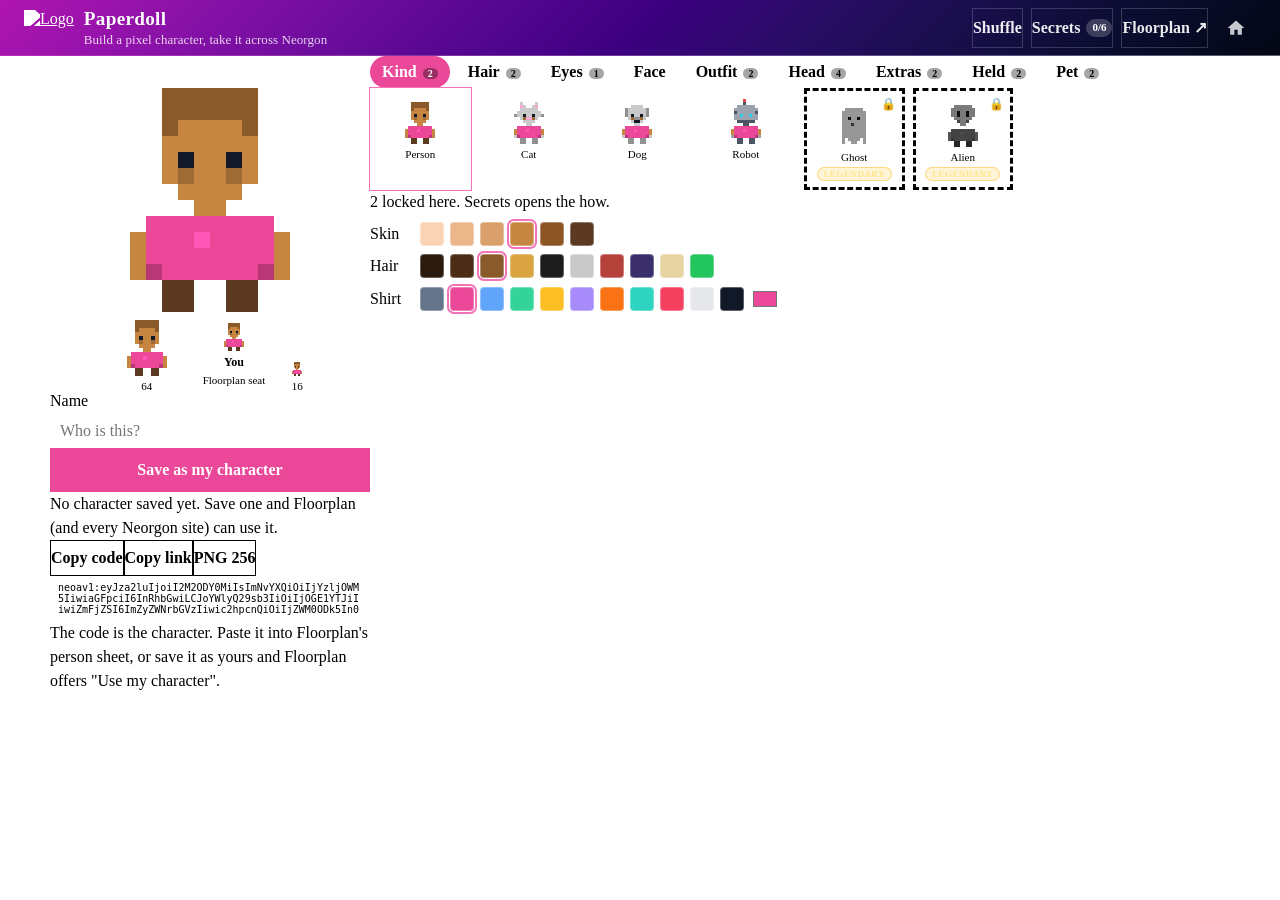
==== index.html @ 13ed07c7 "First commit" ====
<!DOCTYPE html>
<html lang="en">
<head>
  <meta charset="UTF-8">
  <meta name="viewport" content="width=device-width, initial-scale=1.0">
  <title>Paperdoll | Pixel Character Builder</title>
  <meta name="description" content="Build a 16x16 pixel character, unlock rare parts, and take it across every Neorgon site as a code or a cookie">
  <meta property="og:title" content="Paperdoll | Pixel Character Builder">
  <meta property="og:description" content="Build a pixel character and take it across Neorgon">
  <meta property="og:type" content="website">
  <meta property="og:url" content="https://paperdoll.neorgon.com/">
  <meta property="og:site_name" content="Neorgon">
  <meta name="twitter:card" content="summary_large_image">
  <meta name="twitter:title" content="Paperdoll | Pixel Character Builder">
  <meta name="twitter:description" content="Build a pixel character and take it across Neorgon">
  <meta name="robots" content="index, follow">
  <link rel="canonical" href="https://paperdoll.neorgon.com/">
  <meta property="og:locale" content="en_US">
  <meta name="theme-color" content="#040714">
  <meta property="og:image" content="https://paperdoll.neorgon.com/og-preview.jpg">
  <meta property="og:image:width" content="1200">
  <meta property="og:image:height" content="630">
  <meta property="og:image:alt" content="Paperdoll">
  <meta name="twitter:image" content="https://paperdoll.neorgon.com/og-preview.jpg">
  <link rel="icon" type="image/x-icon" href="https://cdn.neorgon.org/v1.0.0/favicon.ico" />
  <!-- Fleet design tokens: canonical, do not redeclare locally (PROJECTS.md section 5) -->
  <link rel="stylesheet" href="https://cdn.neorgon.org/v1.0.0/styles/base.css">
  <link rel="stylesheet" href="css/style.css">
  <meta name="neo-repo" content="https://github.com/energon-a-secas/paperdoll-site">
  <meta name="neo-version" content="1.0.0">
  <!-- Neorgon Header Kit (vendored; ?header=live swaps CSS to CDN). Keep after style.css: the kit owns the header. -->
  <script>(function(){var m=location.search.match(/[?&]theme=([\w-]+)/)||document.cookie.match(/(?:^|;\s*)neo_theme=([\w-]+)/);if(m&&m[1]!=='default')document.documentElement.dataset.theme=decodeURIComponent(m[1]);})();</script>
  <link rel="stylesheet" href="css/neorgon-header.css">
  <link rel="stylesheet" href="css/neorgon-themes.css">
  <link rel="stylesheet" href="https://cdn.neorgon.org/v1.0.0/header/season.css">
  <script defer src="js/neorgon-header.js"></script>
  <!-- Neorgon Footer Kit (vendored). Pins the footer to the viewport floor on short
       pages and builds the meta bar + back-to-top. See packages/neorgon-ui/footer/README.md.
       Optional stamps: <meta name="neo-repo"|"neo-version"|"neo-updated"> -->
  <link rel="stylesheet" href="css/neorgon-footer.css">
  <script defer src="js/neorgon-footer.js"></script>
  <script type="application/ld+json">
  {
    "@context": "https://schema.org",
    "@type": "WebApplication",
    "name": "Paperdoll",
    "description": "Build a 16x16 pixel character, unlock rare parts, and take it across every Neorgon site as a code or a cookie",
    "url": "https://paperdoll.neorgon.com/",
    "applicationCategory": "EntertainmentApplication",
    "operatingSystem": "Any",
    "offers": { "@type": "Offer", "price": "0", "priceCurrency": "USD" },
    "author": { "@type": "Organization", "name": "Neorgon", "url": "https://neorgon.com/" }
  }
  </script>
</head>
<body>

  <a class="skip-link" href="#main">Skip to content</a>

  <!-- Neorgon Header Kit contract (packages/neorgon-ui/header/README.md).
       data-header-mode: hub (glass) | content (sticky gradient) | app (slim, auto-hides on scroll).
       Pick content for learning/content sites, app for tool-dense sites. -->
  <header class="header-bar" data-header-mode="app">
    <div class="header-logo">
      <a href="https://neorgon.com/" target="_blank" rel="noopener noreferrer">
        <img src="https://cdn.neorgon.org/v1.0.0/energon-classic-logo.png" class="header-logo-img" alt="Logo">
      </a>
      <!-- PATTERN: title links to self (root or #home) so clicking the name resets the view -->
      <a href="./" class="header-title-link">
        <h1>Paperdoll</h1>
        <div class="header-subtitle">Build a pixel character, take it across Neorgon</div>
      </a>
    </div>

    <!-- .header-right owns margin-left:auto; home icon is always last. -->
    <div class="header-right">
      <div class="header-actions">
        <button type="button" class="nav-link" data-action="shuffle" data-keep-mobile title="A random look from what you have unlocked">Shuffle</button>
        <button type="button" class="nav-link nav-link--badge" id="secretsBtn" data-action="toggle-secrets" aria-pressed="false" data-keep-mobile>Secrets <span class="insight-badge" id="secretsBadge">0/6</span></button>
        <a class="nav-link" href="https://floorplan.neorgon.com/" target="_blank" rel="noopener" title="Team maps that use these characters">Floorplan ↗</a>
      </div>


      <a class="header-home" href="https://neorgon.com/" title="neorgon.com" aria-label="Neorgon home">
        <svg viewBox="0 0 24 24" fill="currentColor" xmlns="http://www.w3.org/2000/svg">
          <path d="M10 20v-6h4v6h5v-8h3L12 3 2 12h3v8z"/>
        </svg>
      </a>
    </div>
  </header>

  <!--
  <div class="auth-panel" id="authPanel">
    <div class="auth-panel-inner">
      <div id="authGate">
        <div class="auth-tabs">
          <button class="auth-tab active" data-tab="login">Log In</button>
          <button class="auth-tab" data-tab="register">Register</button>
        </div>
        <div class="auth-form" id="authLoginForm">
          <input type="text" id="authLoginUser" placeholder="Username" autocomplete="username" maxlength="20">
          <input type="password" id="authLoginPass" placeholder="Password" autocomplete="current-password">
          <button class="auth-submit" id="authLoginBtn">Log In</button>
        </div>
        <div class="auth-form" id="authRegisterForm" hidden>
          <input type="text" id="authRegUser" placeholder="Choose a username" autocomplete="username" maxlength="20">
          <input type="password" id="authRegPass" placeholder="Choose a password" autocomplete="new-password">
          <button class="auth-submit" id="authRegBtn">Register</button>
        </div>
      </div>
      <div id="authUser" hidden>
        <span class="auth-username" id="authUsername"></span>
        <button class="auth-logout" id="authLogout">Log out</button>
      </div>
    </div>
  </div>
  <div class="auth-divider"></div>
  -->

  <main id="main">
    <div class="shared-bar" id="sharedBar" hidden>
      <img id="sharedImg" class="px" width="32" height="32" alt=""> Someone shared <strong id="sharedName">a character</strong> with you.
      <button type="button" class="btn btn--primary btn--sm" data-action="use-shared">Edit it</button>
      <button type="button" class="btn btn--ghost btn--sm" data-action="dismiss-shared">Keep mine</button>
    </div>
    <div class="studio">

      <aside class="preview" aria-label="Preview">
        <canvas id="hero" class="hero px" width="128" height="128" aria-label="Your character, large"></canvas>
        <div class="sizes" aria-label="As other sites draw it">
          <div class="size"><img id="size64" class="px" width="64" height="64" alt=""><span>64</span></div>
          <div class="size seat-mock"><img id="size32" class="px" width="32" height="32" alt=""><span class="seat-name" id="seatName">You</span><span>Floorplan seat</span></div>
          <div class="size"><img id="size16" class="px" width="16" height="16" alt=""><span>16</span></div>
        </div>
        <label class="field"><span>Name</span><input type="text" id="charName" placeholder="Who is this?" maxlength="40" autocomplete="off"></label>
        <button type="button" class="btn btn--primary" id="saveMine" data-action="save-mine">Save as my character</button>
        <p class="status" id="mineStatus"></p>
        <div class="toolbar">
          <button type="button" class="btn btn--secondary btn--sm" data-action="copy-code">Copy code</button>
          <button type="button" class="btn btn--secondary btn--sm" data-action="copy-link">Copy link</button>
          <button type="button" class="btn btn--secondary btn--sm" data-action="png" data-scale="16">PNG 256</button>
          <button type="button" class="btn btn--ghost btn--sm" data-action="png" data-scale="4">PNG 64</button>
          <button type="button" class="btn btn--ghost btn--sm" data-action="reset">Reset</button>
        </div>
        <code class="code-out" id="codeOut" title="The character as a code"></code>
        <p class="hint">The code is the character. Paste it into Floorplan's person sheet, or save it as yours and Floorplan offers "Use my character".</p>
      </aside>

      <section class="wardrobe" aria-label="Wardrobe">
        <div class="tabs" id="tabs" role="tablist"></div>
        <div class="grid" id="grid" role="list"></div>
        <p class="hint" id="gridHint"></p>
        <div class="colors" id="colors"></div>
      </section>

      <aside class="secrets" id="secrets" aria-label="Secrets" hidden>
        <h2>Secrets</h2>
        <p class="hint">Rare and legendary parts unlock by doing things. Unlocks live in your Neorgon cookie, so they follow you.</p>
        <form id="secretForm" class="secret-form" autocomplete="off">
          <input type="text" id="secretCode" placeholder="A word, a name, a sound" aria-label="Secret code">
          <button type="submit" class="btn btn--primary btn--sm">Try</button>
        </form>
        <ul class="secret-list" id="secretsList"></ul>
      </aside>

    </div>
  </main>

  <!-- Neorgon Footer Kit contract. data-footer-mode: minimal (default) | content | app.
       Replace the copy with a real note (privacy, data provenance, disclaimer) or drop
       the text entirely; the kit appends "Part of Neorgon" and any version stamps. -->
  <footer class="neo-footer" data-footer-mode="app">
    Your character lives in your browser and in a neorgon.com cookie you control; nothing is sent anywhere.
  </footer>

  <script type="module" src="js/app.js"></script>
</body>
</html>
---- css/style.css ----
/* ── Reset & base ──────────────────────────────────────────── */
*, *::before, *::after { margin: 0; padding: 0; box-sizing: border-box; }

/*
 * ── Design tokens ─────────────────────────────────────────────
 *
 * Canonical tokens (colors, font, type scale, spacing, radii) come from the CDN:
 *   https://cdn.neorgon.org/v1.0.0/styles/base.css   (linked in index.html)
 * Do NOT redeclare them here; a local copy is how the fleet drifted. The block
 * below holds only what base.css does not define, plus the per-site accent.
 *
 * Motion: base.css still ships --ease-snap (bounce) for legacy sites, but it is
 * deprecated for new work (impeccable law: ease-out exponential, no bounce).
 * Use --ease-out below.
 */

:root {
  /* Per-site identity: set to this site's hub card accent (PROJECTS.md section 4) */
  --accent: #ec4899;
  --accent-bright: #f472b6;

  /* Site extras base.css does not define */
  --surface-toast: #1a1730;
  --danger: #e11d48;
  --danger-hover: #f43f5e;
  --ease-out: cubic-bezier(0.22, 1, 0.36, 1);
  --control-height: 44px;
  --control-height-sm: 36px;
  --shadow-card: 0 12px 28px rgba(15, 23, 42, 0.5);
  --shadow-modal: 0 24px 48px rgba(2, 6, 23, 0.58);
  --z-sticky-header: 200;
  --z-modal: 400;
  --z-toast: 500;
}

/* Author display values (e.g. .section/.stack flex) would otherwise defeat the
   hidden attribute; restore its authority once, globally. */
[hidden] { display: none !important; }

html { height: 100%; }
body {
  font-family: var(--font);
  background: var(--bg);
  min-height: 100%;
  color: var(--text-primary);
  display: flex; flex-direction: column;
}

body.modal-open {
  overflow: hidden;
}

main#main {
  flex: 1;
  display: flex;
  flex-direction: column;
  min-height: 0;
  width: 100%;
}

/* ── Layout ────────────────────────────────────────────────── */
/*
 * GOTCHA: body { display:flex; flex-direction:column } + margin: 0 auto
 * on a child collapses its width; always pair with width: 100%.
 *
 * GOTCHA: External images (YouTube ggpht, Gravatar, etc.) may block loading
 * when the Referer header points to localhost or an unknown origin. Fix:
 * 1. Add <meta name="referrer" content="no-referrer"> in <head> (global)
 * 2. Or add referrerpolicy="no-referrer" on each <img> tag
 */
.container {
  max-width: 900px;
  width: 100%;
  margin: 0 auto;
  padding: var(--space-6);
  flex: 1;
}

/* Vertical rhythm: use inside .container or nested regions */
.stack {
  display: flex;
  flex-direction: column;
  gap: var(--space-6);
}
.stack--tight { gap: var(--space-4); }
.stack--loose { gap: var(--space-8); }

/* Page section: title row + body (replaces “card everything” for grouping) */
.section {
  display: flex;
  flex-direction: column;
  gap: var(--space-4);
}
.section__header {
  display: flex;
  flex-wrap: wrap;
  align-items: flex-end;
  justify-content: space-between;
  gap: var(--space-4);
}
.section__titles {
  display: flex;
  flex-direction: column;
  gap: var(--space-1);
  min-width: 0;
}
.section__title {
  font-size: var(--text-xl);
  font-weight: 600;
  letter-spacing: 0.02em;
  color: var(--text-primary);
}
.section__lead {
  font-size: var(--text-sm);
  color: var(--text-muted);
  line-height: 1.45;
  max-width: 52ch;
}
.section__lead code {
  font-family: ui-monospace, SFMono-Regular, Menlo, Monaco, Consolas, "Liberation Mono", monospace;
  font-size: 0.92em;
  color: var(--text-secondary);
}
.stack > .card { margin-bottom: 0; }
.toolbar {
  display: flex;
  flex-wrap: wrap;
  align-items: center;
  gap: var(--space-2);
}

/* ── Header ────────────────────────────────────────────────────
 * Owned by the Neorgon Header Kit (css/neorgon-header.css; canonical
 * source: packages/neorgon-ui/header/). Do NOT style .header-bar,
 * .header-logo*, .header-title-link, .header-subtitle, .header-right,
 * .header-actions, or .header-home here. Auth styles (.auth-*) stay
 * site-owned below.
 */
nav {
  display: flex;
  align-items: center;
  gap: var(--space-2);
}

/* ── Buttons (canonical) ─────────────────────────────────────
 * Use .btn + a variant. Aliases: .nav-link = toolbar ghost; .auth-* map below.
 */
.btn {
  display: inline-flex;
  align-items: center;
  justify-content: center;
  gap: var(--space-2);
  min-height: var(--control-height);
  padding: 0 var(--space-4);
  border-radius: var(--radius-sm);
  font-family: inherit;
  font-size: var(--text-sm);
  font-weight: 600;
  line-height: 1.2;
  text-decoration: none;
  cursor: pointer;
  border: 1px solid transparent;
  background: transparent;
  color: var(--text-primary);
  transition:
    background-color var(--dur),
    color var(--dur),
    border-color var(--dur),
    box-shadow var(--dur),
    transform var(--dur-fast);
  -webkit-tap-highlight-color: transparent;
}
.btn:disabled,
.btn[aria-disabled="true"] {
  opacity: 0.45;
  cursor: not-allowed;
  pointer-events: none;
}
.btn--sm {
  min-height: var(--control-height-sm);
  padding: 0 var(--space-3);
  font-size: var(--text-xs);
}
.btn--block { width: 100%; }
.btn--icon {
  min-width: var(--control-height);
  padding: 0;
}
.btn--primary {
  background: var(--accent);
  color: #fff;
  border-color: transparent;
}
.btn--primary:hover { background: var(--accent-bright); }
.btn--secondary {
  background: var(--surface-2);
  color: var(--text-primary);
  border-color: var(--border-strong);
}
.btn--secondary:hover {
  background: rgba(255, 255, 255, 0.1);
}
.btn--ghost {
  background: transparent;
  color: rgba(255,255,255,0.92);
  border-color: rgba(255,255,255,0.18);
}
.btn--ghost:hover {
  background: rgba(255,255,255,0.1);
  color: #fff;
}
.btn--danger {
  background: var(--danger);
  color: #fff;
  border-color: transparent;
}
.btn--danger:hover { background: var(--danger-hover); }

/* Toolbar ghost (header nav), same as .btn.btn--ghost.btn--sm */
.nav-link {
  display: inline-flex;
  align-items: center;
  justify-content: center;
  min-height: var(--control-height);
  padding: 0 var(--space-3);
  border: 1px solid rgba(255,255,255,0.18);
  border-radius: var(--radius-sm);
  background: transparent;
  color: rgba(255,255,255,0.92);
  cursor: pointer;
  font-family: inherit;
  font-size: var(--text-sm);
  font-weight: 600;
  transition: background-color var(--dur), color var(--dur), border-color var(--dur);
}
.nav-link:hover {
  background: rgba(255,255,255,0.1);
  color: #fff;
}

.auth-toggle {
  display: flex;
  align-items: center;
  justify-content: center;
  min-width: var(--control-height);
  min-height: var(--control-height);
  padding: 0;
  border: 1px solid rgba(255,255,255,0.18);
  border-radius: var(--radius-sm);
  background: transparent;
  color: rgba(255,255,255,0.92);
  cursor: pointer;
  font-family: inherit;
  transition: background-color var(--dur), color var(--dur), border-color var(--dur);
}
.auth-toggle:hover {
  background: rgba(255,255,255,0.1);
  color: #fff;
}
.auth-toggle svg {
  width: 22px;
  height: 22px;
  flex-shrink: 0;
  display: block;
}
.auth-toggle.logged-in { color: var(--accent); }
.auth-toggle.logged-in svg circle:nth-of-type(2) {
  fill: currentColor;
  stroke: none;
}

/* ── Sheet (inline panel under header), not a modal ─────────
 * Use for auth, filters, compact forms. No backdrop; page scrolls.
 * For blocking overlays use .modal below.
 */
.auth-panel {
  background: rgba(255,255,255,0.02);
  border-bottom: 1px solid var(--border-subtle);
  max-height: 0;
  overflow: hidden;
  transition: max-height 0.3s ease-out;
}
.auth-panel.open { max-height: 300px; }
.auth-panel-inner {
  padding: var(--space-6);
  max-width: 400px;
  margin: 0 auto;
}
.auth-tabs {
  display: flex;
  gap: var(--space-2);
  margin-bottom: var(--space-4);
}
.auth-tab {
  flex: 1;
  min-height: var(--control-height-sm);
  padding: 0 var(--space-4);
  border: 1px solid var(--border);
  border-radius: var(--radius-sm);
  background: transparent;
  color: var(--text-muted);
  cursor: pointer;
  font-family: inherit;
  font-size: var(--text-sm);
  font-weight: 600;
  transition: background-color var(--dur), color var(--dur), border-color var(--dur);
}
.auth-tab.active {
  background: var(--surface-2);
  color: var(--text-primary);
  border-color: var(--border-strong);
}
.auth-form input {
  width: 100%;
  padding: var(--space-3) var(--space-4);
  margin-bottom: var(--space-3);
  border: 1px solid var(--border);
  border-radius: var(--radius-sm);
  background: var(--surface-1);
  color: var(--text-primary);
  font-size: var(--text-sm);
  font-family: inherit;
}
.auth-submit {
  width: 100%;
  min-height: var(--control-height);
  padding: 0 var(--space-4);
  border: none;
  border-radius: var(--radius-sm);
  background: var(--accent);
  color: #fff;
  font-family: inherit;
  font-weight: 600;
  font-size: var(--text-sm);
  cursor: pointer;
  transition: background-color var(--dur);
}
.auth-submit:hover { background: var(--accent-bright); }
#authUser {
  display: flex;
  align-items: center;
  justify-content: space-between;
  gap: var(--space-4);
}
.auth-username {
  color: var(--text-primary);
  font-weight: 600;
}
.auth-logout {
  min-height: var(--control-height-sm);
  padding: 0 var(--space-3);
  border: 1px solid var(--border);
  border-radius: var(--radius-sm);
  background: transparent;
  color: var(--text-muted);
  cursor: pointer;
  font-family: inherit;
  font-size: var(--text-sm);
  font-weight: 600;
  transition: background-color var(--dur), color var(--dur), border-color var(--dur);
}
.auth-logout:hover {
  background: var(--surface-2);
  color: var(--text-primary);
}
.auth-divider {
  height: 1px;
  background: var(--border-subtle);
}

/* ── Modal (blocking overlay) ──────────────────────────────── */
.modal[hidden] {
  display: none !important;
}
.modal {
  position: fixed;
  inset: 0;
  z-index: var(--z-modal);
  display: flex;
  align-items: center;
  justify-content: center;
  padding: var(--space-4);
}
.modal__backdrop {
  position: absolute;
  inset: 0;
  background: rgba(2, 4, 12, 0.85);
  -webkit-backdrop-filter: blur(10px); /* Safari still needs the prefix */
  backdrop-filter: blur(10px);
}
.modal__dialog {
  position: relative;
  z-index: 1;
  display: flex;
  flex-direction: column;
  width: min(100%, 520px);
  max-height: min(90vh, 680px);
  overflow: hidden;
  background: var(--surface-1);
  border: 1px solid var(--border-strong);
  border-radius: var(--radius-lg);
  box-shadow: var(--shadow-modal);
}
/* For modals holding option grids or editors; narrow dialogs cramp them */
.modal__dialog--wide {
  width: min(100%, 760px);
}
.modal__header {
  display: flex;
  align-items: center;
  justify-content: space-between;
  gap: var(--space-4);
  padding: var(--space-4) var(--space-6);
  border-bottom: 1px solid var(--border-subtle);
}
.modal__header h2 {
  font-size: var(--text-lg);
  font-weight: 600;
  color: var(--text-primary);
}
.modal__body {
  padding: var(--space-6);
  overflow: auto;
  font-size: var(--text-sm);
  color: var(--text-secondary);
  line-height: 1.55;
}
.modal__body code {
  font-family: ui-monospace, SFMono-Regular, Menlo, Monaco, Consolas, "Liberation Mono", monospace;
  font-size: 0.9em;
  color: var(--text-primary);
}
.modal__footer {
  display: flex;
  flex-wrap: wrap;
  justify-content: flex-end;
  gap: var(--space-2);
  padding: var(--space-4) var(--space-6);
  border-top: 1px solid var(--border-subtle);
}

/* ── Card ──────────────────────────────────────────────────── */
/*
 * GOTCHA: backdrop-filter creates a stacking context; dropdowns inside
 * a card can be clipped by a later card's stacking context. Fix by adding
 * position: relative; z-index: 10 to the card that owns the open dropdown.
 *
 * Default: static surface (no hover lift, avoids generic “dashboard demo”).
 * Use .card--interactive for raised hover + entrance motion.
 *
 * GOTCHA: a <button> or <a> used AS a card does not inherit body text color;
 * buttons default to canvas text (near-black), rendering invisible on the dark
 * bg. When a card is an interactive element, set color: var(--text-primary)
 * and font-family: var(--font) explicitly on it.
 */
.card {
  background: var(--surface-1);
  border: 1px solid var(--border);
  border-radius: var(--radius-lg);
  padding: var(--space-6);
  margin-bottom: var(--space-6);
  backdrop-filter: blur(10px);
  transition: border-color var(--dur), box-shadow var(--dur);
}
.card:hover {
  border-color: var(--border-strong);
  box-shadow: 0 8px 20px rgba(15, 23, 42, 0.45);
}
.card--interactive {
  transition:
    transform var(--dur) ease-out,
    box-shadow var(--dur) ease-out,
    border-color var(--dur);
  animation: fadeIn 0.35s ease-out both;
}
.card--interactive:hover {
  transform: translateY(-3px);
  box-shadow: var(--shadow-card);
  border-color: var(--border-strong);
}
.card--enter {
  animation: fadeIn 0.35s ease-out both;
}
.card--flat:hover {
  box-shadow: none;
}
/* Card with an action row, in an equal-height grid: pin the toolbar to the
   bottom so buttons align across cards whose text wraps differently. */
.card--actions {
  display: flex;
  flex-direction: column;
}
.card--actions > .toolbar:last-child {
  margin-top: auto;
}

/* ── Button press feedback ─────────────────────────────────── */
button:active,
.btn:active,
.nav-link:active,
.auth-toggle:active,
.auth-tab:active,
.auth-submit:active,
.auth-logout:active {
  transform: scale(0.98);
  transition-duration: var(--dur-fast);
}

@keyframes fadeIn {
  from { opacity: 0; transform: translateY(6px); }
  to   { opacity: 1; transform: translateY(0); }
}

/* ── Skeleton loading ──────────────────────────────────────── */
@keyframes shimmer { to { background-position: -200% 0; } }
.skeleton {
  background: linear-gradient(90deg, var(--surface-1) 25%, var(--surface-2) 50%, var(--surface-1) 75%);
  background-size: 200% 100%;
  animation: shimmer 1.5s ease-in-out infinite;
  border-radius: var(--radius);
}

/* ── Toast ─────────────────────────────────────────────────── */
.toast {
  position: fixed;
  bottom: var(--space-6);
  right: var(--space-6);
  z-index: var(--z-toast);
  max-width: min(360px, calc(100vw - var(--space-8)));
  background: var(--surface-toast);
  border: 1px solid var(--border);
  border-radius: var(--radius);
  padding: var(--space-3) var(--space-4);
  font-size: var(--text-sm);
  color: var(--text-primary);
  box-shadow: var(--shadow-card);
  pointer-events: none;
  transform: translateY(8px);
  opacity: 0;
  transition: opacity 0.2s ease-out, transform 0.2s ease-out;
}
.toast.visible {
  opacity: 1;
  transform: translateY(0);
}

/* ── Footer ────────────────────────────────────────────────────
   Owned by the Neorgon Footer Kit (css/neorgon-footer.css).
   Don't add .neo-footer rules here; edit packages/neorgon-ui/footer/
   and re-run sync-footer.sh. */

/* ── Focus styles ──────────────────────────────────────────── */
:focus-visible {
  outline: 2px solid var(--accent-bright);
  outline-offset: 2px;
}

/* ── Skip link ─────────────────────────────────────────────── */
.skip-link {
  position: absolute;
  top: -100%;
  left: var(--space-4);
  z-index: 1000;
  padding: var(--space-2) var(--space-4);
  background: var(--accent-bright);
  color: #000;
  font-weight: 600;
  font-size: var(--text-sm);
  border-radius: 0 0 var(--radius-sm) var(--radius-sm);
  text-decoration: none;
  transition: top var(--dur);
}
.skip-link:focus { top: 0; }

/* ── Reduced motion ────────────────────────────────────────── */
@media (prefers-reduced-motion: reduce) {
  *, *::before, *::after {
    animation-duration: 0.01ms !important;
    animation-iteration-count: 1 !important;
    transition-duration: 0.01ms !important;
  }
  .card--interactive:hover { transform: none; }
}

/* ── Responsive ────────────────────────────────────────────── */
@media (max-width: 600px) {
  .container { padding: var(--space-4); }
  .toast {
    left: var(--space-4);
    right: var(--space-4);
    max-width: none;
  }
}


/* ════════════════════════════════════════════════════════════
   Paperdoll studio
   ════════════════════════════════════════════════════════════ */
.px { image-rendering: pixelated; image-rendering: crisp-edges; }
main#main { flex: 1; }
.studio { display: grid; grid-template-columns: 320px minmax(0, 1fr); gap: var(--space-6); width: 100%; max-width: 1180px; margin: 0 auto; padding: var(--space-6) var(--space-4) var(--space-8); align-items: start; }
body:has(#secrets:not([hidden])) .studio { grid-template-columns: 320px minmax(0, 1fr) 300px; }
.preview { display: flex; flex-direction: column; gap: var(--space-3); align-items: stretch; }
.hero { width: 256px; height: 256px; align-self: center; background: repeating-conic-gradient(rgba(255,255,255,.05) 0 25%, transparent 0 50%) 0 0 / 32px 32px; border: 2px solid var(--border); border-radius: var(--radius); }
.sizes { display: flex; gap: 14px; justify-content: center; align-items: flex-end; font-size: 11px; color: var(--text-muted); }
.size { display: flex; flex-direction: column; align-items: center; gap: 4px; }
.seat-mock { padding: 6px 10px; border: 1px solid var(--border); border-radius: var(--radius-sm); background: var(--surface-1); }
.seat-mock .seat-name { color: var(--text-primary); font-weight: 600; font-size: 12px; }
.field { display: flex; flex-direction: column; gap: 4px; font-size: var(--text-xs); color: var(--text-muted); }
.field input { font: inherit; font-size: var(--text-base); color: var(--text-primary); background: var(--bg); border: 1px solid var(--border); border-radius: var(--radius-sm); padding: 8px 10px; }
.status { font-size: var(--text-xs); color: var(--text-secondary); line-height: 1.5; display: flex; gap: 6px; align-items: center; flex-wrap: wrap; }
.status img { image-rendering: pixelated; }
.linkish { font: inherit; color: var(--accent-bright); background: none; border: 0; padding: 0; cursor: pointer; text-decoration: underline; }
.code-out { display: block; font-family: ui-monospace, Menlo, monospace; font-size: 10px; color: var(--text-muted); word-break: break-all; background: var(--surface-1); border: 1px solid var(--border); border-radius: var(--radius-sm); padding: 6px 8px; max-height: 52px; overflow: hidden; }
.hint { font-size: var(--text-xs); color: var(--text-muted); line-height: 1.5; }

.wardrobe { display: flex; flex-direction: column; gap: var(--space-3); min-width: 0; }
.tabs { display: flex; flex-wrap: wrap; gap: 6px; }
.tab { position: relative; font: inherit; font-size: var(--text-sm); font-weight: 600; padding: 7px 12px; border-radius: 999px; border: 1px solid var(--border); background: var(--surface-1); color: var(--text-secondary); cursor: pointer; }
.tab:hover { border-color: var(--border-strong); }
.tab.is-active { background: var(--accent); border-color: var(--accent); color: #fff; }
.tab-lock { font-style: normal; font-size: 10px; margin-left: 6px; padding: 0 5px; border-radius: 999px; background: rgba(0,0,0,.35); }
.grid { display: grid; grid-template-columns: repeat(auto-fill, minmax(92px, 1fr)); gap: 8px; }
.tile { position: relative; display: flex; flex-direction: column; align-items: center; gap: 4px; padding: 8px 4px 6px; border-radius: var(--radius); border: 1px solid var(--border); background: var(--surface-1); color: var(--text-secondary); cursor: pointer; font: inherit; font-size: 11px; transition: border-color var(--dur), transform var(--dur-fast); }
.tile:hover { border-color: var(--border-strong); transform: translateY(-1px); }
.tile.is-active { border-color: var(--accent-bright); box-shadow: 0 0 0 1px var(--accent-bright); color: var(--text-primary); }
.tile.is-locked img { filter: grayscale(1) brightness(.6); }
.tile.is-locked { border-style: dashed; }
.tile .lock { position: absolute; top: 6px; right: 6px; font-size: 12px; }
.tile-name { white-space: nowrap; overflow: hidden; text-overflow: ellipsis; max-width: 100%; }
.tier-badge { font-size: 9px; font-weight: 800; letter-spacing: .05em; text-transform: uppercase; padding: 1px 6px; border-radius: 999px; }
.tier-badge--rare { background: rgba(96,165,250,.2); color: #93c5fd; border: 1px solid rgba(96,165,250,.45); }
.tier-badge--legendary { background: rgba(251,191,36,.18); color: #fde68a; border: 1px solid rgba(251,191,36,.5); }
.colors { display: flex; flex-direction: column; gap: 8px; padding-top: 8px; border-top: 1px solid var(--border-subtle); }
.crow { display: flex; align-items: center; gap: 6px; flex-wrap: wrap; font-size: var(--text-xs); color: var(--text-muted); }
.crow > span { width: 44px; }
.swatch { width: 24px; height: 24px; border-radius: 4px; border: 1px solid rgba(255,255,255,.3); background: var(--sw); cursor: pointer; }
.swatch.is-active { outline: 2px solid var(--accent-bright); outline-offset: 1px; }
.crow input[type="color"] { width: 30px; height: 26px; padding: 1px; border: 1px solid var(--border); border-radius: 4px; background: var(--bg); }

.secrets { display: flex; flex-direction: column; gap: var(--space-3); padding: var(--space-4); border: 1px solid var(--border); border-radius: var(--radius); background: var(--surface-1); }
.secrets h2 { font-size: var(--text-base); font-weight: 700; }
.secret-form { display: flex; gap: 6px; }
.secret-form input { flex: 1; min-width: 0; font: inherit; font-size: var(--text-sm); color: var(--text-primary); background: var(--bg); border: 1px solid var(--border); border-radius: var(--radius-sm); padding: 7px 10px; }
.secret-list { list-style: none; display: flex; flex-direction: column; gap: 8px; }
.secret { padding: 8px 10px; border: 1px solid var(--border); border-radius: var(--radius-sm); background: rgba(255,255,255,.02); }
.secret.is-got { border-color: rgba(52,211,153,.45); }
.secret.is-fresh { animation: flash 1.2s ease-out 2; }
@keyframes flash { 0% { box-shadow: 0 0 0 0 rgba(244,114,182,.9); } 100% { box-shadow: 0 0 0 12px rgba(244,114,182,0); } }
.secret-head { display: flex; justify-content: space-between; font-size: var(--text-sm); }
.secret-state { font-size: 10px; text-transform: uppercase; letter-spacing: .05em; color: var(--text-muted); }
.secret.is-got .secret-state { color: var(--ok, #34d399); }
.secret-parts { display: flex; gap: 4px; margin: 6px 0; }
.secret-parts img.is-dim { filter: grayscale(1) brightness(.55); }
.secret-hint { font-size: var(--text-xs); color: var(--text-muted); line-height: 1.45; }
.nav-link--badge .insight-badge { margin-left: 6px; min-width: 18px; height: 18px; padding: 0 6px; display: inline-grid; place-items: center; border-radius: 999px; font-size: 11px; font-weight: 800; background: rgba(255,255,255,.2); color: #fff; }
.shared-bar { display: flex; align-items: center; gap: 10px; flex-wrap: wrap; max-width: 1180px; margin: var(--space-4) auto 0; padding: 8px 14px; border: 1px solid rgba(244,114,182,.45); background: rgba(244,114,182,.08); border-radius: var(--radius); font-size: var(--text-sm); }
@media (max-width: 860px) {
  .studio, body:has(#secrets:not([hidden])) .studio { grid-template-columns: 1fr; }
  .hero { width: 192px; height: 192px; }
}

@media (pointer: coarse) { .swatch { width: 32px; height: 32px; } .tile { padding: 10px 4px 8px; } }
---- css/neorgon-header.css ----
/* ══════════════════════════════════════════════════════════════
   Neorgon Header Kit — header.css
   Canonical source: packages/neorgon-ui/header/
   Vendored per site as css/neorgon-header.css — do not edit copies.
   Live CDN: https://cdn.neorgon.org/v1.0.0/header/header.css
   ══════════════════════════════════════════════════════════════ */

:root {
  /* Geometry */
  --header-h: 68px;
  --header-h-app: 56px;
  --header-control-h: 40px; /* every header control (buttons, ⋯, palette, home) shares this height */
  /* Logo height. A token, not a literal, so a site can make the mark carry more
     weight without forking the kit. Default 36px = the historical value, so
     nothing changes for a site that never sets it. The bar is 68px with no
     vertical padding, so ~52px is the practical ceiling before the mark starts
     to look wedged against the edges. */
  --header-logo-h: 36px;
  --header-logo-h-mobile: 28px;

  /* Palette — themes override these (see themes.css) */
  --header-bg-start: #B015B0;
  --header-bg-mid: #3D0080;
  --header-bg-end: #040714;
  /* Kept here for anything that references the composed gradient, but the
     authoritative copy is re-declared on .header-bar below — see the note
     there before changing either. */
  --header-bg: linear-gradient(in oklch 135deg, var(--header-bg-start) 0%, var(--header-bg-mid) 50%, var(--header-bg-end) 100%);
  --header-glass: rgba(0, 9, 18, .35);
  --header-text: #f9f9f9;
  --header-text-dim: rgba(255, 255, 255, .72);
  --header-border: rgba(255, 255, 255, .07);
  --header-border-strong: rgba(255, 255, 255, .22);
  --header-accent: #e879f9;
  --header-menu-bg: #10142a;
  --header-menu-hover: rgba(255, 255, 255, .08);

  /* Focus ring — near-white with a whisper of the brand hue so it never
     reads as a stray browser default. 5.77:1 (bright end) to 17.98:1
     (dark end) against the bar, 16.54:1 on the menu. Themes may override. */
  --header-focus: oklch(0.97 0.02 320);
  --header-focus-w: 2px;

  /* Icon sizing. Two tokens: a filled glyph reads heavier than a stroked
     one in the same box, so the solid home icon is set smaller to match
     optically. */
  --header-icon: 22px;        /* stroked glyphs (palette) */
  --header-icon-solid: 20px;  /* filled glyphs (home) */

  /* ease-out-quart: fast start, long settle, no overshoot. */
  --header-ease: cubic-bezier(.22, 1, .36, 1);
  --header-ease-in: cubic-bezier(.55, 0, 1, .45);
}

/* Colour judgements about the DEFAULT gradient specifically. Scoped to
   html:not([data-theme]) because themes.css sets these per theme at the
   same specificity as :root — a :root override here would silently
   overwrite all five palettes. Every consumer below pairs them with a
   var() fallback to the theme's own token. */
html:not([data-theme]) {
  /* --header-border-strong (.22) measures 1.91-1.95:1 on the bar, below
     the 3:1 WCAG 1.4.11 needs for a control boundary. .42 gives 3.73-4.02:1. */
  --header-control-border: rgba(255, 255, 255, .42);

  /* --header-bg-end (#040714) is identical to the standard page
     background, so a flat hairline measures 1.14:1 on the right half.
     The bar's luminance swings 43x left-to-right, so the edge ramps too. */
  --header-edge-from: rgba(255, 255, 255, .10);
  --header-edge-to: rgba(255, 255, 255, .34);

  /* .72 measures 4.14:1 at the start of the subtitle span — below AA.
     Split from the icon colour, which only needs 3:1 as non-text. */
  --header-text-dim: rgba(255, 255, 255, .82);
  --header-icon-color: rgba(255, 255, 255, .78);
}

/* ══════════════════════════════════════════════════════════════
   SKINS — site-level identity, opt-in per site
   ────────────────────────────────────────────────────────────
   A skin replaces the default magenta gradient for ONE site whose
   own palette clashes with it. Set it in the site's markup:

     <header class="header-bar" data-header-mode="content"
             data-header-skin="brass">

   This is NOT the theme system. Precedence, by design:

     visitor choice (?theme= / cookie)  >  season (CDN)  >  skin  >  kit default

   A site that should sit out every season keeps its skin with
   `<html lang="en" data-season="off">` — see season.css. That declines
   the fleet's decoration only; a visitor's ?theme= still wins.

   Named skins below are the reusable ones. For a one-off palette no
   other site would share, use `data-header-skin="custom"` and declare
   the tokens in the site's own CSS — contract at the end of this block.

   Two cascade facts make that ordering work, and both are easy to
   get wrong:

   1. A declaration ON .header-bar beats a value INHERITED from
      <html>, whatever the specificity. Visitor themes declare on
      <html>, so every skin is scoped `html:not([data-theme])` —
      the moment a visitor picks a theme, all skins stop matching.
   2. Season rules in season.css carry a matching
      `[data-header-skin]` selector one step more specific than the
      skin rules below, so an armed season still flips skinned
      sites. Do not raise the specificity here without raising it
      there too, or skinned sites will silently sit out the season.

   Each skin re-tunes the edge ramp and control border for its own
   surface — those defaults are calibrated to the magenta gradient
   and are wrong on a black bar.
   ══════════════════════════════════════════════════════════════ */

/* ink — near-black neutral. The default choice for a site whose
   palette the magenta gradient fights. */
html:not([data-theme]) .header-bar[data-header-skin="ink"] {
  --header-bg-start: #14161c;
  --header-bg-mid: #0b0d12;
  --header-bg-end: #050609;
  --header-glass: rgba(10, 12, 16, .55);
  --header-accent: #cbd5e1;
  --header-text: #f4f4f5;
  --header-text-dim: rgba(255, 255, 255, .78);
  --header-icon-color: rgba(255, 255, 255, .74);
  --header-border: rgba(255, 255, 255, .09);
  --header-border-strong: rgba(255, 255, 255, .24);
  --header-control-border: rgba(255, 255, 255, .44);
  --header-menu-bg: #14161c;
  --header-menu-hover: rgba(255, 255, 255, .09);
  /* A near-black bar sits close to the page in luminance at BOTH ends,
     so the edge has to be brighter than the gradient's ramp. */
  --header-edge-from: rgba(255, 255, 255, .26);
  --header-edge-to: rgba(255, 255, 255, .26);
}

/* carbon — flat true black, no gradient. The most restrained option;
   the hairline does all the separating. */
html:not([data-theme]) .header-bar[data-header-skin="carbon"] {
  --header-bg-start: #08080a;
  --header-bg-mid: #08080a;
  --header-bg-end: #08080a;
  --header-glass: rgba(0, 0, 0, .6);
  --header-accent: #e5e5e5;
  --header-text: #fafafa;
  --header-text-dim: rgba(255, 255, 255, .76);
  --header-icon-color: rgba(255, 255, 255, .72);
  --header-border: rgba(255, 255, 255, .12);
  --header-border-strong: rgba(255, 255, 255, .26);
  --header-control-border: rgba(255, 255, 255, .46);
  --header-menu-bg: #101012;
  --header-menu-hover: rgba(255, 255, 255, .1);
  --header-edge-from: rgba(255, 255, 255, .3);
  --header-edge-to: rgba(255, 255, 255, .3);
}

/* brass — warm dark, tuned to incident-runbook's #b8935f / #d8b280
   accents and its #040714 page background. */
html:not([data-theme]) .header-bar[data-header-skin="brass"] {
  --header-bg-start: #2a2114;
  --header-bg-mid: #16120c;
  --header-bg-end: #040714;
  --header-glass: rgba(22, 18, 12, .5);
  --header-accent: #d8b280;
  --header-text: #f7f3ea;
  --header-text-dim: rgba(247, 243, 234, .8);
  --header-icon-color: rgba(216, 178, 128, .86);
  --header-border: rgba(216, 178, 128, .2);
  --header-border-strong: rgba(216, 178, 128, .38);
  --header-control-border: rgba(216, 178, 128, .55);
  --header-menu-bg: #17130d;
  --header-menu-hover: rgba(216, 178, 128, .14);
  --header-edge-from: rgba(216, 178, 128, .22);
  --header-edge-to: rgba(216, 178, 128, .34);
}

/* slate — cool blue-grey. Neutral without going fully black. */
html:not([data-theme]) .header-bar[data-header-skin="slate"] {
  --header-bg-start: #33415a;
  --header-bg-mid: #1e293b;
  --header-bg-end: #0b1120;
  --header-glass: rgba(15, 23, 42, .5);
  --header-accent: #7dd3fc;
  --header-text: #f1f5f9;
  --header-text-dim: rgba(241, 245, 249, .8);
  --header-icon-color: rgba(226, 232, 240, .78);
  --header-border: rgba(148, 163, 184, .2);
  --header-border-strong: rgba(148, 163, 184, .36);
  --header-control-border: rgba(203, 213, 225, .5);
  --header-menu-bg: #16202f;
  --header-menu-hover: rgba(148, 163, 184, .16);
  --header-edge-from: rgba(148, 163, 184, .18);
  --header-edge-to: rgba(148, 163, 184, .34);
}

/* aurora — deep teal into cyan. For data/monitoring surfaces. */
html:not([data-theme]) .header-bar[data-header-skin="aurora"] {
  --header-bg-start: #0e7490;
  --header-bg-mid: #0a3d4d;
  --header-bg-end: #040714;
  --header-glass: rgba(8, 51, 68, .5);
  --header-accent: #67e8f9;
  --header-text: #ecfeff;
  --header-text-dim: rgba(236, 254, 255, .82);
  --header-icon-color: rgba(165, 243, 252, .82);
  --header-border: rgba(103, 232, 249, .2);
  --header-border-strong: rgba(103, 232, 249, .36);
  --header-control-border: rgba(165, 243, 252, .5);
  --header-menu-bg: #07222c;
  --header-menu-hover: rgba(103, 232, 249, .14);
  --header-edge-from: rgba(103, 232, 249, .2);
  --header-edge-to: rgba(103, 232, 249, .32);
}

/* ember — warm amber into rust. For alert/ops surfaces that want
   warmth without reading as the danger theme. */
html:not([data-theme]) .header-bar[data-header-skin="ember"] {
  --header-bg-start: #9a3412;
  --header-bg-mid: #4a1608;
  --header-bg-end: #040714;
  --header-glass: rgba(74, 22, 8, .5);
  --header-accent: #fbbf24;
  --header-text: #fff7ed;
  --header-text-dim: rgba(255, 247, 237, .82);
  --header-icon-color: rgba(253, 230, 138, .84);
  --header-border: rgba(251, 191, 36, .2);
  --header-border-strong: rgba(251, 191, 36, .36);
  --header-control-border: rgba(253, 230, 138, .5);
  --header-menu-bg: #23120a;
  --header-menu-hover: rgba(251, 191, 36, .14);
  --header-edge-from: rgba(251, 191, 36, .2);
  --header-edge-to: rgba(251, 191, 36, .32);
}

/* jade — clinical emerald. Tuned to headpain-site's #059669 / #10b981
   accents on its #040714 page. For calm medical/health surfaces where
   both the magenta default and ember's warning-warmth read wrong. */
html:not([data-theme]) .header-bar[data-header-skin="jade"] {
  --header-bg-start: #065f46;
  --header-bg-mid: #043b2c;
  --header-bg-end: #040714;
  --header-glass: rgba(4, 59, 44, .5);
  --header-accent: #6ee7b7;
  --header-text: #ecfdf5;
  --header-text-dim: rgba(236, 253, 245, .82);
  --header-icon-color: rgba(167, 243, 208, .84);
  --header-border: rgba(110, 231, 183, .2);
  --header-border-strong: rgba(110, 231, 183, .36);
  --header-control-border: rgba(167, 243, 208, .5);
  --header-menu-bg: #08251c;
  --header-menu-hover: rgba(110, 231, 183, .14);
  --header-edge-from: rgba(110, 231, 183, .2);
  --header-edge-to: rgba(110, 231, 183, .32);
}

/* ── custom — a site-authored skin ────────────────────────────────
   For a one-off palette that no named skin fits and that no other
   site would reuse. The kit deliberately ships NO tokens for this
   value: the site supplies them, and the kit stays out of the way.

     <header class="header-bar" data-header-skin="custom">

   In the site's own css/style.css, copy this selector EXACTLY — the
   scoping and the specificity are the whole contract:

     html:not([data-theme]) .header-bar[data-header-skin="custom"] {
       --header-bg-start: …;  --header-bg-mid: …;  --header-bg-end: …;
       --header-accent: …;    --header-text: …;    --header-text-dim: …;
       --header-icon-color: …; --header-border: …; --header-border-strong: …;
       --header-control-border: …; --header-menu-bg: …; --header-menu-hover: …;
       --header-edge-from: …; --header-edge-to: …;
     }

   Why that exact selector, and nothing shorter:
     · `html:not([data-theme])` makes the skin collapse the instant a
       visitor picks a theme. Drop it and the site ignores ?theme=.
     · `[data-header-skin="custom"]` puts it at (0,3,1) — above the
       kit default, below an armed season's (0,4,2) skin variant. A
       bare `.header-bar { --header-bg-start: … }` is only (0,1,0)
       and the kit's own defaults would beat it.
   Set only the three gradient stops if that is all that clashes; the
   bar re-composes --header-bg from them (see .header-bar below).
   Only the three stops + accent are usually enough — but re-tune the
   edge ramp too if the bar is much darker or lighter than the default
   magenta, which those values are calibrated against. */

/* ── Bar ─────────────────────────────────────────────────────── */
.header-bar {
  position: sticky;
  top: 0;
  z-index: var(--z-sticky-header, 200);
  display: flex;
  align-items: center;
  gap: var(--space-3, 12px);
  height: var(--header-h);
  padding: 0 var(--space-6, 24px);
  /* Re-composed HERE, not only at :root. A custom property's var()
     references resolve on the element where that property is declared, so a
     --header-bg built at :root bakes in :root's start/mid/end and ignores any
     override made further down the tree. Declaring it on .header-bar means
     skins (and any site override on the bar) only need to set the three
     stops. Themes still work: they set the stops on <html>, which inherits
     down to here before this resolves. */
  --header-bg: linear-gradient(in oklch 135deg, var(--header-bg-start) 0%, var(--header-bg-mid) 50%, var(--header-bg-end) 100%);
  background: var(--header-bg);
  border-bottom: 1px solid var(--header-border);
  color: var(--header-text);
  --header-h-cur: var(--header-h);
}

/* Bottom edge as a ramp, not a flat hairline (see --header-edge-*).
   Degrades to the theme's flat --header-border where unsupported or
   where a theme defines no ramp of its own. */
html:not([data-theme]) .header-bar {
  border-image: linear-gradient(
    to right,
    var(--header-edge-from, rgba(255, 255, 255, .10)),
    var(--header-edge-to, rgba(255, 255, 255, .34))
  ) 1;
}
/* Hub is a floating glass plate, not a band welded to the page — the
   ramp would read as a seam. */
html:not([data-theme]) .header-bar[data-header-mode="hub"] {
  border-image: none;
  border-bottom-color: var(--header-border);
}

/* Mode: hub — transparent cozy glass, no gradient */
.header-bar[data-header-mode="hub"] {
  background: var(--header-glass);
  backdrop-filter: blur(12px);
  -webkit-backdrop-filter: blur(12px);
}

/* Mode: app — slim, auto-hides on scroll down (JS toggles .header-hidden) */
.header-bar[data-header-mode="app"] {
  height: var(--header-h-app);
  --header-h-cur: var(--header-h-app);
}

/* Auto-hide. `app` mode has it by definition; every other mode opts in with
   data-header-autohide="on" and keeps its own height and background. */
.header-bar[data-header-mode="app"],
.header-bar[data-header-autohide="on"] {
  transition: transform .26s var(--header-ease, ease);
}
/* Leaving accelerates away; returning decelerates in. Same budget. */
.header-bar[data-header-mode="app"].header-hidden,
.header-bar[data-header-autohide="on"].header-hidden {
  transform: translateY(-100%);
  transition-duration: .2s;
  transition-timing-function: var(--header-ease-in, ease);
}

/* ── Logo block ──────────────────────────────────────────────── */
.header-logo {
  display: flex;
  align-items: center;
  gap: 10px;
  flex-shrink: 0;
  min-width: 0;
}
.header-logo-img {
  height: var(--header-logo-h, 36px);
  width: auto;
  flex-shrink: 0;
  display: block;
  filter: brightness(0) invert(1);
  transition: transform .28s var(--header-ease, ease);
}
.header-logo-img:hover { transform: scale(1.06) rotate(-4deg); }

/* min-height also fixes a target-size failure: at <=700px the subtitle is
   hidden and this link collapses to 22px, under the 24px WCAG 2.5.8
   minimum. The parent centres it, so it grows symmetrically — no shift. */
.header-title-link {
  text-decoration: none;
  color: inherit;
  min-width: 0;
  display: flex;
  flex-direction: column;
  justify-content: center;
  min-height: var(--header-control-h);
}
/* rem, not em: a shared component must not rescale because a site set its
   own body font-size. 1.2rem == 19.2px == today's rendered size.

   `margin: 0` for the same reason, and it is load-bearing: the UA gives h1
   `.67em 0`, which at this size is 12.86px above and below. The kit never
   reset it, so the title block came out 67px inside app mode's fixed 56px
   bar — the title rode high and the subtitle hung out of the header into the
   page. It looked fine on most sites only because they link the CDN
   `styles/base.css`, whose `*` reset zeroed it for us; the sites that don't
   (headpain, autopilot, references-api in app mode) showed the real geometry. */
.header-logo h1 {
  margin: 0;
  font-size: 1.2rem;
  font-weight: 600;
  line-height: 1.2;
  letter-spacing: .015em;
  color: var(--header-text);
  white-space: nowrap;
}
/* All four sides declared, so a site that authors the subtitle as a <p>
   rather than a <div> does not reintroduce the same UA margin. */
.header-subtitle {
  font-size: .8125rem;
  line-height: 1.25;
  color: var(--header-text-dim);
  font-weight: 500;
  margin: 2px 0 0;
  letter-spacing: .005em;
  white-space: nowrap;
}

/* ── Right cluster: actions + theme toggle + home ────────────── */
.header-right {
  margin-left: auto;
  display: flex;
  align-items: center;
  gap: var(--space-2, 8px);
  min-width: 0;
}

.header-actions {
  display: flex;
  align-items: center;
  gap: var(--space-2, 8px);
  position: relative; /* overflow .header-menu anchors here */
  min-width: 0;
}
.header-actions .btn,
.header-actions .nav-link {
  white-space: nowrap;
  flex-shrink: 0;
}
/* Uniform control row: direct action children match the icon buttons'
   height so Share / ⋯ / palette / home read as one correlative strip.
   (Direct-child only — items moved into the ⋯ menu keep menu styling.) */
.header-actions > .btn,
.header-actions > .nav-link,
.header-actions > button,
.header-actions > a {
  height: var(--header-control-h);
  min-height: 0; /* neutralize site-level control minimums (e.g. --control-height) */
  box-sizing: border-box;
  display: inline-flex;
  align-items: center;
}

/* Same guarantee one level down, for the kit's own grouping idiom.
   header.js already knows .header-btn-group as a unit that travels into the ⋯
   menu whole; the geometry rule above did not, so a grouped button kept its
   own height and the row went ragged — pathfinder shipped 37px Fit/Clear
   buttons flanked by 40px icon controls. Scoped to a group still sitting in
   the bar: once the ⋯ menu adopts it the selector stops matching and menu
   styling takes over, which is the same boundary the direct-child rule draws.
   Deliberately NOT `> div > *` — battlecard's .bc-menu-wrap holds dropdown
   items that are not bar controls and must not be stretched to 40px. */
.header-actions > .header-btn-group > .btn,
.header-actions > .header-btn-group > .nav-link,
.header-actions > .header-btn-group > button,
.header-actions > .header-btn-group > a {
  height: var(--header-control-h);
  min-height: 0;
  box-sizing: border-box;
  display: inline-flex;
  align-items: center;
}

/* Appearance fallback for action buttons.
   The kit enforces geometry on .header-actions children but never styled
   them, so a site that uses the canonical .btn / .nav-link classes without
   defining them renders a raw browser button inside the header
   (incident-runbook hit exactly this). Wrapped in :where() so the whole
   rule has ZERO specificity — every site's own .btn/.nav-link styling
   still wins, and this only shows through where nothing else applies. */
:where(.header-actions) > :where(.btn, .nav-link, button, a) {
  padding: 0 12px;
  border: 1px solid var(--header-border-strong);
  border-radius: 6px;
  background: transparent;
  color: var(--header-text);
  font: inherit;
  font-size: .875rem;
  font-weight: 500;
  line-height: 1;
  text-decoration: none;
  cursor: pointer;
  transition: background .2s var(--header-ease, ease),
              border-color .2s var(--header-ease, ease);
}
:where(.header-actions) > :where(.btn, .nav-link, button, a):hover {
  background: var(--header-menu-hover);
  border-color: var(--header-control-border, var(--header-border-strong));
}

/* An icon-only control has no label to pad around, and the fallback above
   assumes there is one. Its 12px side padding lands inside a border-box
   control the site already sized square, leaving 40 - 24 - 2 = 14px of
   content — and an SVG is a flex item that will shrink into it. neorgon-site's
   GitHub mark rendered 14x26 and hiring-pack's 10x24 before this rule.

   Specificity note, because it is not what the :where() wrapper suggests:
   :has() is NOT zero-specificity — it takes the specificity of its most
   specific argument, so `svg:only-child` puts this selector at (0,1,1), the
   same weight as the `.header-actions > a` geometry rule above and ABOVE a
   site's single-class `.header-link { width: 36px }`. That is deliberate and
   matches the contract: the uniform control row is kit-owned, and a site that
   truly needs different geometry sets --header-control-h rather than
   restyling the control. hiring-pack declared 36px and now renders 40px. */
:where(.header-actions) > :where(.btn, .nav-link, button, a):has(> svg:only-child) {
  padding: 0;
  width: var(--header-control-h);
  justify-content: center;
}

/* …and the fallback's border does not belong on one either. .header-home is
   an unboxed glyph, so a site that styles neither ends up with a boxed icon
   sitting next to an unboxed one in the same row (hiring-pack shipped exactly
   that pair). Geometry above is kit-owned at (0,1,1); appearance is not — the
   extra :where() flattens this to zero specificity, so pathfinder and
   cartograph, whose icon buttons are deliberately boxed to match the text
   buttons beside them, keep their border on a single class. */
:where(.header-actions > :where(.btn, .nav-link, button, a):has(> svg:only-child)),
:where(.header-actions > :where(.btn, .nav-link, button, a):has(> svg:only-child)):hover {
  border-color: transparent;
}

/* Belt and braces for the same failure: whatever padding a site declares, an
   icon inside a header control is never the thing that gives way. Carries real
   specificity on purpose — a squeezed icon is always a bug, never a choice. */
.header-actions > .btn > svg,
.header-actions > .nav-link > svg,
.header-actions > button > svg,
.header-actions > a > svg {
  flex: none;
}

/* ── Theme toggle ────────────────────────────────────────────── */
.header-theme { position: relative; display: flex; }
.header-theme-toggle {
  display: inline-flex;
  align-items: center;
  justify-content: center;
  width: var(--header-control-h);
  height: var(--header-control-h);
  padding: 0;
  border: 1px solid var(--header-control-border, var(--header-border-strong));
  border-radius: 6px;
  background: transparent;
  color: var(--header-icon-color, var(--header-text-dim));
  cursor: pointer;
  transition: color .2s, border-color .2s, background .2s;
}
.header-theme-toggle:hover,
.header-theme-toggle[aria-expanded="true"] {
  color: var(--header-text);
  border-color: var(--header-border-strong);
  background: var(--header-menu-hover);
}
.header-theme-toggle svg {
  width: var(--header-icon, 22px);
  height: var(--header-icon, 22px);
  display: block;
}
[data-theme]:not([data-theme=""]) .header-theme-toggle { color: var(--header-accent); }

/* ── Home icon ───────────────────────────────────────────────── */
.header-home {
  display: flex;
  align-items: center;
  justify-content: center;
  width: var(--header-control-h);
  height: var(--header-control-h);
  box-sizing: border-box;
  padding: 0;
  border-radius: 6px;
  color: var(--header-icon-color, var(--header-text-dim));
  text-decoration: none;
  flex-shrink: 0;
  transition: color .18s var(--header-ease, ease),
              background .18s var(--header-ease, ease);
}
.header-home:hover { color: var(--header-text); background: var(--header-menu-hover); }
.header-home svg {
  width: var(--header-icon-solid, 20px);
  height: var(--header-icon-solid, 20px);
  display: block;
}

/* ── Overflow toggle (⋯) — injected by header.js ─────────────── */
.header-overflow { position: relative; display: flex; }
.header-overflow[hidden] { display: none; }
.header-overflow-toggle {
  display: inline-flex;
  align-items: center;
  justify-content: center;
  min-width: var(--header-control-h);
  height: var(--header-control-h);
  box-sizing: border-box;
  padding: 0 10px;
  border: 1px solid var(--header-control-border, var(--header-border-strong));
  border-radius: 6px;
  background: transparent;
  color: var(--header-text);
  font-size: 1rem;
  font-weight: 700;
  letter-spacing: 1px;
  cursor: pointer;
  transition: background .2s;
}
.header-overflow-toggle:hover,
.header-overflow-toggle[aria-expanded="true"] { background: var(--header-menu-hover); }

/* Shared press feedback — these three controls are kit-owned, so the kit
   owns their states (sites style their own .btn). */
.header-overflow-toggle:active,
.header-theme-toggle:active,
.header-home:active {
  background: var(--header-menu-hover);
  transform: translateY(.5px);
}

/* ── Dropdown menu (overflow + theme + Export▾ groups) ─────────
   Rules: parent gets position:relative; one open at a time; Esc /
   outside click closes; arrow keys navigate (all handled by header.js) */
.header-menu {
  position: absolute;
  /* Anchored to the BAR's bottom edge, not the button's. A 40px control
     centred in a 68px bar put the old panel 10.5px inside the bar. */
  top: calc(100% + (var(--header-h-cur, 68px) - var(--header-control-h)) / 2 + 8px);
  right: 0;
  min-width: 180px;
  max-height: min(60vh, 320px);
  overflow-y: auto;
  margin: 0;
  padding: 6px;
  list-style: none;
  background: var(--header-menu-bg);
  border: 1px solid var(--header-border-strong);
  border-radius: 12px;
  /* Contact / mid / ambient + inner top highlight, so the panel lands
     instead of floating. */
  box-shadow:
    0 1px 2px rgba(0, 0, 0, .45),
    0 8px 16px -6px rgba(0, 0, 0, .5),
    0 24px 48px -16px rgba(0, 0, 0, .65),
    inset 0 1px 0 rgba(255, 255, 255, .06);
  transform-origin: top right;
  display: none;
  z-index: 1;
}
.header-menu.open {
  display: block;
  animation: neo-menu-in .14s var(--header-ease, ease) both;
}
@keyframes neo-menu-in {
  from { opacity: 0; transform: translateY(-6px) scale(.98); }
  to   { opacity: 1; transform: none; }
}

.header-menu .btn,
.header-menu .nav-link,
.header-menu button,
.header-menu a {
  display: flex;
  align-items: center;
  /* text-align does nothing to a flex item; without this the site's own
     .btn { justify-content: center } wins and every row centres itself. */
  justify-content: flex-start;
  gap: 10px;
  width: 100%;
  min-height: 44px;
  padding: 0 12px;
  border: none;
  border-radius: 8px;
  background: none;
  color: var(--header-text);
  font: inherit;
  font-size: .875rem;
  font-weight: 500;
  text-align: left;
  text-decoration: none;
  white-space: nowrap;
  cursor: pointer;
}
.header-menu .btn:hover,
.header-menu .nav-link:hover,
.header-menu button:hover,
.header-menu a:hover {
  background: var(--header-menu-hover);
}

/* ── Focus visibility ─────────────────────────────────────────
   Every focusable header control gets a real ring. outline costs no
   layout and creates no stacking context, so app-mode transform is
   unaffected. Longhand lists (no :is()) for universal support. */
.header-logo a:focus-visible,
.header-title-link:focus-visible,
.header-actions > a:focus-visible,
.header-actions > button:focus-visible,
.header-actions > .btn:focus-visible,
.header-actions > .nav-link:focus-visible,
.header-overflow-toggle:focus-visible,
.header-theme-toggle:focus-visible,
.header-home:focus-visible {
  outline: var(--header-focus-w) solid var(--header-focus);
  outline-offset: 2px;
}
/* Drawn inside the item so it never collides with the menu's padding or
   scroll edge. Covers menuitemradio/checkbox, which the old rule missed. */
.header-menu .btn:focus-visible,
.header-menu .nav-link:focus-visible,
.header-menu button:focus-visible,
.header-menu a:focus-visible,
.header-menu [role="menuitem"]:focus-visible,
.header-menu [role="menuitemradio"]:focus-visible,
.header-menu [role="menuitemcheckbox"]:focus-visible {
  outline: var(--header-focus-w) solid var(--header-focus);
  outline-offset: -2px;
  background: var(--header-menu-hover);
}
.header-menu .badge,
.header-menu [data-badge] { margin-left: auto; }

/* Grouped controls (.header-btn-group divs / navs) moved into the ⋯ menu
   render as stacked rows; group chrome (borders, padding, flex) is stripped. */
.header-menu > div,
.header-menu > nav {
  display: block;
  border: none;
  margin: 0;
  padding: 0;
}
.header-menu > div + div,
.header-menu > nav + nav {
  border-top: 1px solid var(--header-border);
  margin-top: 4px;
  padding-top: 4px;
}
.header-menu > div button,
.header-menu > div a,
.header-menu > nav button,
.header-menu > nav a {
  width: 100%;
  margin: 0;
}

/* Theme menu specifics */
.header-theme-menu .theme-swatch {
  width: 14px;
  height: 14px;
  border-radius: 50%;
  flex-shrink: 0;
  border: 1px solid rgba(255, 255, 255, .25);
}
.header-theme-menu [aria-checked="true"]::after {
  content: "✓";
  margin-left: auto;
  color: var(--header-accent);
}

/* ── Mobile (≤700px): shrink, hide subtitle, JS moves non-kept
   action buttons into the ⋯ overflow menu ────────────────────── */
@media (max-width: 700px) {
  :root {
    --header-control-h: 36px;
    --header-icon: 20px;
    --header-icon-solid: 18px;
  }
  .header-bar { padding: 0 var(--space-4, 16px); gap: var(--space-2, 8px); }
  .header-subtitle { display: none; }
  .header-logo h1 { font-size: 1rem; }
  .header-logo-img { height: var(--header-logo-h-mobile, 28px); }
  .header-right { gap: 6px; }
  /* A 180px panel pinned to the right of a 375px viewport wastes width. */
  .header-menu {
    min-width: min(260px, calc(100vw - 32px));
    max-width: calc(100vw - 32px);
  }
}

/* ── Reduced motion ──────────────────────────────────────────── */
@media (prefers-reduced-motion: reduce) {
  .header-bar[data-header-mode="app"],
  .header-bar[data-header-mode="app"].header-hidden,
  .header-bar[data-header-autohide="on"],
  .header-bar[data-header-autohide="on"].header-hidden { transition: none; }
  .header-logo-img { transition: none; }
  .header-logo-img:hover { transform: none; }
  .header-menu.open { animation: none; }
  .header-overflow-toggle:active,
  .header-theme-toggle:active,
  .header-home:active { transform: none; }
}

/* ── Forced colors (Windows High Contrast) ────────────────────
   The bar's hierarchy is carried entirely by translucent whites, which
   all collapse to one system colour. Give the structural edges system
   tokens so the header doesn't become one undifferentiated block. */
@media (forced-colors: active) {
  .header-bar {
    border-image: none;
    border-bottom: 1px solid CanvasText;
  }
  .header-overflow-toggle,
  .header-theme-toggle { border-color: ButtonBorder; }
  .header-menu { border: 1px solid CanvasText; }
  .header-logo a:focus-visible,
  .header-title-link:focus-visible,
  .header-actions > a:focus-visible,
  .header-actions > button:focus-visible,
  .header-actions > .btn:focus-visible,
  .header-actions > .nav-link:focus-visible,
  .header-overflow-toggle:focus-visible,
  .header-theme-toggle:focus-visible,
  .header-home:focus-visible,
  .header-menu button:focus-visible,
  .header-menu a:focus-visible { outline-color: Highlight; }
}
---- css/neorgon-themes.css ----
/* ══════════════════════════════════════════════════════════════
   Neorgon Header Kit — themes.css
   Theme = token overrides + a contained decorative layer, applied
   via <html data-theme="…">. Themes are HEADER-SCOPED on purpose:
   page backgrounds and effects stay site-owned. To add a theme:
   one block here + one entry in the THEMES array in header.js.
   ══════════════════════════════════════════════════════════════ */

/* default — magenta nebula. No block needed; :root defaults in
   header.css ARE the default theme. Attribute is removed when
   default is active. */


/* ══ FX ENGINE ═════════════════════════════════════════════════
   Every decorated theme paints into .header-bar::before / ::after.
   Four rules make that safe, and they are load-bearing:

   1. NEVER overflow:hidden on .header-bar. The ⋯ overflow menu and
      the auth panel are absolutely-positioned descendants that hang
      BELOW the bar; clipping would eat them. Instead the layer is
      an inset:0 box and the effect is its *background* — a
      background paints only inside its own box, so it is
      self-bounding with no clipping required.
   2. z-index:-1 puts the layer above the bar's own background but
      below every in-flow child (logo, actions, home). Per CSS
      painting order, negative-z children draw at step 2, in-flow
      content at steps 3-6. Text stays crisp, hit targets untouched.
   3. isolation:isolate guarantees .header-bar is the stacking
      context that -1 resolves against (it already is one via
      position:sticky + z-index, so this is a belt-and-braces no-op).
   4. Animate background-position / opacity ONLY. A transform on the
      layer would move the box itself and escape the unclipped bar.
      Loops are seamless because every travel distance is an integer
      multiple of its tile size.

   Layers are inert to a11y: empty content, pointer-events:none, no
   text, no emoji — nothing for a screen reader to announce.
   ═════════════════════════════════════════════════════════════ */

[data-theme] .header-bar { isolation: isolate; }

[data-theme] .header-bar::before,
[data-theme] .header-bar::after {
  content: "";
  position: absolute;
  inset: 0;
  z-index: -1;
  pointer-events: none;
}


/* ── CHRISTMAS — layered snowfall, a tree in the gutter, hearth glow ── */
[data-theme="christmas"] {
  --header-bg-start: #7f1d1d;
  --header-bg-mid: #14532d;
  --header-bg-end: #052e16;
  --header-glass: rgba(5, 46, 22, .45);
  --header-accent: #fbbf24;
  --header-border: rgba(251, 191, 36, .25);
  --header-border-strong: rgba(251, 191, 36, .45);
  --header-text: #fefce8;
  --header-text-dim: rgba(254, 252, 232, .65);
  --header-menu-bg: #14210f;
  --header-menu-hover: rgba(251, 191, 36, .12);

  /* One irregular 6-flake tile, reused at three scales. Scaling the
     tile scales the flakes, so size + speed carry the parallax. */
  --neo-flakes: url("data:image/svg+xml,%3Csvg xmlns='http://www.w3.org/2000/svg' viewBox='0 0 120 120'%3E%3Cg fill='%23fff'%3E%3Ccircle cx='17' cy='11' r='1.7'/%3E%3Ccircle cx='64' cy='29' r='1.1' opacity='.6'/%3E%3Ccircle cx='98' cy='58' r='1.5' opacity='.85'/%3E%3Ccircle cx='33' cy='76' r='1' opacity='.5'/%3E%3Ccircle cx='79' cy='101' r='1.9'/%3E%3Ccircle cx='8' cy='47' r='.9' opacity='.45'/%3E%3C/g%3E%3C/svg%3E");
  --neo-tree: url("data:image/svg+xml,%3Csvg xmlns='http://www.w3.org/2000/svg' viewBox='0 0 26 30'%3E%3Crect x='11' y='24' width='4' height='6' fill='%23713f12'/%3E%3Cpath d='M13 3 6 14h14zM13 10 3 22h20zM13 17 1 29h24z' fill='%2316a34a'/%3E%3Ccircle cx='13' cy='2.6' r='2.2' fill='%23fbbf24'/%3E%3Ccircle cx='9' cy='19' r='1' fill='%23fca5a5'/%3E%3Ccircle cx='17' cy='25' r='1' fill='%23fde68a'/%3E%3C/svg%3E");
}
[data-theme="christmas"] .header-bar::before {
  background-image: var(--neo-flakes), var(--neo-flakes), var(--neo-flakes);
  background-size: 210px 210px, 132px 132px, 84px 84px;
  background-position: 0 0, 0 0, 0 0;
  animation: neo-snow 14s linear infinite;
}
[data-theme="christmas"] .header-bar::after {
  background-image: var(--neo-tree),
    radial-gradient(170px 80px at 5% 112%, rgba(251, 191, 36, .26), transparent 72%);
  background-size: 20px 23px, 100% 100%;
  background-position: 2px 100%, 0 0;
  background-repeat: no-repeat;
  animation: neo-glow 4.5s ease-in-out infinite alternate;
}


/* ── NEW YEAR — rising sparks under a volley of bursts ── */
[data-theme="new-year"] {
  --header-bg-start: #1e1b4b;
  --header-bg-mid: #4c1d95;
  --header-bg-end: #020617;
  --header-glass: rgba(30, 27, 75, .45);
  --header-accent: #fcd34d;
  --header-border: rgba(252, 211, 77, .24);
  --header-border-strong: rgba(252, 211, 77, .45);
  --header-text: #f5f3ff;
  --header-text-dim: rgba(237, 233, 254, .68);
  --header-menu-bg: #150f2e;
  --header-menu-hover: rgba(252, 211, 77, .12);

  --neo-spark: url("data:image/svg+xml,%3Csvg xmlns='http://www.w3.org/2000/svg' viewBox='0 0 100 100'%3E%3Cg fill='%23fcd34d'%3E%3Cpath d='M22 8l1.2 5.8L29 15l-5.8 1.2L22 22l-1.2-5.8L15 15l5.8-1.2z'/%3E%3Cpath d='M72 55l.9 4.3L77 60l-4.1.9L72 65l-.9-4.1L67 60l4.1-.7z' opacity='.8'/%3E%3Ccircle cx='48' cy='30' r='1.3' opacity='.8'/%3E%3Ccircle cx='86' cy='18' r='1' opacity='.55'/%3E%3Ccircle cx='12' cy='62' r='1.1' opacity='.7'/%3E%3Ccircle cx='58' cy='86' r='1.4'/%3E%3Ccircle cx='33' cy='72' r='.9' opacity='.5'/%3E%3Ccircle cx='92' cy='78' r='1.2' opacity='.65'/%3E%3C/g%3E%3C/svg%3E");
  /* Burst = a radial falloff cut into rays by a conic mask. No SVG,
     no per-ray markup. If mask-image is unsupported the rays simply
     don't get cut and it degrades to two soft light blooms.
     Core alpha is capped at .33 and kept gold rather than white: a
     ray can cross the title, and a brighter bloom drops that text
     below 4.5:1. At .33 the worst case measures 4.9:1. */
  --neo-burst-a: radial-gradient(90px 90px at 27% 42%, rgba(253, 224, 71, .33), rgba(252, 211, 77, .24) 38%, transparent 70%);
  --neo-burst-b: radial-gradient(64px 64px at 73% 56%, rgba(254, 240, 138, .3), rgba(251, 146, 60, .22) 38%, transparent 70%);
}
[data-theme="new-year"] .header-bar::before {
  background-image: var(--neo-spark), var(--neo-spark);
  background-size: 190px 190px, 128px 128px;
  background-position: 0 0, 40px 0;
  animation: neo-rise 9s linear infinite;
}
[data-theme="new-year"] .header-bar::after {
  background-image: var(--neo-burst-a), var(--neo-burst-b);
  background-repeat: no-repeat;
  mask-image: repeating-conic-gradient(from 7deg at 27% 42%, #000 0 1.3deg, transparent 1.3deg 15deg),
              repeating-conic-gradient(from 22deg at 73% 56%, #000 0 1.6deg, transparent 1.6deg 18deg);
  animation: neo-burst 4.2s ease-out infinite;
}


/* ── HALLOWEEN — drifting fog under ghost bats ── */
[data-theme="halloween"] {
  --header-bg-start: #3b0764;
  --header-bg-mid: #1c1917;
  --header-bg-end: #0c0a09;
  --header-glass: rgba(28, 25, 23, .5);
  --header-accent: #f97316;
  --header-border: rgba(249, 115, 22, .22);
  --header-border-strong: rgba(249, 115, 22, .45);
  --header-text: #fff7ed;
  --header-text-dim: rgba(255, 237, 213, .66);
  --header-menu-bg: #17110f;
  --header-menu-hover: rgba(249, 115, 22, .12);

  /* Bats staggered every ~34px vertically so any header height
     (56px app / 68px content) always frames at least two. */
  --neo-bat: url("data:image/svg+xml,%3Csvg xmlns='http://www.w3.org/2000/svg' viewBox='0 0 190 190' fill='%23e9d5ff'%3E%3Cdefs%3E%3Cpath id='b' d='M12 3c-2-3-6-3-9-1 2 1 2 3 1 5 2-2 4-1 5 1 1-2 2-2 3-2s2 0 3 2c1-2 3-3 5-1-1-2-1-4 1-5-3-2-7-2-9 1z'/%3E%3C/defs%3E%3Cuse href='%23b' transform='translate(16 6) scale(1.15)' opacity='.3'/%3E%3Cuse href='%23b' transform='translate(112 38) scale(.85)' opacity='.22'/%3E%3Cuse href='%23b' transform='translate(52 74) scale(1.35)' opacity='.26'/%3E%3Cuse href='%23b' transform='translate(140 110) scale(.95)' opacity='.2'/%3E%3Cuse href='%23b' transform='translate(8 148) scale(1.05)' opacity='.28'/%3E%3C/svg%3E");
}
[data-theme="halloween"] .header-bar::before {
  background-image:
    radial-gradient(320px 74px at 22% 118%, rgba(216, 180, 254, .17), transparent 70%),
    radial-gradient(240px 64px at 68% 128%, rgba(249, 115, 22, .14), transparent 70%);
  background-size: 62% 100%, 46% 100%;
  background-position: 0 0, 100% 0;
  background-repeat: no-repeat;
  animation: neo-fog 18s ease-in-out infinite alternate;
}
[data-theme="halloween"] .header-bar::after {
  background-image: var(--neo-bat);
  background-size: 190px 190px;
  background-position: 0 0;
  animation: neo-bats 22s linear infinite;
}


/* ── MATRIX — code rain in three column depths, plus a CRT sweep ── */
[data-theme="matrix"] {
  --header-bg-start: #000000;
  --header-bg-mid: #001a00;
  --header-bg-end: #000000;
  --header-glass: rgba(0, 12, 0, .45);
  --header-accent: #00ff41;
  --header-border: rgba(0, 255, 65, .18);
  --header-border-strong: rgba(0, 255, 65, .4);
  --header-text: #ccffcc;
  --header-text-dim: rgba(0, 255, 65, .6);
  --header-menu-bg: #020a02;
  --header-menu-hover: rgba(0, 255, 65, .1);

  /* Glyph column: opacity ramps toward a bright leading head. */
  --neo-rain: url("data:image/svg+xml,%3Csvg xmlns='http://www.w3.org/2000/svg' viewBox='0 0 14 120'%3E%3Cg fill='%2300ff41'%3E%3Crect x='4' y='6' width='6' height='4' opacity='.12'/%3E%3Crect x='4' y='20' width='6' height='4' opacity='.2'/%3E%3Crect x='4' y='34' width='6' height='4' opacity='.3'/%3E%3Crect x='4' y='48' width='6' height='4' opacity='.42'/%3E%3Crect x='4' y='62' width='6' height='4' opacity='.56'/%3E%3Crect x='4' y='76' width='6' height='4' opacity='.74'/%3E%3Crect x='4' y='90' width='6' height='4' opacity='.9'/%3E%3C/g%3E%3Crect x='4' y='104' width='6' height='4' fill='%23dfffe5'/%3E%3C/svg%3E");
}
[data-theme="matrix"] .header-bar::before {
  background-image: var(--neo-rain), var(--neo-rain), var(--neo-rain);
  background-size: 22px 120px, 16px 160px, 13px 200px;
  background-position: 0 0, 7px 0, 3px 0;
  opacity: .34;
  /* Rain is loud enough to compete with the wordmark as pure texture, even
     though its luminance contrast measures fine. Fade it out under the
     logo/title and let it run at full strength across the open right. */
  mask-image: linear-gradient(to right, transparent 0, transparent 120px, #000 380px, #000 100%);
  -webkit-mask-image: linear-gradient(to right, transparent 0, transparent 120px, #000 380px, #000 100%);
  animation: neo-rain 3.6s linear infinite;
}
[data-theme="matrix"] .header-bar::after {
  background-image: linear-gradient(90deg, transparent, rgba(0, 255, 65, .09) 45%, rgba(204, 255, 204, .15) 50%, rgba(0, 255, 65, .09) 55%, transparent);
  background-size: 45% 100%;
  background-position: -50% 0;
  background-repeat: no-repeat;
  animation: neo-sweep 7s linear infinite;
}


/* ── RAIN — a proper downpour: three sheets of slanted drops at
   different depths, drifting mist, and a wet sheen along the sill.
   No lightning flash on purpose: flashing content is a seizure risk
   (WCAG 2.3.1), and a storm reads fine without it. ── */
[data-theme="rain"] {
  --header-bg-start: #334155;
  --header-bg-mid: #1a2536;
  --header-bg-end: #070c14;
  --header-glass: rgba(12, 20, 32, .5);
  --header-accent: #7dd3fc;
  --header-border: rgba(125, 211, 252, .2);
  --header-border-strong: rgba(125, 211, 252, .38);
  --header-text: #f0f9ff;
  --header-text-dim: rgba(224, 242, 254, .78);
  --header-menu-bg: #101a28;
  --header-menu-hover: rgba(125, 211, 252, .12);

  /* One tile of slanted drops, reused at three scales — scaling the
     tile scales the drops, so depth and speed read together. */
  --neo-drops: url("data:image/svg+xml,%3Csvg xmlns='http://www.w3.org/2000/svg' viewBox='0 0 100 100'%3E%3Cg stroke='%23bae6fd' stroke-width='1.3' stroke-linecap='round'%3E%3Cline x1='14' y1='2' x2='9' y2='19' opacity='.75'/%3E%3Cline x1='52' y1='14' x2='47' y2='31' opacity='.5'/%3E%3Cline x1='83' y1='4' x2='78' y2='21' opacity='.65'/%3E%3Cline x1='31' y1='46' x2='26' y2='63' opacity='.6'/%3E%3Cline x1='68' y1='55' x2='63' y2='72' opacity='.45'/%3E%3Cline x1='95' y1='62' x2='90' y2='79' opacity='.55'/%3E%3Cline x1='6' y1='74' x2='1' y2='91' opacity='.4'/%3E%3C/g%3E%3C/svg%3E");
}
[data-theme="rain"] .header-bar::before {
  background-image: var(--neo-drops), var(--neo-drops), var(--neo-drops);
  background-size: 190px 190px, 124px 124px, 82px 82px;
  background-position: 0 0, 40px 0, 15px 0;
  opacity: .62;
  animation: neo-rainfall 1.5s linear infinite;
}
[data-theme="rain"] .header-bar::after {
  background-image:
    radial-gradient(120% 70% at 20% -30%, rgba(148, 163, 184, .2), transparent 70%),
    linear-gradient(0deg, rgba(125, 211, 252, .16), transparent 22%);
  background-size: 200% 100%, 100% 100%;
  background-position: 0 0, 0 0;
  background-repeat: no-repeat;
  animation: neo-mist 13s ease-in-out infinite alternate;
}

/* ── SAKURA — petals drifting down and sideways on a soft dusk sky. ── */
[data-theme="sakura"] {
  --header-bg-start: #9d5c7c;
  --header-bg-mid: #4c2a44;
  --header-bg-end: #140a14;
  --header-glass: rgba(40, 20, 36, .45);
  --header-accent: #fbcfe8;
  --header-border: rgba(251, 207, 232, .22);
  --header-border-strong: rgba(251, 207, 232, .4);
  --header-text: #fff1f6;
  --header-text-dim: rgba(255, 241, 246, .8);
  --header-menu-bg: #241220;
  --header-menu-hover: rgba(251, 207, 232, .13);

  --neo-petals: url("data:image/svg+xml,%3Csvg xmlns='http://www.w3.org/2000/svg' viewBox='0 0 120 120'%3E%3Cg fill='%23fbcfe8'%3E%3Cellipse cx='18' cy='14' rx='3.2' ry='2' transform='rotate(-25 18 14)'/%3E%3Cellipse cx='71' cy='33' rx='2.6' ry='1.6' transform='rotate(15 71 33)' opacity='.75'/%3E%3Cellipse cx='103' cy='62' rx='3' ry='1.9' transform='rotate(-40 103 62)' opacity='.85'/%3E%3Cellipse cx='38' cy='81' rx='2.4' ry='1.5' transform='rotate(30 38 81)' opacity='.6'/%3E%3Cellipse cx='84' cy='105' rx='3.4' ry='2.1' transform='rotate(-10 84 105)'/%3E%3Cellipse cx='9' cy='52' rx='2.2' ry='1.4' transform='rotate(45 9 52)' opacity='.5'/%3E%3C/g%3E%3C/svg%3E");
}
[data-theme="sakura"] .header-bar::before {
  background-image: var(--neo-petals), var(--neo-petals), var(--neo-petals);
  background-size: 220px 220px, 140px 140px, 92px 92px;
  background-position: 0 0, 0 0, 0 0;
  opacity: .8;
  animation: neo-petalfall 17s linear infinite;
}
[data-theme="sakura"] .header-bar::after {
  background-image: radial-gradient(160px 80px at 92% 110%, rgba(251, 207, 232, .22), transparent 72%);
  animation: neo-glow 6s ease-in-out infinite alternate;
}


/* ── DANGER — static hazard weave under one slow warning sheen.
   Deliberately restrained: this reads as an alert state, not a party. ── */
[data-theme="danger"] {
  --header-bg-start: #450a0a;
  --header-bg-mid: #7f1d1d;
  --header-bg-end: #0c0a0a;
  --header-glass: rgba(69, 10, 10, .45);
  --header-accent: #f59e0b;
  --header-border: rgba(245, 158, 11, .25);
  --header-border-strong: rgba(245, 158, 11, .45);
  --header-text: #fef2f2;
  /* was .6 — measured 3.89:1 against --header-bg-mid, under AA for the
     11.8px subtitle. .82 lifts it to ~5:1 with no other visual change. */
  --header-text-dim: rgba(254, 226, 226, .82);
  --header-menu-bg: #1a0505;
  --header-menu-hover: rgba(245, 158, 11, .12);
}
[data-theme="danger"] .header-bar::before {
  background-image: repeating-linear-gradient(45deg, rgba(245, 158, 11, .05) 0 9px, transparent 9px 26px);
  /* no animation — the weave is structure, not motion */
}
[data-theme="danger"] .header-bar::after {
  background-image:
    linear-gradient(90deg, transparent, rgba(245, 158, 11, .1) 50%, transparent),
    linear-gradient(0deg, rgba(245, 158, 11, .1), transparent 55%);
  background-size: 55% 100%, 100% 100%;
  background-position: 50% 0, 0 100%;
  background-repeat: no-repeat;
  animation: neo-alert 5s linear infinite;
}


/* ── Keyframes. Every travel distance is an integer multiple of its
   layer's tile size, so each loop is seamless. ── */
@keyframes neo-snow {
  to { background-position: 210px 630px, -132px 396px, 84px 336px; }
}
@keyframes neo-glow {
  from { opacity: .55; }
  to   { opacity: 1; }
}
@keyframes neo-rise {
  to { background-position: -190px -570px, 168px -384px; }
}
@keyframes neo-burst {
  0%   { opacity: 0; }
  7%   { opacity: 1; }
  52%  { opacity: 0; }
  100% { opacity: 0; }
}
@keyframes neo-fog {
  to { background-position: 100% 0, 0 0; }
}
@keyframes neo-bats {
  to { background-position: -570px 0; }
}
@keyframes neo-rain {
  to { background-position: 0 360px, 7px 320px, 3px 200px; }
}
@keyframes neo-sweep {
  to { background-position: 150% 0; }
}
@keyframes neo-alert {
  from { background-position: -60% 0, 0 100%; }
  to   { background-position: 160% 0, 0 100%; }
}


/* ── Motion + print guards. animation:none leaves each layer parked
   at its authored background-position, which is a composed static
   decoration in every theme — snow scattered, tree lit, bats mid-flight. ── */
@media (prefers-reduced-motion: reduce) {
  [data-theme] .header-bar::before,
  [data-theme] .header-bar::after { animation: none !important; }
}
@media print {
  [data-theme] .header-bar::before,
  [data-theme] .header-bar::after { display: none !important; }
}

/* Rain falls fast and nearly vertical, with a slight wind lean.
   Each layer travels exactly one tile height per cycle. */
@keyframes neo-rainfall {
  to { background-position: -19px 190px, -12px 124px, -8px 82px; }
}
/* Mist breathes sideways across the bar. */
@keyframes neo-mist {
  from { background-position: 0 0, 0 0; }
  to   { background-position: 100% 0, 0 0; }
}
/* Petals fall slowly and drift sideways — one tile per cycle on both axes. */
@keyframes neo-petalfall {
  to { background-position: 220px 220px, -140px 140px, 92px 92px; }
}
---- css/neorgon-footer.css ----
/* ══════════════════════════════════════════════════════════════
   Neorgon Footer Kit — footer.css
   Canonical source: packages/neorgon-ui/footer/
   Vendored per site as css/neorgon-footer.css — do not edit copies.
   Live CDN: https://cdn.neorgon.org/v1.0.0/footer/footer.css
   ══════════════════════════════════════════════════════════════ */

:root {
  /* Geometry — minimal mode is sized to match the one-line .info-footer
     it replaces (~70px total). Raise --footer-pad-block per site only if
     that site genuinely wants a heavier footer. */
  --footer-pad-block: 24px;
  --footer-pad-block-app: 14px;
  --footer-pad-block-content: 40px;
  --footer-max-w: 1100px;
  --footer-control-h: 32px;
  /* One line of footer copy, and the WCAG 2.5.8 minimum a bar target has to
     reach. They are tokens because the bar compensates its target boxes
     against the line height exactly — see .neo-footer-bar a below — and a
     hand-edited `line-height: 1.7` would silently put that compensation out. */
  --footer-line: 1.7;
  --footer-target: 24px;

  /* Palette — inherits the header theme tokens so ?theme=matrix and the
     fleet-wide season.css re-skin the footer too. Fallbacks keep the kit
     usable on a page that never loads the header kit. */
  --footer-bg: transparent;
  --footer-border: var(--header-border, rgba(255, 255, 255, .07));
  --footer-border-strong: var(--header-border-strong, rgba(255, 255, 255, .22));
  --footer-text: var(--text-muted, rgba(255, 255, 255, .55));
  --footer-text-strong: var(--text-secondary, #cacaca);
  --footer-accent: var(--header-accent, #e879f9);
  --footer-surface: var(--surface-1, rgba(255, 255, 255, .03));
  --footer-hover: var(--header-menu-hover, rgba(255, 255, 255, .08));

  --footer-z-top: 150; /* back-to-top: above content, below header (200) and modals (400) */
}

/* ── Always-at-the-bottom ─────────────────────────────────────
   Primary: any <body> that owns a .neo-footer becomes a column so
   the footer's margin-top:auto pins it to the viewport floor on
   short pages and flows naturally on long ones. Scoped with :has()
   so sites without the kit are untouched.
   Fallback (no :has()): the sticky top:100vh trick. It is the
   fallback rather than the default because several sites set
   `overflow-x: hidden` on body, which makes body a scroll container
   and silently breaks sticky. */
body:has(> .neo-footer) {
  display: flex;
  flex-direction: column;
  min-height: 100vh;
  min-height: 100dvh;
}
body:has(> .neo-footer) > .neo-footer { margin-top: auto; }

@supports not (selector(:has(*))) {
  body { min-height: 100vh; min-height: 100dvh; }
  .neo-footer { position: sticky; top: 100vh; }
}

/* Wrapped layouts: when the footer lives inside a wrapper instead of
   directly under <body>, footer.js tags the chain and the same
   column-with-auto-margin applies one level down. */
body.neo-footer-root {
  display: flex;
  flex-direction: column;
  min-height: 100vh;
  min-height: 100dvh;
}
.neo-footer-host {
  display: flex;
  flex-direction: column;
  flex: 1 1 auto;
  min-height: 0;
}
.neo-footer-host > .neo-footer { margin-top: auto; }

/* Escape hatch: a site whose layout owns its own bottom (full-screen
   canvas, virtualised scroller) opts out without losing kit styling. */
.neo-footer[data-stick="off"] { margin-top: 0; position: static; }

/* ── Footer shell ─────────────────────────────────────────────── */
.neo-footer {
  width: 100%;
  flex-shrink: 0;
  padding: var(--footer-pad-block) var(--space-6, 24px);
  padding-bottom: calc(var(--footer-pad-block) + env(safe-area-inset-bottom, 0px));
  background: var(--footer-bg);
  border-top: 1px solid var(--footer-border);
  color: var(--footer-text);
  font-size: .78rem;
  line-height: var(--footer-line);
  text-align: center;
}

.neo-footer-inner {
  max-width: var(--footer-max-w);
  margin: 0 auto;
}

/* Site-authored copy (privacy note, data provenance, disclaimer) */
.neo-footer-note { margin: 0; }
.neo-footer-note + .neo-footer-note { margin-top: 6px; }

/* Links — .neo-footer a is styled broadly so retrofitted markup that
   still uses .footer-link inherits the right treatment for free. */
.neo-footer a {
  color: var(--footer-text);
  text-decoration: none;
  border-radius: 4px;
  transition: color var(--dur, 200ms) ease;
}
.neo-footer a:hover,
.neo-footer a:focus-visible { color: var(--footer-text-strong); text-decoration: underline; }
.neo-footer a:focus-visible { outline: 2px solid var(--footer-accent); outline-offset: 3px; }

/* ── Meta bar (built by footer.js) ────────────────────────────── */
.neo-footer-bar {
  display: flex;
  flex-wrap: wrap;
  align-items: center;
  justify-content: center;
  gap: 6px 12px;
  max-width: var(--footer-max-w);
  margin: 0 auto;
}
.neo-footer-inner + .neo-footer-bar { margin-top: 14px; }

/* Right-hand cluster in content mode (© stays left) */
.neo-footer-bar-group {
  display: flex;
  flex-wrap: wrap;
  align-items: center;
  gap: 6px 12px;
}

/* Target size — WCAG 2.5.8 (Minimum, 24x24). Bar links are standalone
   controls in a row, not links inside a sentence, so the inline exception
   does not cover them: they measured ~84x20 and ~37x20.

   Each one is grown to a 24px box and handed the difference straight back as
   negative block margin, so the item's *margin* box still measures exactly one
   line and the bar does not get taller. That matters here more than usual —
   `minimal` is tuned to ~70px against the .info-footer it replaced and `app`
   to ~50px, and this row is what sets both. The text keeps the baseline it
   had; only the hit area grows, ~2px above and below the line.

   min() clamps the compensation at zero, so a site that sets a line taller
   than the 24px minimum keeps its own spacing instead of being pulled tight.
   Sized in em, not px, because `app` mode runs a smaller font than the rest. */
.neo-footer-bar a,
.neo-footer-bar .neo-footer-disclaimer {
  display: inline-flex;
  align-items: center;
  justify-content: center;
  min-height: var(--footer-target);
  min-width: var(--footer-target);
  margin-block: min(0px, calc((var(--footer-line) * 1em - var(--footer-target)) / 2));
}

.neo-footer-sep { opacity: .4; user-select: none; }

/* Version / updated stamps — mono + tabular so they never jitter */
.neo-footer-stamp {
  font-family: ui-monospace, SFMono-Regular, "SF Mono", Menlo, monospace;
  font-variant-numeric: tabular-nums;
  font-size: .95em;
  opacity: .8;
}

/* ── Mode: minimal (default) — the one-liner most tool sites use ──
   The note and the meta bar share ONE centred line whenever they fit,
   and wrap to a second only when the copy is genuinely long. Stacking
   them unconditionally made this mode ~60% taller than the
   `.info-footer` one-liner it is meant to replace. */
.neo-footer[data-footer-mode="minimal"],
.neo-footer:not([data-footer-mode]) {
  display: flex;
  flex-wrap: wrap;
  align-items: baseline;
  justify-content: center;
  gap: 2px 12px;
}
.neo-footer[data-footer-mode="minimal"] > .neo-footer-inner,
.neo-footer[data-footer-mode="minimal"] > .neo-footer-bar,
.neo-footer:not([data-footer-mode]) > .neo-footer-inner,
.neo-footer:not([data-footer-mode]) > .neo-footer-bar {
  margin: 0;
  font-size: 1em;
}

/* ── Mode: app — slim, low-contrast, stays out of the way ───────── */
.neo-footer[data-footer-mode="app"] {
  padding-top: var(--footer-pad-block-app);
  padding-bottom: calc(var(--footer-pad-block-app) + env(safe-area-inset-bottom, 0px));
  font-size: .72rem;
  background: var(--footer-surface);
}
.neo-footer[data-footer-mode="app"] .neo-footer-inner,
.neo-footer[data-footer-mode="app"] .neo-footer-bar {
  max-width: none;
  display: flex;
  flex-wrap: wrap;
  align-items: center;
  justify-content: center;
  gap: 4px 12px;
}
@media (min-width: 701px) {
  .neo-footer[data-footer-mode="app"] .neo-footer-inner { justify-content: flex-start; }
  .neo-footer[data-footer-mode="app"] .neo-footer-bar { justify-content: flex-end; margin-top: 0; }
  .neo-footer[data-footer-mode="app"] {
    display: flex;
    align-items: center;
    justify-content: space-between;
    gap: 16px;
  }
  .neo-footer[data-footer-mode="app"] .neo-footer-inner { flex: 1 1 auto; }
}

/* ── Mode: content — brand block + link columns + bottom bar ──────
   Deliberately the tall one: it carries navigation, not just a note. */
.neo-footer[data-footer-mode="content"] { text-align: left; padding-top: var(--footer-pad-block-content); }
.neo-footer[data-footer-mode="content"] .neo-footer-inner {
  display: grid;
  grid-template-columns: minmax(0, 1.1fr) minmax(0, 2fr);
  gap: 32px;
}
.neo-footer-brand { display: flex; flex-direction: column; gap: 10px; }
.neo-footer-logo {
  height: 28px;
  width: auto;
  align-self: flex-start;
  filter: brightness(0) invert(1);
  opacity: .75;
}
.neo-footer-tagline { margin: 0; max-width: 34ch; }

.neo-footer-cols {
  display: grid;
  grid-template-columns: repeat(auto-fit, minmax(140px, 1fr));
  gap: 24px;
}
.neo-footer-col { display: flex; flex-direction: column; gap: 8px; }
.neo-footer-col h2,
.neo-footer-col h3 {
  margin: 0 0 2px;
  font-size: .72rem;
  font-weight: 600;
  letter-spacing: .08em;
  text-transform: uppercase;
  color: var(--footer-text-strong);
}
.neo-footer-col a { line-height: 1.5; }

.neo-footer[data-footer-mode="content"] .neo-footer-bar {
  justify-content: space-between;
  margin-top: 28px;
  padding-top: 18px;
  border-top: 1px solid var(--footer-border);
}

/* ── Theme switcher (opt-in: <meta name="neo-theme-switcher" content="footer">) */
.neo-footer-theme { position: relative; display: inline-flex; }
.neo-footer-theme-toggle {
  display: inline-flex;
  align-items: center;
  gap: 6px;
  height: var(--footer-control-h);
  padding: 0 10px;
  border: 1px solid var(--footer-border);
  border-radius: 999px;
  background: transparent;
  color: var(--footer-text);
  font: inherit;
  cursor: pointer;
  transition: color var(--dur, 200ms), border-color var(--dur, 200ms), background var(--dur, 200ms);
}
.neo-footer-theme-toggle:hover,
.neo-footer-theme-toggle[aria-expanded="true"] {
  color: var(--footer-text-strong);
  border-color: var(--footer-border-strong);
  background: var(--footer-hover);
}
.neo-footer-theme-toggle svg { width: 15px; height: 15px; display: block; }

.neo-footer-menu {
  position: absolute;
  bottom: calc(100% + 8px);
  right: 0;
  min-width: 170px;
  margin: 0;
  padding: 6px;
  list-style: none;
  background: var(--header-menu-bg, #10142a);
  border: 1px solid var(--footer-border-strong);
  border-radius: 10px;
  box-shadow: 0 -10px 30px rgba(0, 0, 0, .5);
  display: none;
  text-align: left;
  z-index: 2;
}
.neo-footer-menu.open { display: block; }
.neo-footer-menu button {
  display: flex;
  align-items: center;
  gap: 10px;
  width: 100%;
  padding: 9px 11px;
  border: none;
  border-radius: 6px;
  background: none;
  color: var(--header-text, #f9f9f9);
  font: inherit;
  font-size: .8rem;
  text-align: left;
  cursor: pointer;
}
.neo-footer-menu button:hover,
.neo-footer-menu button:focus-visible { background: var(--footer-hover); outline: none; }
.neo-footer-menu .theme-swatch {
  width: 12px;
  height: 12px;
  border-radius: 50%;
  flex-shrink: 0;
  border: 1px solid rgba(255, 255, 255, .25);
}
.neo-footer-menu [aria-checked="true"]::after {
  content: "✓";
  margin-left: auto;
  color: var(--footer-accent);
}

/* ── Back to top (built by footer.js; data-footer-top="off" disables) ── */
.neo-top {
  position: fixed;
  right: 20px;
  bottom: calc(20px + env(safe-area-inset-bottom, 0px));
  z-index: var(--footer-z-top);
  display: inline-flex;
  align-items: center;
  justify-content: center;
  width: 40px;
  height: 40px;
  padding: 0;
  border: 1px solid var(--footer-border-strong);
  border-radius: 50%;
  background: var(--header-menu-bg, #10142a);
  color: var(--footer-text-strong);
  cursor: pointer;
  opacity: 0;
  visibility: hidden;
  transform: translateY(8px);
  transition: opacity var(--dur, 200ms) ease, transform var(--dur, 200ms) ease, visibility var(--dur, 200ms);
}
.neo-top.is-visible { opacity: .9; visibility: visible; transform: none; }
.neo-top:hover { opacity: 1; background: var(--footer-hover); color: var(--header-text, #f9f9f9); }
.neo-top:focus-visible { outline: 2px solid var(--footer-accent); outline-offset: 3px; opacity: 1; visibility: visible; transform: none; }
.neo-top svg { width: 18px; height: 18px; display: block; }

/* ── Mobile ───────────────────────────────────────────────────── */
@media (max-width: 700px) {
  .neo-footer { padding-left: var(--space-4, 16px); padding-right: var(--space-4, 16px); }
  .neo-footer[data-footer-mode="content"] {
    text-align: center;
    padding-top: 32px;
  }
  .neo-footer[data-footer-mode="content"] .neo-footer-inner { grid-template-columns: 1fr; gap: 26px; }
  .neo-footer-brand { align-items: center; }
  .neo-footer-logo { align-self: center; }
  .neo-footer-tagline { max-width: none; }
  .neo-footer-col { align-items: center; }
  .neo-footer[data-footer-mode="content"] .neo-footer-bar { justify-content: center; }
  .neo-top { right: 14px; bottom: calc(14px + env(safe-area-inset-bottom, 0px)); width: 38px; height: 38px; }
}

/* ── Reduced motion ───────────────────────────────────────────── */
@media (prefers-reduced-motion: reduce) {
  .neo-footer a,
  .neo-footer-theme-toggle,
  .neo-top { transition: none; }
  .neo-top { transform: none; }
}

/* ── Disclaimer: bar trigger + modal (built by footer.js) ──────
   The trigger is a <button> that has to sit in a row of <a>s without
   announcing itself as the odd one out, so it borrows the link treatment
   rather than the kit's control treatment. */
.neo-footer-disclaimer {
  padding: 0;
  border: 0;
  background: none;
  font: inherit;
  color: var(--footer-text);
  text-decoration: underline;
  text-decoration-style: dotted;
  text-underline-offset: 3px;
  cursor: pointer;
  border-radius: 4px;
  transition: color var(--dur, 200ms) ease;
}
.neo-footer-disclaimer:hover,
.neo-footer-disclaimer:focus-visible {
  color: var(--footer-text-strong);
  text-decoration-style: solid;
}
.neo-footer-disclaimer:focus-visible { outline: 2px solid var(--footer-accent); outline-offset: 3px; }

.neo-modal {
  width: min(640px, calc(100vw - 32px));
  max-height: min(78dvh, 640px);
  /* Centring is declared, not inherited. showModal() centres via the UA's
     `margin: auto` on inset:0, and any site carrying a `* { margin: 0 }`
     reset beats the UA sheet and pins the dialog to the top-left — affinity
     did exactly that. Too site-dependent to leave implicit. */
  margin: auto;
  padding: 0;
  border: 1px solid var(--footer-border-strong);
  border-radius: 12px;
  background: var(--header-bg-end, #0d0d12);
  color: var(--footer-text-strong);
  overflow: hidden;
}
/* A <dialog> is display:none until opened; showModal() flips it to the
   UA default (block), so the flex layout has to be scoped to [open] or
   the closed dialog counts as shown. */
.neo-modal[open] { display: flex; flex-direction: column; }
.neo-modal::backdrop { background: rgba(0, 0, 0, .62); backdrop-filter: blur(2px); }

.neo-modal-head {
  display: flex;
  align-items: center;
  gap: 12px;
  padding: 16px 18px;
  border-bottom: 1px solid var(--footer-border);
}
.neo-modal-title {
  margin: 0;
  flex: 1;
  font-size: 1rem;
  font-weight: 650;
  letter-spacing: .01em;
  color: var(--footer-text-strong);
}
.neo-modal-close {
  display: inline-flex;
  align-items: center;
  justify-content: center;
  flex: none;
  width: var(--footer-control-h);
  height: var(--footer-control-h);
  padding: 0;
  border: 1px solid var(--footer-border-strong);
  border-radius: 8px;
  background: transparent;
  color: var(--footer-text);
  cursor: pointer;
  transition: color var(--dur, 200ms) ease, background var(--dur, 200ms) ease;
}
.neo-modal-close:hover { color: var(--footer-text-strong); background: var(--footer-hover); }
.neo-modal-close:focus-visible { outline: 2px solid var(--footer-accent); outline-offset: 2px; }
.neo-modal-close svg { width: 18px; height: 18px; display: block; }

.neo-modal-body {
  padding: 18px;
  overflow-y: auto;
  font-size: .9rem;
  line-height: 1.65;
  color: var(--footer-text);
}
.neo-modal-body > :first-child { margin-top: 0; }
.neo-modal-body > :last-child { margin-bottom: 0; }
.neo-modal-body p { margin: 0 0 .9em; }
.neo-modal-body strong { color: var(--footer-text-strong); font-weight: 620; }
.neo-modal-body a { color: var(--footer-accent); text-decoration: underline; }

@media (max-width: 700px) {
  .neo-modal { width: calc(100vw - 20px); max-height: 84dvh; }
}

/* ── Print — the footer is the only place a printed page can show
   provenance, so expand link URLs and drop the floating control. ── */
@media print {
  .neo-top, .neo-footer-theme { display: none !important; }

  /* Provenance must survive the move into the dialog. On paper there is
     nothing to click, so the trigger goes and the copy itself comes back —
     laid out in flow at the end of the document rather than as an overlay. */
  .neo-footer-disclaimer, .neo-modal-close { display: none !important; }
  .neo-modal {
    display: block !important;
    position: static;
    width: auto;
    max-height: none;
    border: 0;
    border-top: 1px solid #999;
    border-radius: 0;
    background: none;
    color: #000;
    overflow: visible;
  }
  .neo-modal::backdrop { display: none; }
  .neo-modal-head { border-bottom: 0; padding: 12px 0 0; }
  .neo-modal-body { padding: 0; color: #000; }

  .neo-footer {
    color: #000;
    border-top: 1px solid #999;
    background: none;
    page-break-inside: avoid;
  }
  .neo-footer a { color: #000; text-decoration: underline; }
  /* Paper has no pointers, so the 24px target boxes come off — and they have
     to: inside an inline-flex link the expanded href below would be laid out
     as a second flex item beside the label instead of flowing after it. */
  .neo-footer-bar a {
    display: inline;
    min-height: 0;
    min-width: 0;
    margin-block: 0;
  }
  .neo-footer a[href^="http"]::after {
    content: " (" attr(href) ")";
    font-size: .9em;
    word-break: break-all;
  }
}
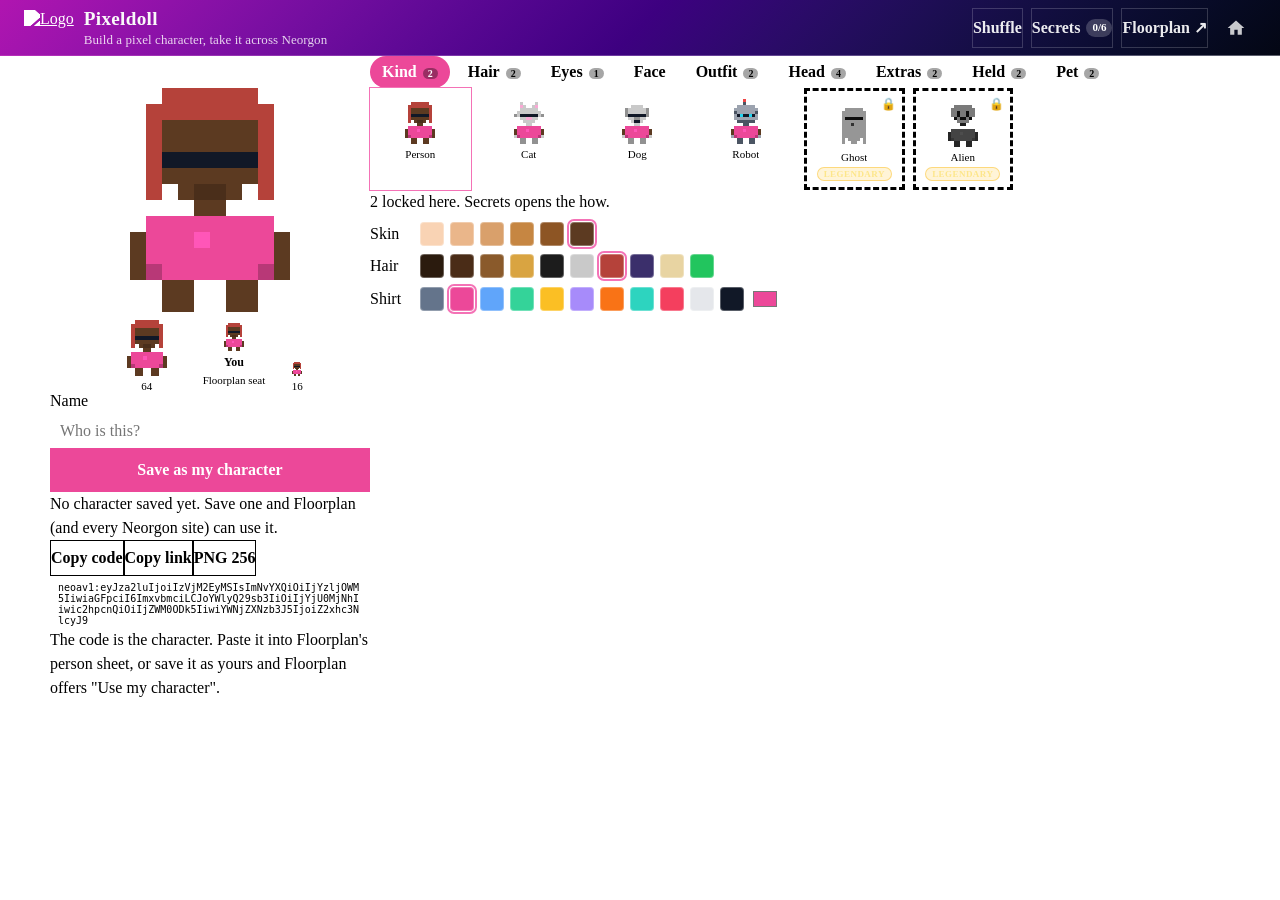
==== commit 271ae2f1: "chore: rename to Pixeldoll (pixeldoll.neorgon.com)" ====
--- a/index.html
+++ b/index.html
@@ -3,30 +3,30 @@
 <head>
   <meta charset="UTF-8">
   <meta name="viewport" content="width=device-width, initial-scale=1.0">
-  <title>Paperdoll | Pixel Character Builder</title>
+  <title>Pixeldoll | Pixel Character Builder</title>
   <meta name="description" content="Build a 16x16 pixel character, unlock rare parts, and take it across every Neorgon site as a code or a cookie">
-  <meta property="og:title" content="Paperdoll | Pixel Character Builder">
+  <meta property="og:title" content="Pixeldoll | Pixel Character Builder">
   <meta property="og:description" content="Build a pixel character and take it across Neorgon">
   <meta property="og:type" content="website">
-  <meta property="og:url" content="https://paperdoll.neorgon.com/">
+  <meta property="og:url" content="https://pixeldoll.neorgon.com/">
   <meta property="og:site_name" content="Neorgon">
   <meta name="twitter:card" content="summary_large_image">
-  <meta name="twitter:title" content="Paperdoll | Pixel Character Builder">
+  <meta name="twitter:title" content="Pixeldoll | Pixel Character Builder">
   <meta name="twitter:description" content="Build a pixel character and take it across Neorgon">
   <meta name="robots" content="index, follow">
-  <link rel="canonical" href="https://paperdoll.neorgon.com/">
+  <link rel="canonical" href="https://pixeldoll.neorgon.com/">
   <meta property="og:locale" content="en_US">
   <meta name="theme-color" content="#040714">
-  <meta property="og:image" content="https://paperdoll.neorgon.com/og-preview.jpg">
+  <meta property="og:image" content="https://pixeldoll.neorgon.com/og-preview.jpg">
   <meta property="og:image:width" content="1200">
   <meta property="og:image:height" content="630">
-  <meta property="og:image:alt" content="Paperdoll">
-  <meta name="twitter:image" content="https://paperdoll.neorgon.com/og-preview.jpg">
+  <meta property="og:image:alt" content="Pixeldoll">
+  <meta name="twitter:image" content="https://pixeldoll.neorgon.com/og-preview.jpg">
   <link rel="icon" type="image/x-icon" href="https://cdn.neorgon.org/v1.0.0/favicon.ico" />
   <!-- Fleet design tokens: canonical, do not redeclare locally (PROJECTS.md section 5) -->
   <link rel="stylesheet" href="https://cdn.neorgon.org/v1.0.0/styles/base.css">
   <link rel="stylesheet" href="css/style.css">
-  <meta name="neo-repo" content="https://github.com/energon-a-secas/paperdoll-site">
+  <meta name="neo-repo" content="https://github.com/energon-a-secas/pixeldoll-site">
   <meta name="neo-version" content="1.0.0">
   <!-- Neorgon Header Kit (vendored; ?header=live swaps CSS to CDN). Keep after style.css: the kit owns the header. -->
   <script>(function(){var m=location.search.match(/[?&]theme=([\w-]+)/)||document.cookie.match(/(?:^|;\s*)neo_theme=([\w-]+)/);if(m&&m[1]!=='default')document.documentElement.dataset.theme=decodeURIComponent(m[1]);})();</script>
@@ -43,9 +43,9 @@
   {
     "@context": "https://schema.org",
     "@type": "WebApplication",
-    "name": "Paperdoll",
+    "name": "Pixeldoll",
     "description": "Build a 16x16 pixel character, unlock rare parts, and take it across every Neorgon site as a code or a cookie",
-    "url": "https://paperdoll.neorgon.com/",
+    "url": "https://pixeldoll.neorgon.com/",
     "applicationCategory": "EntertainmentApplication",
     "operatingSystem": "Any",
     "offers": { "@type": "Offer", "price": "0", "priceCurrency": "USD" },
@@ -67,7 +67,7 @@
       </a>
       <!-- PATTERN: title links to self (root or #home) so clicking the name resets the view -->
       <a href="./" class="header-title-link">
-        <h1>Paperdoll</h1>
+        <h1>Pixeldoll</h1>
         <div class="header-subtitle">Build a pixel character, take it across Neorgon</div>
       </a>
     </div>
--- a/css/style.css
+++ b/css/style.css
@@ -594,7 +594,7 @@
 
 
 /* ════════════════════════════════════════════════════════════
-   Paperdoll studio
+   Pixeldoll studio
    ════════════════════════════════════════════════════════════ */
 .px { image-rendering: pixelated; image-rendering: crisp-edges; }
 main#main { flex: 1; }
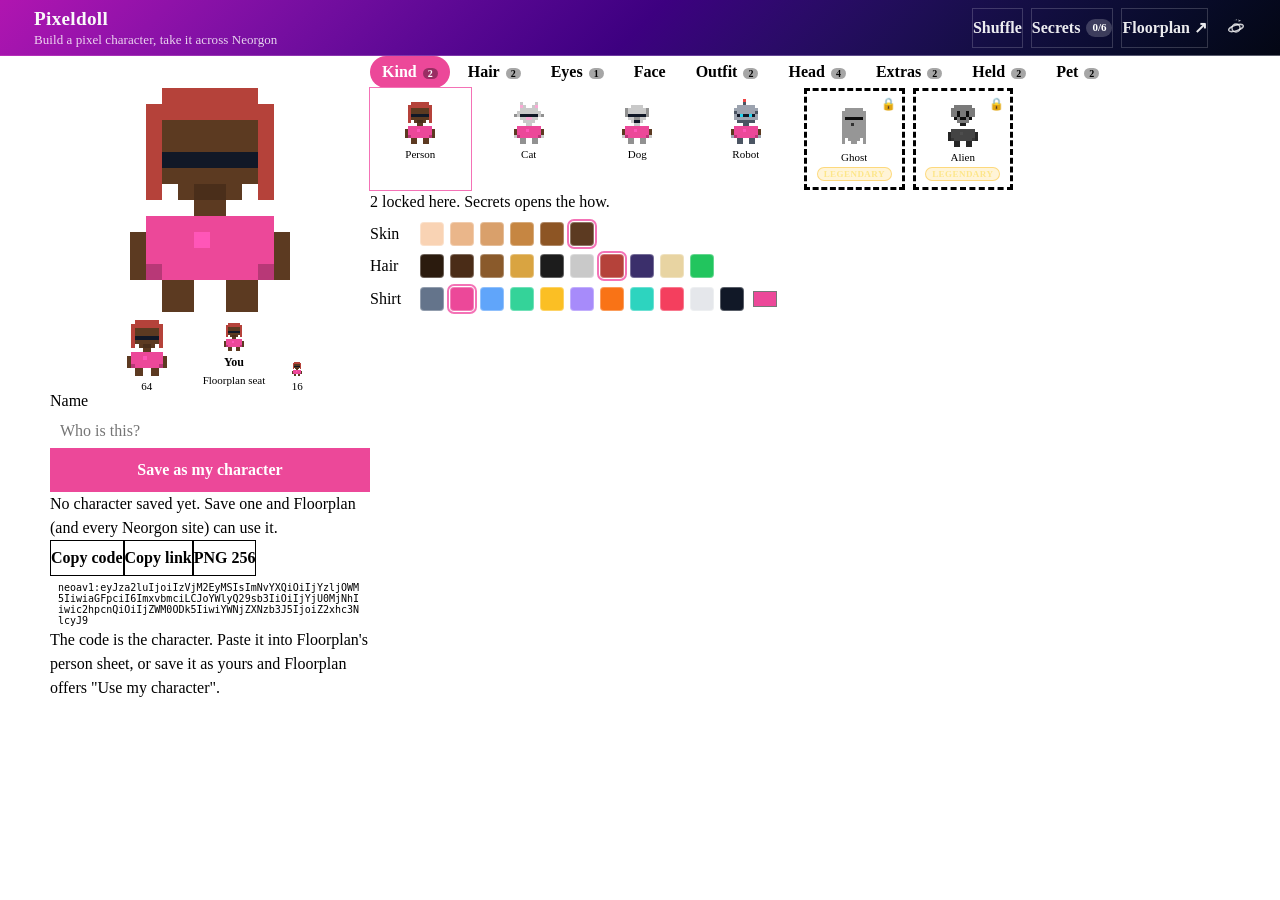
==== commit f912fd92: "feat(header): merge logo+title into one site-home link, planet hub icon, neo-repo source meta" ====
--- a/index.html
+++ b/index.html
@@ -62,13 +62,13 @@
        Pick content for learning/content sites, app for tool-dense sites. -->
   <header class="header-bar" data-header-mode="app">
     <div class="header-logo">
-      <a href="https://neorgon.com/" target="_blank" rel="noopener noreferrer">
-        <img src="https://cdn.neorgon.org/v1.0.0/energon-classic-logo.png" class="header-logo-img" alt="Logo">
-      </a>
-      <!-- PATTERN: title links to self (root or #home) so clicking the name resets the view -->
       <a href="./" class="header-title-link">
+        <img src="https://cdn.neorgon.org/v1.0.0/energon-classic-logo.png" class="header-logo-img" alt="">
+        <div class="header-title-wrap">
         <h1>Pixeldoll</h1>
         <div class="header-subtitle">Build a pixel character, take it across Neorgon</div>
+      
+        </div>
       </a>
     </div>
 
@@ -82,8 +82,15 @@
 
 
       <a class="header-home" href="https://neorgon.com/" title="neorgon.com" aria-label="Neorgon home">
-        <svg viewBox="0 0 24 24" fill="currentColor" xmlns="http://www.w3.org/2000/svg">
-          <path d="M10 20v-6h4v6h5v-8h3L12 3 2 12h3v8z"/>
+        <svg class="nh-hub-icon" viewBox="0 0 24 24" fill="none" stroke="currentColor" stroke-width="1.5" stroke-linecap="round" stroke-linejoin="round" xmlns="http://www.w3.org/2000/svg" aria-hidden="true">
+          <circle cx="12" cy="12" r="4.4"/>
+          <ellipse cx="12" cy="12" rx="8.4" ry="3" transform="rotate(-18 12 12)"/>
+          <g class="nh-orbit">
+            <path d="M17.5 4.2 14.2 2.7l.9 1.4-.6 1.1z" fill="currentColor" stroke="none"/>
+            <circle cx="12.6" cy="3" r=".7" fill="currentColor" stroke="none" opacity=".55"/>
+            <circle cx="11.1" cy="3.3" r=".55" fill="currentColor" stroke="none" opacity=".35"/>
+            <circle cx="9.8" cy="3.7" r=".4" fill="currentColor" stroke="none" opacity=".2"/>
+          </g>
         </svg>
       </a>
     </div>
--- a/css/neorgon-header.css
+++ b/css/neorgon-header.css
@@ -352,6 +352,11 @@
   transition-duration: .2s;
   transition-timing-function: var(--header-ease-in, ease);
 }
+/* Keyboard focus entering a hidden bar reveals it: focus must never sit
+   on an off-screen control (WCAG 2.4.7, and 2.2's 2.4.11). header.js
+   drops the class on focusin so the next scroll decision agrees with
+   what is painted; this rule covers the frame in between. */
+.header-bar.header-hidden:focus-within { transform: none; }
 
 /* ── Logo block ──────────────────────────────────────────────── */
 .header-logo {
@@ -369,7 +374,8 @@
   filter: brightness(0) invert(1);
   transition: transform .28s var(--header-ease, ease);
 }
-.header-logo-img:hover { transform: scale(1.06) rotate(-4deg); }
+.header-logo-img:hover,
+.header-title-link:hover .header-logo-img { transform: scale(1.06) rotate(-4deg); }
 
 /* min-height also fixes a target-size failure: at <=700px the subtitle is
    hidden and this link collapses to 22px, under the 24px WCAG 2.5.8
@@ -383,6 +389,26 @@
   justify-content: center;
   min-height: var(--header-control-h);
 }
+/* Current contract: mark + name are ONE anchor to the site's own home
+   (the img rides inside .header-title-link with alt=""), so the link's
+   accessible name is the title text and the logo stops being a second,
+   differently-behaved link. Scoped with :has() so the retired two-anchor
+   markup keeps rendering unchanged wherever it still exists. */
+.header-title-link:has(> .header-logo-img, > picture) {
+  flex-direction: row;
+  align-items: center;
+  gap: 10px;
+}
+.header-title-wrap {
+  display: flex;
+  flex-direction: column;
+  justify-content: center;
+  min-width: 0;
+}
+/* The one visible cue that the name is a control: the title warms to the
+   accent on hover. Kept subtle; the cursor and the logo tilt do the rest. */
+.header-logo h1 { transition: color .2s var(--header-ease, ease); }
+.header-title-link:hover h1 { color: var(--header-accent); }
 /* rem, not em: a shared component must not rescale because a site set its
    own body font-size. 1.2rem == 19.2px == today's rendered size.
 
@@ -589,6 +615,25 @@
   height: var(--header-icon-solid, 20px);
   display: block;
 }
+
+/* ── Hub glyph: inclined planet + orbiting rocket ────────────────
+   .header-home now carries the kit's planet SVG (markup contract in
+   the README) — the one header link to neorgon.com, tooltip
+   "neorgon.com". Idle it is a still planet with the rocket parked;
+   on hover or keyboard focus the rocket does laps, smoke trailing.
+   Stroked glyph, so it sizes with --header-icon, not the solid token. */
+.header-home svg.nh-hub-icon {
+  width: var(--header-icon, 22px);
+  height: var(--header-icon, 22px);
+}
+.header-home .nh-orbit {
+  transform-origin: 12px 12px; /* viewBox centre — the planet */
+}
+.header-home:hover .nh-orbit,
+.header-home:focus-visible .nh-orbit {
+  animation: nh-orbit-lap 1.4s linear infinite;
+}
+@keyframes nh-orbit-lap { to { transform: rotate(360deg); } }
 
 /* ── Overflow toggle (⋯) — injected by header.js ─────────────── */
 .header-overflow { position: relative; display: flex; }
@@ -789,7 +834,10 @@
   .header-bar[data-header-autohide="on"],
   .header-bar[data-header-autohide="on"].header-hidden { transition: none; }
   .header-logo-img { transition: none; }
-  .header-logo-img:hover { transform: none; }
+  .header-logo-img:hover,
+  .header-title-link:hover .header-logo-img { transform: none; }
+  .header-home:hover .nh-orbit,
+  .header-home:focus-visible .nh-orbit { animation: none; }
   .header-menu.open { animation: none; }
   .header-overflow-toggle:active,
   .header-theme-toggle:active,
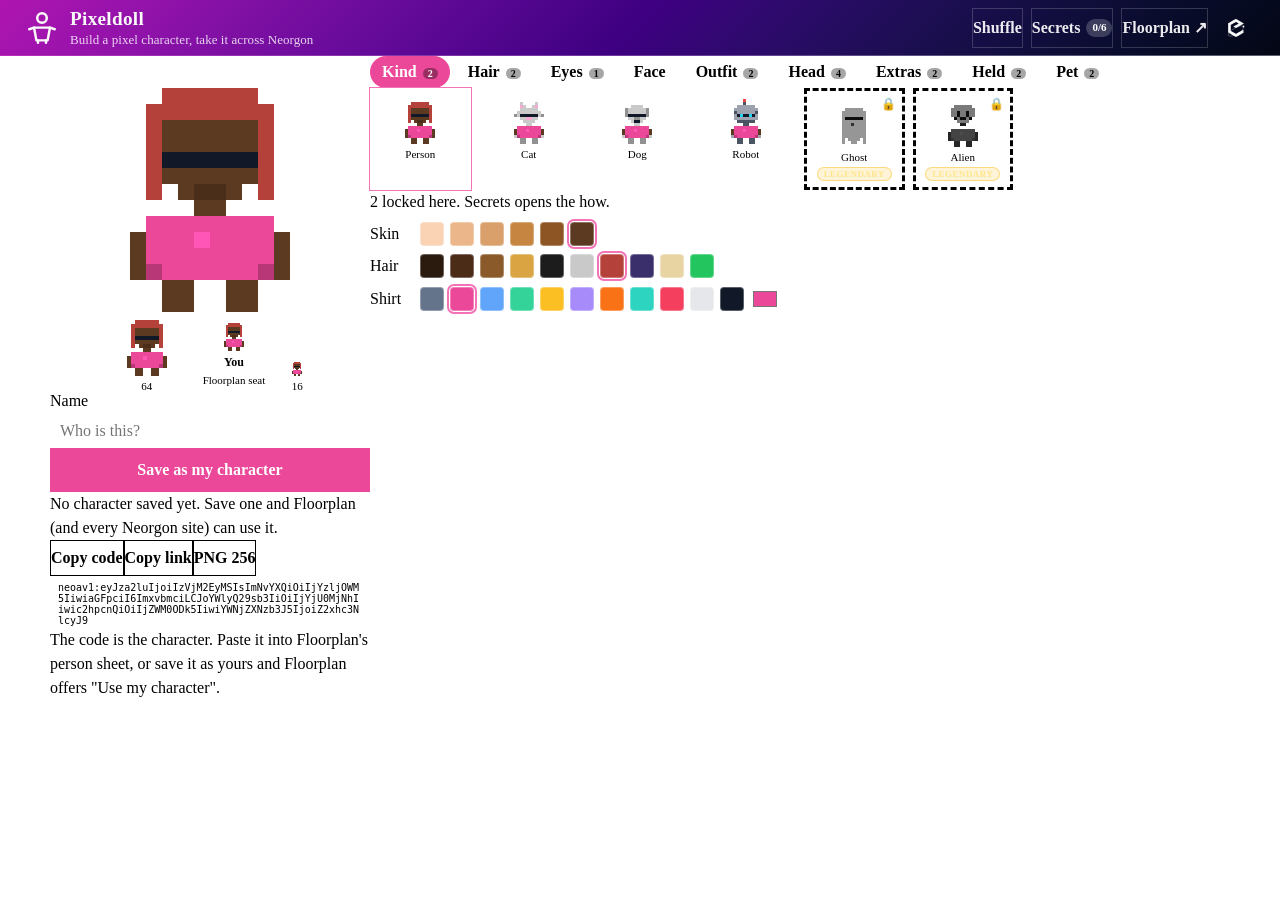
==== commit a79e30cc: "feat(brand): hexagon favicon set and per-site header mark Every site now ships a generated seven-fil" ====
--- a/index.html
+++ b/index.html
@@ -3,6 +3,12 @@
 <head>
   <meta charset="UTF-8">
   <meta name="viewport" content="width=device-width, initial-scale=1.0">
+  <link rel="icon" type="image/svg+xml" href="/favicon.svg">
+  <link rel="icon" type="image/x-icon" href="/favicon.ico" sizes="16x16 32x32 48x48">
+  <link rel="apple-touch-icon" sizes="180x180" href="/apple-touch-icon.png">
+  <meta name="apple-mobile-web-app-title" content="Pixeldoll">
+  <link rel="manifest" href="/site.webmanifest">
+  <meta name="neo-mark" content="on">
   <title>Pixeldoll | Pixel Character Builder</title>
   <meta name="description" content="Build a 16x16 pixel character, unlock rare parts, and take it across every Neorgon site as a code or a cookie">
   <meta property="og:title" content="Pixeldoll | Pixel Character Builder">
@@ -22,7 +28,6 @@
   <meta property="og:image:height" content="630">
   <meta property="og:image:alt" content="Pixeldoll">
   <meta name="twitter:image" content="https://pixeldoll.neorgon.com/og-preview.jpg">
-  <link rel="icon" type="image/x-icon" href="https://cdn.neorgon.org/v1.0.0/favicon.ico" />
   <!-- Fleet design tokens: canonical, do not redeclare locally (PROJECTS.md section 5) -->
   <link rel="stylesheet" href="https://cdn.neorgon.org/v1.0.0/styles/base.css">
   <link rel="stylesheet" href="css/style.css">
--- a/css/neorgon-header.css
+++ b/css/neorgon-header.css
@@ -371,8 +371,29 @@
   width: auto;
   flex-shrink: 0;
   display: block;
-  filter: brightness(0) invert(1);
   transition: transform .28s var(--header-ease, ease);
+}
+/* The raster fallback still needs forcing white; the injected vector must not
+   be filtered, because it already inherits the header's own text colour and
+   inverting it would undo exactly the thing it was swapped in to fix. */
+img.header-logo-img { filter: brightness(0) invert(1); }
+svg.header-logo-mark { fill: currentColor; width: auto; }
+/* A site that ships its own mark gets it as a mask over currentColor, so the
+   glyph follows the header's text colour exactly as the inline svg does. An
+   <img> could not: it paints its own pixels and ignores the cascade. */
+.header-logo-own {
+  /* Width tracks height rather than restating the token: .header-logo-img
+     already sets height, and it drops to --header-logo-h-mobile under 700px.
+     Pinning width to the desktop value gave a 36x28 box on a phone. */
+  aspect-ratio: 1;
+  width: auto;
+  background: currentColor;
+  /* The image itself is set inline by header.js, derived from the manifest
+     link, because a fleet site is served at its domain root and a kit showcase
+     is not. Only the parts that do not vary live here. */
+  -webkit-mask-position: center; mask-position: center;
+  -webkit-mask-size: contain;    mask-size: contain;
+  -webkit-mask-repeat: no-repeat; mask-repeat: no-repeat;
 }
 .header-logo-img:hover,
 .header-title-link:hover .header-logo-img { transform: scale(1.06) rotate(-4deg); }
@@ -437,6 +458,20 @@
   font-weight: 500;
   margin: 2px 0 0;
   letter-spacing: .005em;
+  white-space: nowrap;
+}
+
+/* Epigraph: the animating half of a bilingual subtitle. The glyph churn is
+   decoration, so it is aria-hidden and .neo-epi-sr carries the real sentence
+   for assistive tech. Both live inside .header-subtitle, which keeps the
+   existing nowrap and mobile-hide behaviour unchanged. */
+.neo-epi { font-variant-ligatures: none; }
+.neo-epi-sr {
+  position: absolute;
+  width: 1px; height: 1px;
+  margin: -1px; padding: 0; border: 0;
+  overflow: hidden;
+  clip-path: inset(50%);
   white-space: nowrap;
 }
 
@@ -603,13 +638,23 @@
   box-sizing: border-box;
   padding: 0;
   border-radius: 6px;
-  color: var(--header-icon-color, var(--header-text-dim));
+  /* Full strength, not --header-icon-color. The dim was meant as hierarchy and
+     did not read as one: .header-source carries no colour rule at all, so it
+     inherits the header's own #f9f9f9, and the home control sitting beside it
+     at 78% looked like a misconfiguration rather than a decision. The other
+     user of that token is the bordered theme toggle, which has a border to
+     carry its own weight; this one does not. */
+  color: var(--header-text);
   text-decoration: none;
   flex-shrink: 0;
   transition: color .18s var(--header-ease, ease),
               background .18s var(--header-ease, ease);
 }
-.header-home:hover { color: var(--header-text); background: var(--header-menu-hover); }
+/* --header-accent is the pink on the default palette and the skin's own accent
+   everywhere else, so the highlight stays on-brand without hardcoding magenta
+   into a control that ships to seven skins. */
+.header-home:hover,
+.header-home:focus-visible { color: var(--header-accent); background: var(--header-menu-hover); }
 .header-home svg {
   width: var(--header-icon-solid, 20px);
   height: var(--header-icon-solid, 20px);
@@ -627,13 +672,64 @@
   height: var(--header-icon, 22px);
 }
 .header-home .nh-orbit {
-  transform-origin: 12px 12px; /* viewBox centre — the planet */
+  transform-origin: 12px 12px; /* viewBox centre, for the legacy planet markup */
 }
 .header-home:hover .nh-orbit,
 .header-home:focus-visible .nh-orbit {
   animation: nh-orbit-lap 1.4s linear infinite;
 }
 @keyframes nh-orbit-lap { to { transform: rotate(360deg); } }
+
+/* ── Inclined orbit: the satellite passes in front of the mark and behind it ──
+   Two dots on one elliptical path, each shown for its own half of the lap. The
+   far one is drawn before the mark in document order, so the mark occludes it;
+   that occlusion IS the depth, and it costs nothing but paint order.
+
+   offset-path rather than a rotate: a rotation can only trace a circle, and
+   squashing it into an ellipse with scaleY would squash the satellite too,
+   because the counter-scale would have to sit inside the rotation. Where
+   offset-path is unsupported the dots simply rest at their authored cx/cy,
+   which is a still icon rather than a broken one.
+
+   The semi-major axis is capped by the viewBox: an inline svg clips to it, so
+   10.2 plus the 1.35 radius leaves 11.55 of the 12 available. */
+.header-home .nh-sat {
+  offset-rotate: 0deg;
+  /* The rim separates the satellite from the mark when it crosses it: without
+     one, a currentColor dot over a currentColor mark merges into the
+     silhouette and reads as a stray pixel rather than a moon.
+     --header-bg-end is the right hook because the rim's job is to look like
+     the background, so it vanishes over open header and shows only as a gap
+     against the mark. Measured caveat: every skin shipped today redefines
+     --header-bg-start and --header-bg-mid but leaves --header-bg-end at
+     #040714, so this resolves to one dark value everywhere right now. A skin
+     that ends light gets the rim right for free, but only if it sets that
+     token; one that ends light without setting it would show a dark ring. */
+  stroke: var(--header-bg-end, #040714);
+  stroke-width: .8;
+}
+.header-home .nh-sat-back { opacity: 0; }
+/* On hover the mark takes the accent, and currentColor would carry the
+   satellite with it: a pink dot on a pink mark is a dot you cannot find. It
+   holds the header's text colour instead, so the moon stays legible against
+   whatever the mark has become. */
+.header-home:hover .nh-sat,
+.header-home:focus-visible .nh-sat { fill: var(--header-text); }
+.header-home:hover .nh-sat-front,
+.header-home:focus-visible .nh-sat-front {
+  animation: nh-sat-lap 2.6s linear infinite, nh-sat-near 2.6s steps(1, end) infinite;
+}
+.header-home:hover .nh-sat-back,
+.header-home:focus-visible .nh-sat-back {
+  animation: nh-sat-lap 2.6s linear infinite, nh-sat-far 2.6s steps(1, end) infinite;
+}
+.header-home:hover .nh-sat,
+.header-home:focus-visible .nh-sat {
+  offset-path: path("M20.31 10.40 A9.6 3.4 -30 1 1 3.69 20.00 A9.6 3.4 -30 1 1 20.31 10.40");
+}
+@keyframes nh-sat-lap  { from { offset-distance: 0%; } to { offset-distance: 100%; } }
+@keyframes nh-sat-near { 0% { opacity: 1; } 50% { opacity: 0; } }
+@keyframes nh-sat-far  { 0% { opacity: 0; } 50% { opacity: 1; } }
 
 /* ── Overflow toggle (⋯) — injected by header.js ─────────────── */
 .header-overflow { position: relative; display: flex; }
@@ -837,7 +933,9 @@
   .header-logo-img:hover,
   .header-title-link:hover .header-logo-img { transform: none; }
   .header-home:hover .nh-orbit,
-  .header-home:focus-visible .nh-orbit { animation: none; }
+  .header-home:focus-visible .nh-orbit,
+  .header-home:hover .nh-sat,
+  .header-home:focus-visible .nh-sat { animation: none; }
   .header-menu.open { animation: none; }
   .header-overflow-toggle:active,
   .header-theme-toggle:active,
--- a/css/neorgon-footer.css
+++ b/css/neorgon-footer.css
@@ -161,6 +161,15 @@
 .neo-footer-sep { opacity: .4; user-select: none; }
 
 /* Version / updated stamps — mono + tabular so they never jitter */
+/* The end mark. Ornament only: it states nothing the page needs, which is
+   why it is safe to render in a language most visitors do not read. */
+.neo-footer-fin {
+  font-style: italic;
+  letter-spacing: .08em;
+  color: var(--footer-text-dim, var(--header-text-dim));
+  opacity: .75;
+}
+
 .neo-footer-stamp {
   font-family: ui-monospace, SFMono-Regular, "SF Mono", Menlo, monospace;
   font-variant-numeric: tabular-nums;
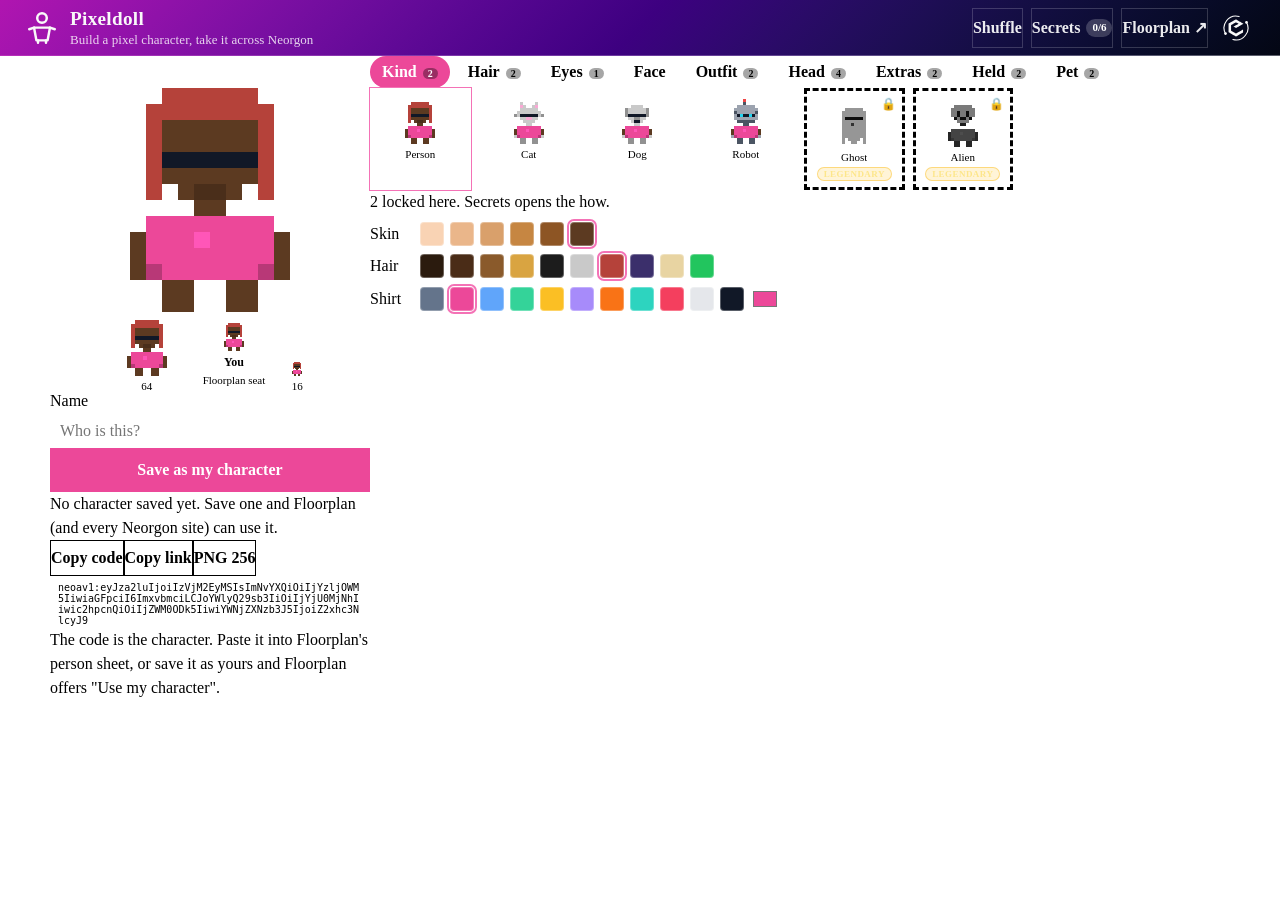
==== commit 1496f820: "chore(ui): re-stamp the hub home-control icon, and take the header kit's mark-colour fix The stamped" ====
--- a/index.html
+++ b/index.html
@@ -87,14 +87,13 @@
 
 
       <a class="header-home" href="https://neorgon.com/" title="neorgon.com" aria-label="Neorgon home">
-        <svg class="nh-hub-icon" viewBox="0 0 24 24" fill="none" stroke="currentColor" stroke-width="1.5" stroke-linecap="round" stroke-linejoin="round" xmlns="http://www.w3.org/2000/svg" aria-hidden="true">
-          <circle cx="12" cy="12" r="4.4"/>
-          <ellipse cx="12" cy="12" rx="8.4" ry="3" transform="rotate(-18 12 12)"/>
+        <svg class="nh-hub-icon" viewBox="0 0 24 24" fill="none" xmlns="http://www.w3.org/2000/svg" aria-hidden="true">
+          <path d="M12 4.4 18.58 8.2 18.58 15.8 12 19.6 5.42 15.8 5.42 8.2Z" fill="currentColor" stroke="none"/>
           <g class="nh-orbit">
-            <path d="M17.5 4.2 14.2 2.7l.9 1.4-.6 1.1z" fill="currentColor" stroke="none"/>
-            <circle cx="12.6" cy="3" r=".7" fill="currentColor" stroke="none" opacity=".55"/>
-            <circle cx="11.1" cy="3.3" r=".55" fill="currentColor" stroke="none" opacity=".35"/>
-            <circle cx="9.8" cy="3.7" r=".4" fill="currentColor" stroke="none" opacity=".2"/>
+            <path d="M2.47 17.50 A11.0 11.0 0 0 1 14.85 1.37" fill="none" stroke="currentColor" stroke-width="1.05" stroke-linecap="round"/>
+            <path d="M21.53 6.50 A11.0 11.0 0 0 1 9.15 22.63" fill="none" stroke="currentColor" stroke-width="1.05" stroke-linecap="round"/>
+            <circle cx="21.71" cy="6.84" r="1.25" fill="currentColor"/>
+            <circle cx="2.29" cy="17.16" r="1.25" fill="currentColor"/>
           </g>
         </svg>
       </a>
--- a/css/neorgon-header.css
+++ b/css/neorgon-header.css
@@ -377,7 +377,7 @@
    be filtered, because it already inherits the header's own text colour and
    inverting it would undo exactly the thing it was swapped in to fix. */
 img.header-logo-img { filter: brightness(0) invert(1); }
-svg.header-logo-mark { fill: currentColor; width: auto; }
+svg.header-logo-mark { color: var(--header-text); fill: currentColor; width: auto; }
 /* A site that ships its own mark gets it as a mask over currentColor, so the
    glyph follows the header's text colour exactly as the inline svg does. An
    <img> could not: it paints its own pixels and ignores the cascade. */
@@ -387,6 +387,16 @@
      Pinning width to the desktop value gave a 36x28 box on a phone. */
   aspect-ratio: 1;
   width: auto;
+  /* Declared, not inherited. `background: currentColor` resolves against
+     whatever the ancestor set, and the logo is always inside an <a>: on a site
+     whose logo anchor carries no class, that ancestor is an unstyled link and
+     currentColor is the UA's #0000EE. The mark then paints link-blue, silently,
+     because nothing in the page is wrong enough to throw. Every fleet site
+     happens to wrap the logo in .header-title-link (which the kit gives
+     color: inherit), so this only surfaced when ops-console adopted the kit
+     with a bare <a>. Stating the colour here makes the mask independent of the
+     markup around it, which is the contract the rest of the kit already keeps. */
+  color: var(--header-text);
   background: currentColor;
   /* The image itself is set inline by header.js, derived from the manifest
      link, because a fleet site is served at its domain root and a kit showcase
@@ -661,15 +671,22 @@
   display: block;
 }
 
-/* ── Hub glyph: inclined planet + orbiting rocket ────────────────
-   .header-home now carries the kit's planet SVG (markup contract in
-   the README) — the one header link to neorgon.com, tooltip
-   "neorgon.com". Idle it is a still planet with the rocket parked;
-   on hover or keyboard focus the rocket does laps, smoke trailing.
+/* ── Hub glyph: the Energon mark at the centre of a galaxy ───────
+   .header-home is the one header link to neorgon.com, tooltip
+   "neorgon.com". The page stamps a placeholder SVG (markup contract
+   in the README) and upgradeHome() replaces it on init with the mark
+   at scale(0.72) inside a <g class="nh-orbit"> of two arcs and two
+   dots. Idle the whole thing is still; on hover or keyboard focus the
+   orbit group turns as one rigid body while the mark stays upright,
+   because a rotating letterform is unreadable.
    Stroked glyph, so it sizes with --header-icon, not the solid token. */
 .header-home svg.nh-hub-icon {
-  width: var(--header-icon, 22px);
-  height: var(--header-icon, 22px);
+  /* Deliberately larger than --header-icon: the galaxy's arms occupy the outer
+     ring, so at 22px the MARK fell to 14px against 18px for the neighbouring
+     control. 26px puts it back at 18px, measured, while the arms still land
+     inside the 40px box. */
+  width: var(--header-hub-icon, 26px);
+  height: var(--header-hub-icon, 26px);
 }
 .header-home .nh-orbit {
   transform-origin: 12px 12px; /* viewBox centre, for the legacy planet markup */
@@ -680,56 +697,11 @@
 }
 @keyframes nh-orbit-lap { to { transform: rotate(360deg); } }
 
-/* ── Inclined orbit: the satellite passes in front of the mark and behind it ──
-   Two dots on one elliptical path, each shown for its own half of the lap. The
-   far one is drawn before the mark in document order, so the mark occludes it;
-   that occlusion IS the depth, and it costs nothing but paint order.
-
-   offset-path rather than a rotate: a rotation can only trace a circle, and
-   squashing it into an ellipse with scaleY would squash the satellite too,
-   because the counter-scale would have to sit inside the rotation. Where
-   offset-path is unsupported the dots simply rest at their authored cx/cy,
-   which is a still icon rather than a broken one.
-
-   The semi-major axis is capped by the viewBox: an inline svg clips to it, so
-   10.2 plus the 1.35 radius leaves 11.55 of the 12 available. */
-.header-home .nh-sat {
-  offset-rotate: 0deg;
-  /* The rim separates the satellite from the mark when it crosses it: without
-     one, a currentColor dot over a currentColor mark merges into the
-     silhouette and reads as a stray pixel rather than a moon.
-     --header-bg-end is the right hook because the rim's job is to look like
-     the background, so it vanishes over open header and shows only as a gap
-     against the mark. Measured caveat: every skin shipped today redefines
-     --header-bg-start and --header-bg-mid but leaves --header-bg-end at
-     #040714, so this resolves to one dark value everywhere right now. A skin
-     that ends light gets the rim right for free, but only if it sets that
-     token; one that ends light without setting it would show a dark ring. */
-  stroke: var(--header-bg-end, #040714);
-  stroke-width: .8;
-}
-.header-home .nh-sat-back { opacity: 0; }
-/* On hover the mark takes the accent, and currentColor would carry the
-   satellite with it: a pink dot on a pink mark is a dot you cannot find. It
-   holds the header's text colour instead, so the moon stays legible against
-   whatever the mark has become. */
-.header-home:hover .nh-sat,
-.header-home:focus-visible .nh-sat { fill: var(--header-text); }
-.header-home:hover .nh-sat-front,
-.header-home:focus-visible .nh-sat-front {
-  animation: nh-sat-lap 2.6s linear infinite, nh-sat-near 2.6s steps(1, end) infinite;
-}
-.header-home:hover .nh-sat-back,
-.header-home:focus-visible .nh-sat-back {
-  animation: nh-sat-lap 2.6s linear infinite, nh-sat-far 2.6s steps(1, end) infinite;
-}
-.header-home:hover .nh-sat,
-.header-home:focus-visible .nh-sat {
-  offset-path: path("M20.31 10.40 A9.6 3.4 -30 1 1 3.69 20.00 A9.6 3.4 -30 1 1 20.31 10.40");
-}
-@keyframes nh-sat-lap  { from { offset-distance: 0%; } to { offset-distance: 100%; } }
-@keyframes nh-sat-near { 0% { opacity: 1; } 50% { opacity: 0; } }
-@keyframes nh-sat-far  { 0% { opacity: 0; } 50% { opacity: 1; } }
+/* The galaxy turns as one rigid body on hover, so a plain rotate does it.
+   This replaced an offset-path satellite on an inclined ellipse: that needed a
+   front/back pair kept in sync and a semi-major axis capped so the dot did not
+   clip the viewBox, and none of it is needed once the arms sit outside the
+   mark instead of crossing it. */
 
 /* ── Overflow toggle (⋯) — injected by header.js ─────────────── */
 .header-overflow { position: relative; display: flex; }
@@ -933,9 +905,7 @@
   .header-logo-img:hover,
   .header-title-link:hover .header-logo-img { transform: none; }
   .header-home:hover .nh-orbit,
-  .header-home:focus-visible .nh-orbit,
-  .header-home:hover .nh-sat,
-  .header-home:focus-visible .nh-sat { animation: none; }
+  .header-home:focus-visible .nh-orbit { animation: none; }
   .header-menu.open { animation: none; }
   .header-overflow-toggle:active,
   .header-theme-toggle:active,
--- a/css/neorgon-footer.css
+++ b/css/neorgon-footer.css
@@ -533,3 +533,9 @@
     word-break: break-all;
   }
 }
+
+/* The outbound arrow on a footer link. Sized in em so it tracks the label at
+   whatever size a site's footer runs, and nudged up off the baseline because a
+   45-degree arrow reads low when it is optically centred. */
+.neo-footer-out { display: inline-block; vertical-align: -0.05em; margin-left: 0.28em; width: 0.72em; height: 0.72em; opacity: 0.75; }
+.neo-footer a:hover .neo-footer-out, .neo-footer a:focus-visible .neo-footer-out { opacity: 1; }
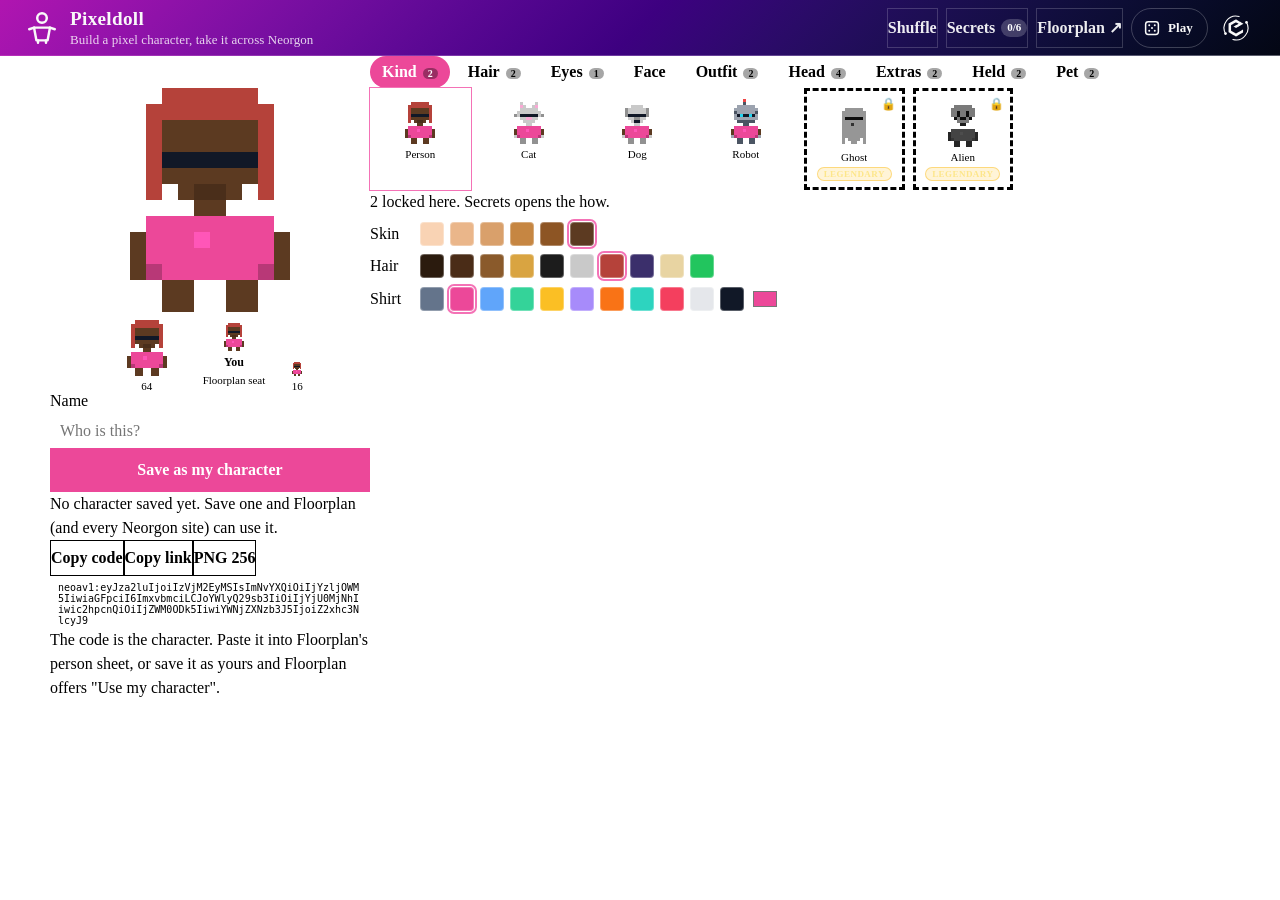
==== commit 5168bc2b: "chore(kits): sync header and footer kits and stamp the category row Header Kit: a category chip from" ====
--- a/index.html
+++ b/index.html
@@ -33,6 +33,7 @@
   <link rel="stylesheet" href="css/style.css">
   <meta name="neo-repo" content="https://github.com/energon-a-secas/pixeldoll-site">
   <meta name="neo-version" content="1.0.0">
+  <meta name="neo-category" content="play">
   <!-- Neorgon Header Kit (vendored; ?header=live swaps CSS to CDN). Keep after style.css: the kit owns the header. -->
   <script>(function(){var m=location.search.match(/[?&]theme=([\w-]+)/)||document.cookie.match(/(?:^|;\s*)neo_theme=([\w-]+)/);if(m&&m[1]!=='default')document.documentElement.dataset.theme=decodeURIComponent(m[1]);})();</script>
   <link rel="stylesheet" href="css/neorgon-header.css">
@@ -182,6 +183,19 @@
        the text entirely; the kit appends "Part of Neorgon" and any version stamps. -->
   <footer class="neo-footer" data-footer-mode="app">
     Your character lives in your browser and in a neorgon.com cookie you control; nothing is sent anywhere.
+    <!-- neo-fleet:more -->
+    <nav class="neo-more" aria-label="More in Play" data-category="play" data-label-en="Play" data-label-es="Jugar">
+      <span class="neo-more__label" aria-hidden="true"><svg class="neo-more__icon" viewBox="0 0 24 24" width="16" height="16" fill="none" stroke="currentColor" stroke-width="2" stroke-linecap="round" stroke-linejoin="round" aria-hidden="true" focusable="false"><rect x="3.5" y="3.5" width="17" height="17" rx="3.5"/><circle cx="8.3" cy="8.3" r="1.3" fill="currentColor" stroke="none"/><circle cx="15.7" cy="8.3" r="1.3" fill="currentColor" stroke="none"/><circle cx="12" cy="12" r="1.3" fill="currentColor" stroke="none"/><circle cx="8.3" cy="15.7" r="1.3" fill="currentColor" stroke="none"/><circle cx="15.7" cy="15.7" r="1.3" fill="currentColor" stroke="none"/></svg><span class="neo-more__title">More in Play</span></span>
+      <ul class="neo-more__list">
+        <li><a href="https://minimap.neorgon.com/">Minimap</a></li>
+        <li><a href="https://gamebin.neorgon.com/">GameBin</a></li>
+        <li><a href="https://portent.neorgon.com/">Portent</a></li>
+        <li><a href="https://playtrace.neorgon.com/">Playtrace</a></li>
+        <li><a href="https://cardforge.neorgon.com/">CardForge</a></li>
+        <li><a class="neo-more__all" href="https://neorgon.com/play/">All Play tools</a></li>
+      </ul>
+    </nav>
+    <!-- /neo-fleet:more -->
   </footer>
 
   <script type="module" src="js/app.js"></script>
--- a/css/style.css
+++ b/css/style.css
@@ -577,7 +577,7 @@
   *, *::before, *::after {
     animation-duration: 0.01ms !important;
     animation-iteration-count: 1 !important;
-    transition-duration: 0.01ms !important;
+    transition: none !important;
   }
   .card--interactive:hover { transform: none; }
 }
--- a/css/neorgon-header.css
+++ b/css/neorgon-header.css
@@ -1,7 +1,7 @@
 /* ══════════════════════════════════════════════════════════════
-   Neorgon Header Kit — header.css
+   Neorgon Header Kit: header.css
    Canonical source: packages/neorgon-ui/header/
-   Vendored per site as css/neorgon-header.css — do not edit copies.
+   Vendored per site as css/neorgon-header.css; do not edit copies.
    Live CDN: https://cdn.neorgon.org/v1.0.0/header/header.css
    ══════════════════════════════════════════════════════════════ */
 
@@ -18,12 +18,12 @@
   --header-logo-h: 36px;
   --header-logo-h-mobile: 28px;
 
-  /* Palette — themes override these (see themes.css) */
+  /* Palette: themes override these (see themes.css) */
   --header-bg-start: #B015B0;
   --header-bg-mid: #3D0080;
   --header-bg-end: #040714;
   /* Kept here for anything that references the composed gradient, but the
-     authoritative copy is re-declared on .header-bar below — see the note
+     authoritative copy is re-declared on .header-bar below; see the note
      there before changing either. */
   --header-bg: linear-gradient(in oklch 135deg, var(--header-bg-start) 0%, var(--header-bg-mid) 50%, var(--header-bg-end) 100%);
   --header-glass: rgba(0, 9, 18, .35);
@@ -35,7 +35,7 @@
   --header-menu-bg: #10142a;
   --header-menu-hover: rgba(255, 255, 255, .08);
 
-  /* Focus ring — near-white with a whisper of the brand hue so it never
+  /* Focus ring: near-white with a whisper of the brand hue so it never
      reads as a stray browser default. 5.77:1 (bright end) to 17.98:1
      (dark end) against the bar, 16.54:1 on the menu. Themes may override. */
   --header-focus: oklch(0.97 0.02 320);
@@ -54,7 +54,7 @@
 
 /* Colour judgements about the DEFAULT gradient specifically. Scoped to
    html:not([data-theme]) because themes.css sets these per theme at the
-   same specificity as :root — a :root override here would silently
+   same specificity as :root, so a :root override here would silently
    overwrite all five palettes. Every consumer below pairs them with a
    var() fallback to the theme's own token. */
 html:not([data-theme]) {
@@ -68,14 +68,31 @@
   --header-edge-from: rgba(255, 255, 255, .10);
   --header-edge-to: rgba(255, 255, 255, .34);
 
-  /* .72 measures 4.14:1 at the start of the subtitle span — below AA.
+  /* .72 measures 4.14:1 at the start of the subtitle span, below AA.
      Split from the icon colour, which only needs 3:1 as non-text. */
   --header-text-dim: rgba(255, 255, 255, .82);
   --header-icon-color: rgba(255, 255, 255, .78);
 }
 
+/* ── The sticky offset ───────────────────────────────────────────
+   --neo-sticky-top is how much of the viewport's top the header covers
+   right now. header.js keeps it exact (it measures the bar, and drops to 0
+   while auto-hide or the Keys Kit's H toggle has the bar away); these rules
+   are the value before it runs, and with JS off. Rails, scope strips and
+   scroll-margin-top read it instead of hardcoding 56px or 68px:
+
+     .rail { position: sticky; top: var(--neo-sticky-top, 0px); }
+     h2[id] { scroll-margin-top: calc(var(--neo-sticky-top, 0px) + 12px); }
+
+   The kit sets no scroll-padding of its own: many sites already offset
+   their anchors with scroll-margin-top, and the two add up. */
+:root { --neo-sticky-top: 0px; }
+:root:has(.header-bar) { --neo-sticky-top: var(--header-h); }
+:root:has(.header-bar[data-header-mode="app"]) { --neo-sticky-top: var(--header-h-app); }
+:root[data-chrome="off"]:has(.header-bar) { --neo-sticky-top: 0px; }
+
 /* ══════════════════════════════════════════════════════════════
-   SKINS — site-level identity, opt-in per site
+   SKINS: site-level identity, opt-in per site
    ────────────────────────────────────────────────────────────
    A skin replaces the default magenta gradient for ONE site whose
    own palette clashes with it. Set it in the site's markup:
@@ -88,19 +105,19 @@
      visitor choice (?theme= / cookie)  >  season (CDN)  >  skin  >  kit default
 
    A site that should sit out every season keeps its skin with
-   `<html lang="en" data-season="off">` — see season.css. That declines
+   `<html lang="en" data-season="off">` (see season.css). That declines
    the fleet's decoration only; a visitor's ?theme= still wins.
 
    Named skins below are the reusable ones. For a one-off palette no
    other site would share, use `data-header-skin="custom"` and declare
-   the tokens in the site's own CSS — contract at the end of this block.
+   the tokens in the site's own CSS; contract at the end of this block.
 
    Two cascade facts make that ordering work, and both are easy to
    get wrong:
 
    1. A declaration ON .header-bar beats a value INHERITED from
       <html>, whatever the specificity. Visitor themes declare on
-      <html>, so every skin is scoped `html:not([data-theme])` —
+      <html>, so every skin is scoped `html:not([data-theme])`:
       the moment a visitor picks a theme, all skins stop matching.
    2. Season rules in season.css carry a matching
       `[data-header-skin]` selector one step more specific than the
@@ -108,14 +125,32 @@
       sites. Do not raise the specificity here without raising it
       there too, or skinned sites will silently sit out the season.
 
+   3. The Footer Kit's pieces (.neo-footer, and .neo-top and .neo-modal,
+      which it appends to <body>) and the Beacon link sit outside
+      .header-bar, so a skin declared only on the bar never reaches
+      their focus rings and borders (queue #156). Every skin rule
+      therefore names them too, behind `:has()` on <html>. That item is
+      wrapped in `:is()` because :is() forgives a selector it cannot
+      parse: a browser without :has() drops that one item, not the
+      whole rule and with it the header's own skin. `:where()` inside
+      :has() keeps it at (0,2,1), under an armed season's (0,3,2)
+      pieces rule in season.css. The footer and beacon resolve the
+      tokens on those pieces; see "Header-derived tokens" in footer.css.
+
+   Each skin also sets --header-focus, a near-white in its own hue, so
+   the header's focus rings and the Beacon's stop being the default's
+   pink on a skinned site.
+
    Each skin re-tunes the edge ramp and control border for its own
-   surface — those defaults are calibrated to the magenta gradient
+   surface; those defaults are calibrated to the magenta gradient
    and are wrong on a black bar.
    ══════════════════════════════════════════════════════════════ */
 
-/* ink — near-black neutral. The default choice for a site whose
+/* ink: near-black neutral. The default choice for a site whose
    palette the magenta gradient fights. */
-html:not([data-theme]) .header-bar[data-header-skin="ink"] {
+html:not([data-theme]) .header-bar[data-header-skin="ink"],
+:is(html:not([data-theme]):has(:where(.header-bar[data-header-skin="ink"])) :is(.neo-footer, .neo-top, .neo-modal, .neo-beacon-link)) {
+  --header-focus: oklch(0.97 0.01 255);
   --header-bg-start: #14161c;
   --header-bg-mid: #0b0d12;
   --header-bg-end: #050609;
@@ -135,9 +170,11 @@
   --header-edge-to: rgba(255, 255, 255, .26);
 }
 
-/* carbon — flat true black, no gradient. The most restrained option;
+/* carbon: flat true black, no gradient. The most restrained option;
    the hairline does all the separating. */
-html:not([data-theme]) .header-bar[data-header-skin="carbon"] {
+html:not([data-theme]) .header-bar[data-header-skin="carbon"],
+:is(html:not([data-theme]):has(:where(.header-bar[data-header-skin="carbon"])) :is(.neo-footer, .neo-top, .neo-modal, .neo-beacon-link)) {
+  --header-focus: oklch(0.97 0 0);
   --header-bg-start: #08080a;
   --header-bg-mid: #08080a;
   --header-bg-end: #08080a;
@@ -155,9 +192,11 @@
   --header-edge-to: rgba(255, 255, 255, .3);
 }
 
-/* brass — warm dark, tuned to incident-runbook's #b8935f / #d8b280
+/* brass: warm dark, tuned to incident-runbook's #b8935f / #d8b280
    accents and its #040714 page background. */
-html:not([data-theme]) .header-bar[data-header-skin="brass"] {
+html:not([data-theme]) .header-bar[data-header-skin="brass"],
+:is(html:not([data-theme]):has(:where(.header-bar[data-header-skin="brass"])) :is(.neo-footer, .neo-top, .neo-modal, .neo-beacon-link)) {
+  --header-focus: oklch(0.97 0.02 75);
   --header-bg-start: #2a2114;
   --header-bg-mid: #16120c;
   --header-bg-end: #040714;
@@ -175,8 +214,10 @@
   --header-edge-to: rgba(216, 178, 128, .34);
 }
 
-/* slate — cool blue-grey. Neutral without going fully black. */
-html:not([data-theme]) .header-bar[data-header-skin="slate"] {
+/* slate: cool blue-grey. Neutral without going fully black. */
+html:not([data-theme]) .header-bar[data-header-skin="slate"],
+:is(html:not([data-theme]):has(:where(.header-bar[data-header-skin="slate"])) :is(.neo-footer, .neo-top, .neo-modal, .neo-beacon-link)) {
+  --header-focus: oklch(0.97 0.02 230);
   --header-bg-start: #33415a;
   --header-bg-mid: #1e293b;
   --header-bg-end: #0b1120;
@@ -194,8 +235,10 @@
   --header-edge-to: rgba(148, 163, 184, .34);
 }
 
-/* aurora — deep teal into cyan. For data/monitoring surfaces. */
-html:not([data-theme]) .header-bar[data-header-skin="aurora"] {
+/* aurora: deep teal into cyan. For data/monitoring surfaces. */
+html:not([data-theme]) .header-bar[data-header-skin="aurora"],
+:is(html:not([data-theme]):has(:where(.header-bar[data-header-skin="aurora"])) :is(.neo-footer, .neo-top, .neo-modal, .neo-beacon-link)) {
+  --header-focus: oklch(0.97 0.02 205);
   --header-bg-start: #0e7490;
   --header-bg-mid: #0a3d4d;
   --header-bg-end: #040714;
@@ -213,9 +256,11 @@
   --header-edge-to: rgba(103, 232, 249, .32);
 }
 
-/* ember — warm amber into rust. For alert/ops surfaces that want
+/* ember: warm amber into rust. For alert/ops surfaces that want
    warmth without reading as the danger theme. */
-html:not([data-theme]) .header-bar[data-header-skin="ember"] {
+html:not([data-theme]) .header-bar[data-header-skin="ember"],
+:is(html:not([data-theme]):has(:where(.header-bar[data-header-skin="ember"])) :is(.neo-footer, .neo-top, .neo-modal, .neo-beacon-link)) {
+  --header-focus: oklch(0.97 0.02 85);
   --header-bg-start: #9a3412;
   --header-bg-mid: #4a1608;
   --header-bg-end: #040714;
@@ -233,10 +278,12 @@
   --header-edge-to: rgba(251, 191, 36, .32);
 }
 
-/* jade — clinical emerald. Tuned to headpain-site's #059669 / #10b981
+/* jade: clinical emerald. Tuned to headpain-site's #059669 / #10b981
    accents on its #040714 page. For calm medical/health surfaces where
    both the magenta default and ember's warning-warmth read wrong. */
-html:not([data-theme]) .header-bar[data-header-skin="jade"] {
+html:not([data-theme]) .header-bar[data-header-skin="jade"],
+:is(html:not([data-theme]):has(:where(.header-bar[data-header-skin="jade"])) :is(.neo-footer, .neo-top, .neo-modal, .neo-beacon-link)) {
+  --header-focus: oklch(0.97 0.02 165);
   --header-bg-start: #065f46;
   --header-bg-mid: #043b2c;
   --header-bg-end: #040714;
@@ -254,17 +301,41 @@
   --header-edge-to: rgba(110, 231, 183, .32);
 }
 
-/* ── custom — a site-authored skin ────────────────────────────────
+/* The named skins compose their gradient in oklab, not oklch.
+   oklch carries a hue, and a stop with almost no chroma has a hue that is
+   "powerless": the browser borrows the neighbouring stop's hue instead,
+   from each side. brass's near-neutral mid (#16120c) took the brown hue on
+   its left and the navy hue on its right, so the bar changed colour in one
+   step along the 50% line: the brown-to-navy diagonal near x=700 on
+   Releve's and apps-site's headers. Measured on a 1440px bar: the largest
+   one-step change in OKLab a/b was 24.4 (x1000) in oklch and 1.8 in oklab;
+   every other skin measures 0.7 to 3.2 either way, and oklab lowers it for
+   aurora, ember and jade too. These skins are dark, low-chroma ramps with
+   no hue sweep to keep. The default gradient and the visitor themes stay
+   in oklch, where the sweep is the design.
+   Scope: (0,3,1), the skins' own weight. An armed season's skinned rule
+   re-asserts its oklch gradient at (0,4,2), so seasons look the same on a
+   skinned site as anywhere else. `custom` is left alone: the site chose
+   those stops under oklch. */
+html:not([data-theme]) .header-bar:is([data-header-skin="ink"], [data-header-skin="carbon"],
+  [data-header-skin="brass"], [data-header-skin="slate"], [data-header-skin="aurora"],
+  [data-header-skin="ember"], [data-header-skin="jade"]) {
+  --header-bg: linear-gradient(in oklab 135deg, var(--header-bg-start) 0%, var(--header-bg-mid) 50%, var(--header-bg-end) 100%);
+}
+
+/* ── custom: a site-authored skin ────────────────────────────────
    For a one-off palette that no named skin fits and that no other
    site would reuse. The kit deliberately ships NO tokens for this
    value: the site supplies them, and the kit stays out of the way.
 
      <header class="header-bar" data-header-skin="custom">
 
-   In the site's own css/style.css, copy this selector EXACTLY — the
+   In the site's own css/style.css, copy this selector EXACTLY: the
    scoping and the specificity are the whole contract:
 
-     html:not([data-theme]) .header-bar[data-header-skin="custom"] {
+     html:not([data-theme]) .header-bar[data-header-skin="custom"],
+     html:not([data-theme]) :is(.neo-footer, .neo-top, .neo-modal, .neo-beacon-link) {
+       --header-focus: …;
        --header-bg-start: …;  --header-bg-mid: …;  --header-bg-end: …;
        --header-accent: …;    --header-text: …;    --header-text-dim: …;
        --header-icon-color: …; --header-border: …; --header-border-strong: …;
@@ -275,13 +346,19 @@
    Why that exact selector, and nothing shorter:
      · `html:not([data-theme])` makes the skin collapse the instant a
        visitor picks a theme. Drop it and the site ignores ?theme=.
-     · `[data-header-skin="custom"]` puts it at (0,3,1) — above the
+     · `[data-header-skin="custom"]` puts it at (0,3,1), above the
        kit default, below an armed season's (0,4,2) skin variant. A
        bare `.header-bar { --header-bg-start: … }` is only (0,1,0)
        and the kit's own defaults would beat it.
+     · The second line hands the same tokens to the Footer Kit's
+       pieces and the Beacon link, which sit outside the bar. Without
+       it the footer's focus rings stay the kit's magenta (queue #156).
+       It is (0,2,1), below an armed season's (0,3,2) pieces rule, so
+       a season still re-skins the footer. A site that only skins a
+       page with no footer can leave it out.
    Set only the three gradient stops if that is all that clashes; the
    bar re-composes --header-bg from them (see .header-bar below).
-   Only the three stops + accent are usually enough — but re-tune the
+   Only the three stops + accent are usually enough, but re-tune the
    edge ramp too if the bar is much darker or lighter than the default
    magenta, which those values are calibrated against. */
 
@@ -319,21 +396,21 @@
     var(--header-edge-to, rgba(255, 255, 255, .34))
   ) 1;
 }
-/* Hub is a floating glass plate, not a band welded to the page — the
+/* Hub is a floating glass plate, not a band welded to the page; the
    ramp would read as a seam. */
 html:not([data-theme]) .header-bar[data-header-mode="hub"] {
   border-image: none;
   border-bottom-color: var(--header-border);
 }
 
-/* Mode: hub — transparent cozy glass, no gradient */
+/* Mode: hub, transparent cozy glass, no gradient */
 .header-bar[data-header-mode="hub"] {
   background: var(--header-glass);
   backdrop-filter: blur(12px);
   -webkit-backdrop-filter: blur(12px);
 }
 
-/* Mode: app — slim, auto-hides on scroll down (JS toggles .header-hidden) */
+/* Mode: app, slim, auto-hides on scroll down (JS toggles .header-hidden) */
 .header-bar[data-header-mode="app"] {
   height: var(--header-h-app);
   --header-h-cur: var(--header-h-app);
@@ -410,7 +487,7 @@
 
 /* min-height also fixes a target-size failure: at <=700px the subtitle is
    hidden and this link collapses to 22px, under the 24px WCAG 2.5.8
-   minimum. The parent centres it, so it grows symmetrically — no shift. */
+   minimum. The parent centres it, so it grows symmetrically, with no shift. */
 .header-title-link {
   text-decoration: none;
   color: inherit;
@@ -446,7 +523,7 @@
    `margin: 0` for the same reason, and it is load-bearing: the UA gives h1
    `.67em 0`, which at this size is 12.86px above and below. The kit never
    reset it, so the title block came out 67px inside app mode's fixed 56px
-   bar — the title rode high and the subtitle hung out of the header into the
+   bar: the title rode high and the subtitle hung out of the header into the
    page. It looked fine on most sites only because they link the CDN
    `styles/base.css`, whose `*` reset zeroed it for us; the sites that don't
    (headpain, autopilot, references-api in app mode) showed the real geometry. */
@@ -508,7 +585,7 @@
 }
 /* Uniform control row: direct action children match the icon buttons'
    height so Share / ⋯ / palette / home read as one correlative strip.
-   (Direct-child only — items moved into the ⋯ menu keep menu styling.) */
+   (Direct-child only: items moved into the ⋯ menu keep menu styling.) */
 .header-actions > .btn,
 .header-actions > .nav-link,
 .header-actions > button,
@@ -523,11 +600,11 @@
 /* Same guarantee one level down, for the kit's own grouping idiom.
    header.js already knows .header-btn-group as a unit that travels into the ⋯
    menu whole; the geometry rule above did not, so a grouped button kept its
-   own height and the row went ragged — pathfinder shipped 37px Fit/Clear
+   own height and the row went ragged: pathfinder shipped 37px Fit/Clear
    buttons flanked by 40px icon controls. Scoped to a group still sitting in
    the bar: once the ⋯ menu adopts it the selector stops matching and menu
    styling takes over, which is the same boundary the direct-child rule draws.
-   Deliberately NOT `> div > *` — battlecard's .bc-menu-wrap holds dropdown
+   Deliberately NOT `> div > *`: battlecard's .bc-menu-wrap holds dropdown
    items that are not bar controls and must not be stretched to 40px. */
 .header-actions > .header-btn-group > .btn,
 .header-actions > .header-btn-group > .nav-link,
@@ -545,7 +622,7 @@
    them, so a site that uses the canonical .btn / .nav-link classes without
    defining them renders a raw browser button inside the header
    (incident-runbook hit exactly this). Wrapped in :where() so the whole
-   rule has ZERO specificity — every site's own .btn/.nav-link styling
+   rule has ZERO specificity: every site's own .btn/.nav-link styling
    still wins, and this only shows through where nothing else applies. */
 :where(.header-actions) > :where(.btn, .nav-link, button, a) {
   padding: 0 12px;
@@ -570,11 +647,11 @@
 /* An icon-only control has no label to pad around, and the fallback above
    assumes there is one. Its 12px side padding lands inside a border-box
    control the site already sized square, leaving 40 - 24 - 2 = 14px of
-   content — and an SVG is a flex item that will shrink into it. neorgon-site's
+   content, and an SVG is a flex item that will shrink into it. neorgon-site's
    GitHub mark rendered 14x26 and hiring-pack's 10x24 before this rule.
 
    Specificity note, because it is not what the :where() wrapper suggests:
-   :has() is NOT zero-specificity — it takes the specificity of its most
+   :has() is NOT zero-specificity: it takes the specificity of its most
    specific argument, so `svg:only-child` puts this selector at (0,1,1), the
    same weight as the `.header-actions > a` geometry rule above and ABOVE a
    site's single-class `.header-link { width: 36px }`. That is deliberate and
@@ -590,7 +667,7 @@
 /* …and the fallback's border does not belong on one either. .header-home is
    an unboxed glyph, so a site that styles neither ends up with a boxed icon
    sitting next to an unboxed one in the same row (hiring-pack shipped exactly
-   that pair). Geometry above is kit-owned at (0,1,1); appearance is not — the
+   that pair). Geometry above is kit-owned at (0,1,1); appearance is not: the
    extra :where() flattens this to zero specificity, so pathfinder and
    cartograph, whose icon buttons are deliberately boxed to match the text
    buttons beside them, keep their border on a single class. */
@@ -601,7 +678,7 @@
 
 /* Belt and braces for the same failure: whatever padding a site declares, an
    icon inside a header control is never the thing that gives way. Carries real
-   specificity on purpose — a squeezed icon is always a bug, never a choice. */
+   specificity on purpose: a squeezed icon is always a bug, never a choice. */
 .header-actions > .btn > svg,
 .header-actions > .nav-link > svg,
 .header-actions > button > svg,
@@ -703,7 +780,7 @@
    clip the viewBox, and none of it is needed once the arms sit outside the
    mark instead of crossing it. */
 
-/* ── Overflow toggle (⋯) — injected by header.js ─────────────── */
+/* ── Overflow toggle (⋯), injected by header.js ─────────────── */
 .header-overflow { position: relative; display: flex; }
 .header-overflow[hidden] { display: none; }
 .header-overflow-toggle {
@@ -727,7 +804,7 @@
 .header-overflow-toggle:hover,
 .header-overflow-toggle[aria-expanded="true"] { background: var(--header-menu-hover); }
 
-/* Shared press feedback — these three controls are kit-owned, so the kit
+/* Shared press feedback: these three controls are kit-owned, so the kit
    owns their states (sites style their own .btn). */
 .header-overflow-toggle:active,
 .header-theme-toggle:active,
@@ -875,6 +952,190 @@
   color: var(--header-accent);
 }
 
+/* ── Category chip and panel (built by header.js from
+   <meta name="neo-category">) ──────────────────────────────────
+   Bar tokens only: the chip follows the skin, an armed season and the
+   visitor's theme like every other control, and names its category by
+   icon and label, never by a category colour. The panel hangs inside
+   .header-bar, so it inherits the same tokens and needs no skin hand-off.
+
+   The wrapper is display: contents: no flex item, no extra gap. The panel
+   is positioned against the bar; header.js measures --neo-cat-right so its
+   right edge meets the chip's. */
+.header-category { display: contents; }
+.header-category__icon { width: 18px; height: 18px; flex: none; display: block; }
+.header-category__chev { width: 14px; height: 14px; flex: none; display: block; }
+
+.header-category__chip {
+  display: inline-flex;
+  align-items: center;
+  gap: 7px;
+  flex-shrink: 0;
+  height: var(--header-control-h);
+  box-sizing: border-box;
+  margin: 0;
+  padding: 0 14px 0 11px;
+  border: 1px solid var(--header-border-strong);
+  border-radius: 999px;
+  background: transparent;
+  color: var(--header-text);
+  font: inherit;
+  font-size: .8125rem;
+  font-weight: 600;
+  line-height: 1;
+  letter-spacing: .01em;
+  white-space: nowrap;
+  cursor: pointer;
+  transition: background .2s var(--header-ease, ease),
+              border-color .2s var(--header-ease, ease);
+}
+.header-category__chip:hover,
+.header-category__chip[aria-expanded="true"] {
+  background: var(--header-menu-hover);
+  border-color: var(--header-control-border, var(--header-border-strong));
+}
+.header-category__chip:focus-visible {
+  outline: var(--header-focus-w) solid var(--header-focus);
+  outline-offset: 2px;
+}
+/* Icon only: a phone with no ⋯ menu, or a desktop bar too narrow for the
+   label. Unboxed, like every other icon-only control in the bar; the label
+   stays in the accessible name. */
+.header-bar[data-neo-category="icon"] .header-category__chip {
+  width: var(--header-control-h);
+  padding: 0;
+  justify-content: center;
+  border-color: transparent;
+  border-radius: 6px;
+}
+.header-bar[data-neo-category="icon"] .header-category__chip .header-category__icon {
+  width: var(--header-icon, 22px);
+  height: var(--header-icon, 22px);
+}
+.header-bar[data-neo-category="icon"] .header-category__label {
+  position: absolute;
+  width: 1px; height: 1px;
+  margin: -1px; padding: 0; border: 0;
+  overflow: hidden;
+  clip-path: inset(50%);
+  white-space: nowrap;
+}
+/* menu: the chip is the ⋯ menu's first row; none: no room even for an
+   icon (a title too long for the bar), so the footer row carries it. */
+.header-bar:is([data-neo-category="menu"], [data-neo-category="none"]) .header-category__chip { display: none; }
+
+.header-menu.header-category__menu {
+  top: calc(100% + 8px);
+  right: var(--neo-cat-right, var(--space-6, 24px));
+  width: 320px;
+  min-width: 0;
+  max-width: calc(100vw - 16px);
+  max-height: min(calc(100vh - var(--header-h-cur, 68px) - 24px), 640px);
+  max-height: min(calc(100dvh - var(--header-h-cur, 68px) - 24px), 640px);
+  padding: 8px;
+}
+/* Sections: siblings, the jump, the twelve, home. */
+.header-menu.header-category__menu > * + * {
+  border-top: 1px solid var(--header-border);
+  margin-top: 6px;
+  padding-top: 6px;
+}
+.header-menu.header-category__menu a,
+.header-menu.header-category__menu button { min-height: 36px; }
+.header-category__title {
+  margin: 6px 12px 4px;
+  font-size: max(12px, .75rem);
+  font-weight: 600;
+  line-height: 1.3;
+  letter-spacing: .08em;
+  text-transform: uppercase;
+  color: var(--header-text-dim);
+}
+.header-category__menu a span { overflow: hidden; text-overflow: ellipsis; }
+.header-menu .header-category__all { color: var(--header-accent); }
+.header-category__jump kbd {
+  margin-left: auto;
+  display: inline-flex;
+  align-items: center;
+  justify-content: center;
+  min-width: 22px;
+  height: 22px;
+  box-sizing: border-box;
+  padding: 0 6px;
+  border: 1px solid var(--header-border-strong);
+  border-bottom-width: 2px;
+  border-radius: 5px;
+  font: 600 max(12px, .75rem)/1 ui-monospace, SFMono-Regular, Menlo, monospace;
+  color: var(--header-text);
+}
+.header-category__grid {
+  display: grid;
+  grid-template-columns: repeat(2, minmax(0, 1fr));
+  gap: 2px;
+}
+.header-menu .header-category__grid a { padding: 0 10px; }
+/* The current category: a filled row with a rule on its leading edge, and
+   aria-current; never colour alone. */
+.header-menu .header-category__grid a[aria-current="true"] {
+  background: var(--header-menu-hover);
+  box-shadow: inset 2px 0 0 var(--header-accent);
+  font-weight: 650;
+}
+
+/* The phone row in the ⋯ menu that opens the same panel. */
+.header-menu .header-category-row { font-weight: 600; }
+.header-menu .header-category-row .header-category__chev { margin-left: auto; width: 16px; height: 16px; }
+.header-overflow-menu > .header-category-row {
+  margin-bottom: 4px;
+  border-bottom: 1px solid var(--header-border);
+  border-radius: 8px 8px 0 0;
+}
+
+@media (pointer: coarse) {
+  .header-menu.header-category__menu a,
+  .header-menu.header-category__menu button { min-height: 44px; }
+  /* Touch: no keycap to press. */
+  .header-category__jump kbd { display: none; }
+}
+
+/* ── Fit (header.js) ────────────────────────────────────────────
+   measure: a moment's state while header.js asks whether the bar needs
+     more width than it has; nothing may shrink, so a squeezed row cannot
+     pass for a row that fits.
+   fit: set once the kit has arranged the bar. The right cluster keeps its
+     size, so a control can never slide under the home icon.
+   tight: nothing is left to move into ⋯ and it still does not fit; the
+     title gives way with an ellipsis instead of a control. */
+.header-bar[data-neo-measure] .header-logo,
+.header-bar[data-neo-measure] .header-right,
+.header-bar[data-neo-measure] .header-right > *,
+.header-bar[data-neo-measure] .header-actions > * { flex-shrink: 0 !important; }
+/* A scroll strip (overflow-x: auto, a row of tabs) is measured at its floor
+   and then shrinks into what is left, scrolling the rest. header.js sets
+   --neo-scroll-floor (its content width, at most 112px). */
+.header-bar[data-neo-measure] .header-actions > [data-neo-scroll] {
+  flex: 0 0 var(--neo-scroll-floor, 112px) !important;
+  width: var(--neo-scroll-floor, 112px) !important;
+  min-width: 0 !important;
+}
+.header-bar[data-neo-fit] .header-actions > [data-neo-scroll] { flex-shrink: 1; min-width: var(--neo-scroll-floor, 112px); }
+.header-bar[data-neo-fit]:not([data-neo-scroller]) .header-right { flex-shrink: 0; }
+/* A control a site positioned out of the row (absolute or fixed) is put
+   back in it, so it cannot sit on top of another one; header.js warns. */
+.header-actions > [data-neo-flow],
+.header-overflow-menu > [data-neo-flow] { position: static !important; transform: none !important; }
+.header-bar[data-neo-tight] .header-logo { flex-shrink: 1; min-width: 0; }
+.header-bar[data-neo-tight] .header-logo > *,
+.header-bar[data-neo-tight] .header-title-link,
+.header-bar[data-neo-tight] .header-title-wrap { min-width: 0; }
+.header-bar[data-neo-tight] .header-logo h1,
+.header-bar[data-neo-tight] .header-subtitle { overflow: hidden; text-overflow: ellipsis; }
+
+/* ── One positioning line ───────────────────────────────────────
+   A page whose masthead carries the line (.neo-masthead__line) does not
+   say it again in the bar (design-pass AP7). */
+body:has(.neo-masthead__line) .header-subtitle { display: none; }
+
 /* ── Mobile (≤700px): shrink, hide subtitle, JS moves non-kept
    action buttons into the ⋯ overflow menu ────────────────────── */
 @media (max-width: 700px) {
@@ -885,6 +1146,17 @@
   }
   .header-bar { padding: 0 var(--space-4, 16px); gap: var(--space-2, 8px); }
   .header-subtitle { display: none; }
+  /* Shown again only where header.js found room for the whole line beside
+     the controls (data-neo-sub); it never takes a control's place or the
+     bar's height. The ellipsis is a guard for a line that grows after the
+     measure (an epigraph mid-churn), not the plan. */
+  .header-bar[data-neo-sub] .header-subtitle {
+    display: block;
+    margin-top: 1px;
+    font-size: max(12px, .75rem);
+    overflow: hidden;
+    text-overflow: ellipsis;
+  }
   .header-logo h1 { font-size: 1rem; }
   .header-logo-img { height: var(--header-logo-h-mobile, 28px); }
   .header-right { gap: 6px; }
@@ -892,6 +1164,16 @@
   .header-menu {
     min-width: min(260px, calc(100vw - 32px));
     max-width: calc(100vw - 32px);
+  }
+  /* The category panel is a sheet across the bar on a phone, whichever
+     control opened it (the ⋯ menu's row, or the icon in the bar). */
+  .header-menu.header-category__menu {
+    top: calc(100% + 6px);
+    left: 8px;
+    right: 8px;
+    width: auto;
+    max-width: none;
+    transform-origin: top center;
   }
 }
 
@@ -922,8 +1204,13 @@
     border-bottom: 1px solid CanvasText;
   }
   .header-overflow-toggle,
-  .header-theme-toggle { border-color: ButtonBorder; }
+  .header-theme-toggle,
+  .header-category__chip { border-color: ButtonBorder; }
   .header-menu { border: 1px solid CanvasText; }
+  /* box-shadow is dropped in forced colours, so the current category
+     keeps an outline instead. */
+  .header-menu .header-category__grid a[aria-current="true"] { outline: 2px solid Highlight; outline-offset: -2px; }
+  .header-category__chip:focus-visible,
   .header-logo a:focus-visible,
   .header-title-link:focus-visible,
   .header-actions > a:focus-visible,
--- a/css/neorgon-themes.css
+++ b/css/neorgon-themes.css
@@ -56,6 +56,7 @@
   --header-bg-end: #052e16;
   --header-glass: rgba(5, 46, 22, .45);
   --header-accent: #fbbf24;
+  --header-focus: oklch(0.97 0.02 85);  /* near-white in the theme's hue: header and Beacon focus rings */
   --header-border: rgba(251, 191, 36, .25);
   --header-border-strong: rgba(251, 191, 36, .45);
   --header-text: #fefce8;
@@ -91,6 +92,7 @@
   --header-bg-end: #020617;
   --header-glass: rgba(30, 27, 75, .45);
   --header-accent: #fcd34d;
+  --header-focus: oklch(0.97 0.02 90);
   --header-border: rgba(252, 211, 77, .24);
   --header-border-strong: rgba(252, 211, 77, .45);
   --header-text: #f5f3ff;
@@ -130,6 +132,7 @@
   --header-bg-end: #0c0a09;
   --header-glass: rgba(28, 25, 23, .5);
   --header-accent: #f97316;
+  --header-focus: oklch(0.97 0.02 55);
   --header-border: rgba(249, 115, 22, .22);
   --header-border-strong: rgba(249, 115, 22, .45);
   --header-text: #fff7ed;
@@ -165,6 +168,7 @@
   --header-bg-end: #000000;
   --header-glass: rgba(0, 12, 0, .45);
   --header-accent: #00ff41;
+  --header-focus: oklch(0.97 0.02 145);
   --header-border: rgba(0, 255, 65, .18);
   --header-border-strong: rgba(0, 255, 65, .4);
   --header-text: #ccffcc;
@@ -206,6 +210,7 @@
   --header-bg-end: #070c14;
   --header-glass: rgba(12, 20, 32, .5);
   --header-accent: #7dd3fc;
+  --header-focus: oklch(0.97 0.02 230);
   --header-border: rgba(125, 211, 252, .2);
   --header-border-strong: rgba(125, 211, 252, .38);
   --header-text: #f0f9ff;
@@ -241,6 +246,7 @@
   --header-bg-end: #140a14;
   --header-glass: rgba(40, 20, 36, .45);
   --header-accent: #fbcfe8;
+  --header-focus: oklch(0.97 0.02 350);
   --header-border: rgba(251, 207, 232, .22);
   --header-border-strong: rgba(251, 207, 232, .4);
   --header-text: #fff1f6;
@@ -271,6 +277,7 @@
   --header-bg-end: #0c0a0a;
   --header-glass: rgba(69, 10, 10, .45);
   --header-accent: #f59e0b;
+  --header-focus: oklch(0.97 0.02 75);
   --header-border: rgba(245, 158, 11, .25);
   --header-border-strong: rgba(245, 158, 11, .45);
   --header-text: #fef2f2;
--- a/css/neorgon-footer.css
+++ b/css/neorgon-footer.css
@@ -1,12 +1,12 @@
 /* ══════════════════════════════════════════════════════════════
-   Neorgon Footer Kit — footer.css
+   Neorgon Footer Kit: footer.css
    Canonical source: packages/neorgon-ui/footer/
-   Vendored per site as css/neorgon-footer.css — do not edit copies.
+   Vendored per site as css/neorgon-footer.css. Do not edit copies.
    Live CDN: https://cdn.neorgon.org/v1.0.0/footer/footer.css
    ══════════════════════════════════════════════════════════════ */
 
 :root {
-  /* Geometry — minimal mode is sized to match the one-line .info-footer
+  /* Geometry: minimal mode is sized to match the one-line .info-footer
      it replaces (~70px total). Raise --footer-pad-block per site only if
      that site genuinely wants a heavier footer. */
   --footer-pad-block: 24px;
@@ -16,24 +16,53 @@
   --footer-control-h: 32px;
   /* One line of footer copy, and the WCAG 2.5.8 minimum a bar target has to
      reach. They are tokens because the bar compensates its target boxes
-     against the line height exactly — see .neo-footer-bar a below — and a
+     against the line height exactly (see .neo-footer-bar a below), and a
      hand-edited `line-height: 1.7` would silently put that compensation out. */
   --footer-line: 1.7;
   --footer-target: 24px;
 
-  /* Palette — inherits the header theme tokens so ?theme=matrix and the
-     fleet-wide season.css re-skin the footer too. Fallbacks keep the kit
-     usable on a page that never loads the header kit. */
+  /* Palette. --footer-bg, --footer-text, --footer-text-strong and
+     --footer-surface are plain defaults. The four that follow the header
+     (--footer-accent, --footer-border, --footer-border-strong,
+     --footer-hover) are deliberately NOT declared here: see "Header-derived
+     tokens" just below. A site still sets any of them, anywhere, to win. */
   --footer-bg: transparent;
-  --footer-border: var(--header-border, rgba(255, 255, 255, .07));
-  --footer-border-strong: var(--header-border-strong, rgba(255, 255, 255, .22));
   --footer-text: var(--text-muted, rgba(255, 255, 255, .55));
   --footer-text-strong: var(--text-secondary, #cacaca);
-  --footer-accent: var(--header-accent, #e879f9);
   --footer-surface: var(--surface-1, rgba(255, 255, 255, .03));
-  --footer-hover: var(--header-menu-hover, rgba(255, 255, 255, .08));
 
   --footer-z-top: 150; /* back-to-top: above content, below header (200) and modals (400) */
+
+  /* Back-to-top geometry. Phones get 14px and 38px. The gap is what the
+     button keeps above the footer once the footer scrolls into view (see
+     "Riding above the footer" at .neo-top). */
+  --footer-top-size: 40px;
+  --footer-top-inset: 20px;
+  --footer-top-gap: 8px;
+}
+
+/* ── Header-derived tokens ────────────────────────────────────
+   The accent, borders and hover follow the header: ?theme=, a named
+   header skin (data-header-skin) and an armed CDN season. Themes declare
+   on <html>, but skins and seasons declare on .header-bar, which the
+   footer does not sit inside, so the header kit (header.css) and
+   season.css hand the same --header-* tokens to these pieces as well:
+   .neo-footer, .neo-top, .neo-modal (the last two are appended to <body>).
+
+   That only helps if the tokens are resolved HERE, on the pieces. A
+   custom property's var() is resolved where it is declared, so the old
+   `:root { --footer-accent: var(--header-accent) }` baked in the root's
+   magenta and every footer focus ring on a slate or jade site stayed
+   magenta (queue #156). The --_footer-* names are private: read them,
+   never set them. A site's own --footer-accent, on :root, body or the
+   footer itself, still comes first. */
+.neo-footer,
+.neo-top,
+.neo-modal {
+  --_footer-accent: var(--footer-accent, var(--header-accent, #e879f9));
+  --_footer-border: var(--footer-border, var(--header-border, rgba(255, 255, 255, .07)));
+  --_footer-border-strong: var(--footer-border-strong, var(--header-border-strong, rgba(255, 255, 255, .22)));
+  --_footer-hover: var(--footer-hover, var(--header-menu-hover, rgba(255, 255, 255, .08)));
 }
 
 /* ── Always-at-the-bottom ─────────────────────────────────────
@@ -86,9 +115,12 @@
   padding: var(--footer-pad-block) var(--space-6, 24px);
   padding-bottom: calc(var(--footer-pad-block) + env(safe-area-inset-bottom, 0px));
   background: var(--footer-bg);
-  border-top: 1px solid var(--footer-border);
+  border-top: 1px solid var(--_footer-border);
   color: var(--footer-text);
-  font-size: .78rem;
+  /* Every size in this file is floored at 12px: reading text under it failed
+     the fleet's type floor (queue #154). max() keeps the rem scaling for a
+     site whose root runs larger, and only lifts one whose root runs small. */
+  font-size: max(12px, .78rem);
   line-height: var(--footer-line);
   text-align: center;
 }
@@ -102,7 +134,7 @@
 .neo-footer-note { margin: 0; }
 .neo-footer-note + .neo-footer-note { margin-top: 6px; }
 
-/* Links — .neo-footer a is styled broadly so retrofitted markup that
+/* Links: .neo-footer a is styled broadly so retrofitted markup that
    still uses .footer-link inherits the right treatment for free. */
 .neo-footer a {
   color: var(--footer-text);
@@ -112,7 +144,7 @@
 }
 .neo-footer a:hover,
 .neo-footer a:focus-visible { color: var(--footer-text-strong); text-decoration: underline; }
-.neo-footer a:focus-visible { outline: 2px solid var(--footer-accent); outline-offset: 3px; }
+.neo-footer a:focus-visible { outline: 2px solid var(--_footer-accent); outline-offset: 3px; }
 
 /* ── Meta bar (built by footer.js) ────────────────────────────── */
 .neo-footer-bar {
@@ -124,7 +156,13 @@
   max-width: var(--footer-max-w);
   margin: 0 auto;
 }
-.neo-footer-inner + .neo-footer-bar { margin-top: 14px; }
+/* A row between the copy and the bar must not cost the bar its gap: an
+   adjacent-sibling rule alone stops matching the moment anything sits
+   between them (an app-mode phone footer lost 14px that way while the row
+   was placed there). Declared before the modes, which reset it at equal
+   specificity. */
+.neo-footer-inner + .neo-footer-bar,
+.neo-footer-inner + .neo-more + .neo-footer-bar { margin-top: 14px; }
 
 /* Right-hand cluster in content mode (© stays left) */
 .neo-footer-bar-group {
@@ -134,22 +172,26 @@
   gap: 6px 12px;
 }
 
-/* Target size — WCAG 2.5.8 (Minimum, 24x24). Bar links are standalone
+/* Target size: WCAG 2.5.8 (Minimum, 24x24). Bar links are standalone
    controls in a row, not links inside a sentence, so the inline exception
    does not cover them: they measured ~84x20 and ~37x20.
 
    Each one is grown to a 24px box and handed the difference straight back as
    negative block margin, so the item's *margin* box still measures exactly one
-   line and the bar does not get taller. That matters here more than usual —
+   line and the bar does not get taller. That matters here more than usual:
    `minimal` is tuned to ~70px against the .info-footer it replaced and `app`
    to ~50px, and this row is what sets both. The text keeps the baseline it
    had; only the hit area grows, ~2px above and below the line.
 
    min() clamps the compensation at zero, so a site that sets a line taller
    than the 24px minimum keeps its own spacing instead of being pulled tight.
-   Sized in em, not px, because `app` mode runs a smaller font than the rest. */
+   Sized in em, not px, because `app` mode runs a smaller font than the rest.
+   The "More in" row's links are the same kind of standalone control on the
+   same line, so they take the same box. In content mode they are a column
+   instead, spaced like the link columns (see .neo-footer-col a). */
 .neo-footer-bar a,
-.neo-footer-bar .neo-footer-disclaimer {
+.neo-footer-bar .neo-footer-disclaimer,
+.neo-footer:not([data-footer-mode="content"]) .neo-more__list a {
   display: inline-flex;
   align-items: center;
   justify-content: center;
@@ -160,7 +202,7 @@
 
 .neo-footer-sep { opacity: .4; user-select: none; }
 
-/* Version / updated stamps — mono + tabular so they never jitter */
+/* The version stamp: mono + tabular so it never jitters */
 /* The end mark. Ornament only: it states nothing the page needs, which is
    why it is safe to render in a language most visitors do not read. */
 .neo-footer-fin {
@@ -173,11 +215,11 @@
 .neo-footer-stamp {
   font-family: ui-monospace, SFMono-Regular, "SF Mono", Menlo, monospace;
   font-variant-numeric: tabular-nums;
-  font-size: .95em;
+  font-size: max(12px, .95em);
   opacity: .8;
 }
 
-/* ── Mode: minimal (default) — the one-liner most tool sites use ──
+/* ── Mode: minimal (default): the one-liner most tool sites use ──
    The note and the meta bar share ONE centred line whenever they fit,
    and wrap to a second only when the copy is genuinely long. Stacking
    them unconditionally made this mode ~60% taller than the
@@ -198,11 +240,11 @@
   font-size: 1em;
 }
 
-/* ── Mode: app — slim, low-contrast, stays out of the way ───────── */
+/* ── Mode: app: slim, low-contrast, stays out of the way ───────── */
 .neo-footer[data-footer-mode="app"] {
   padding-top: var(--footer-pad-block-app);
   padding-bottom: calc(var(--footer-pad-block-app) + env(safe-area-inset-bottom, 0px));
-  font-size: .72rem;
+  font-size: max(12px, .75rem);
   background: var(--footer-surface);
 }
 .neo-footer[data-footer-mode="app"] .neo-footer-inner,
@@ -224,9 +266,21 @@
     gap: 16px;
   }
   .neo-footer[data-footer-mode="app"] .neo-footer-inner { flex: 1 1 auto; }
-}
-
-/* ── Mode: content — brand block + link columns + bottom bar ──────
+  /* A site that turns the row on keeps its one line (note left, bar right)
+     and gets the row as a second, left-aligned line: footer.js puts it after
+     the bar in app mode, so it needs no reordering. Squeezed into the same
+     line it wrapped the note, the row and the bar into three ragged columns. */
+  .neo-footer[data-footer-mode="app"][data-footer-more="on"] { flex-wrap: wrap; row-gap: 6px; }
+  /* A long note can push the bar onto its own line; it stays at the right. */
+  .neo-footer[data-footer-mode="app"][data-footer-more="on"] > .neo-footer-bar { margin-left: auto; margin-right: 0; }
+  .neo-footer[data-footer-mode="app"][data-footer-more="on"] > .neo-more {
+    flex: 1 0 100%;
+    justify-content: flex-start;
+  }
+  .neo-footer[data-footer-mode="app"][data-footer-more="on"] .neo-more__list { justify-content: flex-start; }
+}
+
+/* ── Mode: content: brand block + link columns + bottom bar ──────
    Deliberately the tall one: it carries navigation, not just a note. */
 .neo-footer[data-footer-mode="content"] { text-align: left; padding-top: var(--footer-pad-block-content); }
 .neo-footer[data-footer-mode="content"] .neo-footer-inner {
@@ -253,7 +307,7 @@
 .neo-footer-col h2,
 .neo-footer-col h3 {
   margin: 0 0 2px;
-  font-size: .72rem;
+  font-size: max(12px, .75rem);
   font-weight: 600;
   letter-spacing: .08em;
   text-transform: uppercase;
@@ -265,8 +319,107 @@
   justify-content: space-between;
   margin-top: 28px;
   padding-top: 18px;
-  border-top: 1px solid var(--footer-border);
-}
+  border-top: 1px solid var(--_footer-border);
+}
+
+/* ── More in <category> (stamped by scripts/fleet_stamp.py) ─────
+   Sibling tools from the registry, between <!-- neo-fleet:more -->
+   markers in the page. footer.js lifts the row out of the copy and puts
+   it between the copy and the bar (minimal, app) or among the columns
+   (content).
+
+   It wears the footer's own tokens, nothing else: a header skin, an
+   armed season and a visitor theme re-skin it with the rest of the
+   footer. The category is told by its icon and its label, never by a
+   category colour, which stays on the hub's board.
+
+   In minimal mode it is one more item of the footer's wrapping row, so
+   on a wide screen with a short note the whole footer is still one line
+   inside the ~70px budget, and it takes a line of its own only when the
+   copy is long. Measured in tests/footer-more-browser.mjs. */
+.neo-more {
+  display: flex;
+  flex-wrap: wrap;
+  align-items: baseline;
+  justify-content: center;
+  gap: 2px 10px;
+  margin: 0;
+}
+.neo-footer[data-footer-mode="minimal"] > .neo-more,
+.neo-footer:not([data-footer-mode]) > .neo-more { margin-inline: 6px; }
+
+.neo-more__label {
+  display: inline-flex;
+  /* Baseline, so the row lines up on the words and not on the icon's
+     bottom edge, which is where an svg's baseline is synthesised. */
+  align-items: baseline;
+  gap: 6px;
+  color: var(--footer-text-strong);
+  font-weight: 600;
+  white-space: nowrap;
+}
+/* The stamp also writes width/height 16 on the <svg>, so a page whose
+   stylesheet predates the row never draws it at the browser's 300x150. */
+.neo-more__icon {
+  flex: none;
+  align-self: center;
+  width: 1.2em;
+  height: 1.2em;
+}
+
+.neo-more__list {
+  display: flex;
+  flex-wrap: wrap;
+  align-items: center;
+  justify-content: center;
+  gap: 2px 0;
+  margin: 0;
+  padding: 0;
+  list-style: none;
+}
+.neo-more__list li { display: inline-flex; align-items: center; }
+/* Names run to two words ("Glass Box", "Prompt Forge"), so the items need a
+   mark between them. A drawn dot, not a "·", because generated text is read
+   aloud; and only while the row sits on one line: on a phone it wraps, and
+   a dot would open the second line. There the gap does the separating. */
+.neo-more__list li + li::before {
+  content: "";
+  flex: none;
+  width: 3px;
+  height: 3px;
+  margin: 0 9px;
+  border-radius: 50%;
+  background: currentColor;
+  opacity: .45;
+}
+
+/* App mode is the slim one: the row is off unless the site asks for it.
+   Any mode can opt out. The markup stays, hidden, for the header kit. */
+.neo-footer[data-footer-mode="app"]:not([data-footer-more="on"]) .neo-more,
+.neo-footer[data-footer-more="off"] .neo-more { display: none; }
+
+/* Content mode: one more column, headed like the others. */
+.neo-footer[data-footer-mode="content"] .neo-more {
+  flex-direction: column;
+  flex-wrap: nowrap;
+  align-items: flex-start;
+  justify-content: flex-start;
+  gap: 8px;
+}
+.neo-footer[data-footer-mode="content"] .neo-more__label {
+  margin: 0 0 2px;
+  font-size: max(12px, .75rem);
+  letter-spacing: .08em;
+  text-transform: uppercase;
+}
+.neo-footer[data-footer-mode="content"] .neo-more__list {
+  flex-direction: column;
+  flex-wrap: nowrap;
+  align-items: flex-start;
+  gap: 8px;
+}
+.neo-footer[data-footer-mode="content"] .neo-more__list a { line-height: 1.5; }
+.neo-footer[data-footer-mode="content"] .neo-more__list li + li::before { content: none; }
 
 /* ── Theme switcher (opt-in: <meta name="neo-theme-switcher" content="footer">) */
 .neo-footer-theme { position: relative; display: inline-flex; }
@@ -276,7 +429,7 @@
   gap: 6px;
   height: var(--footer-control-h);
   padding: 0 10px;
-  border: 1px solid var(--footer-border);
+  border: 1px solid var(--_footer-border);
   border-radius: 999px;
   background: transparent;
   color: var(--footer-text);
@@ -287,8 +440,8 @@
 .neo-footer-theme-toggle:hover,
 .neo-footer-theme-toggle[aria-expanded="true"] {
   color: var(--footer-text-strong);
-  border-color: var(--footer-border-strong);
-  background: var(--footer-hover);
+  border-color: var(--_footer-border-strong);
+  background: var(--_footer-hover);
 }
 .neo-footer-theme-toggle svg { width: 15px; height: 15px; display: block; }
 
@@ -301,7 +454,7 @@
   padding: 6px;
   list-style: none;
   background: var(--header-menu-bg, #10142a);
-  border: 1px solid var(--footer-border-strong);
+  border: 1px solid var(--_footer-border-strong);
   border-radius: 10px;
   box-shadow: 0 -10px 30px rgba(0, 0, 0, .5);
   display: none;
@@ -325,7 +478,7 @@
   cursor: pointer;
 }
 .neo-footer-menu button:hover,
-.neo-footer-menu button:focus-visible { background: var(--footer-hover); outline: none; }
+.neo-footer-menu button:focus-visible { background: var(--_footer-hover); outline: none; }
 .neo-footer-menu .theme-swatch {
   width: 12px;
   height: 12px;
@@ -336,22 +489,33 @@
 .neo-footer-menu [aria-checked="true"]::after {
   content: "✓";
   margin-left: auto;
-  color: var(--footer-accent);
-}
-
-/* ── Back to top (built by footer.js; data-footer-top="off" disables) ── */
+  color: var(--_footer-accent);
+}
+
+/* ── Back to top (built by footer.js; data-footer-top="off" disables) ──
+   Riding above the footer. The button is fixed in the bottom-right corner,
+   and at the foot of the page that corner is the footer's: it sat on
+   floorplan's v1.0.0 stamp at 390px, and on the right end of the bar or the
+   note in every mode somewhere between 390 and 1440px (84 of 283 fleet views,
+   2026-11-12). Over a bar link it then stepped aside, so it vanished exactly
+   where a reader wants it. footer.js writes how much of the footer is on
+   screen into --_footer-top-lift, and the button rests that far up plus
+   --footer-top-gap, never lower than its corner. The footer keeps its layout
+   and its height budget; reserving room inside the bar instead cost 13 fleet
+   views a line, minimal one-row footers among them. */
 .neo-top {
   position: fixed;
-  right: 20px;
-  bottom: calc(20px + env(safe-area-inset-bottom, 0px));
+  right: var(--footer-top-inset);
+  bottom: max(calc(var(--footer-top-inset) + env(safe-area-inset-bottom, 0px)),
+              calc(var(--_footer-top-lift, 0px) + var(--footer-top-gap)));
   z-index: var(--footer-z-top);
   display: inline-flex;
   align-items: center;
   justify-content: center;
-  width: 40px;
-  height: 40px;
+  width: var(--footer-top-size);
+  height: var(--footer-top-size);
   padding: 0;
-  border: 1px solid var(--footer-border-strong);
+  border: 1px solid var(--_footer-border-strong);
   border-radius: 50%;
   background: var(--header-menu-bg, #10142a);
   color: var(--footer-text-strong);
@@ -359,15 +523,21 @@
   opacity: 0;
   visibility: hidden;
   transform: translateY(8px);
+  /* visibility waits out the fade before it flips, so for 200ms a leaving
+     button would still take the tap it is leaving to avoid. pointer-events
+     flips at once. footer.js also hides it (.is-yielding) while it sits over
+     a control; see "Yielding" there. */
+  pointer-events: none;
   transition: opacity var(--dur, 200ms) ease, transform var(--dur, 200ms) ease, visibility var(--dur, 200ms);
 }
-.neo-top.is-visible { opacity: .9; visibility: visible; transform: none; }
-.neo-top:hover { opacity: 1; background: var(--footer-hover); color: var(--header-text, #f9f9f9); }
-.neo-top:focus-visible { outline: 2px solid var(--footer-accent); outline-offset: 3px; opacity: 1; visibility: visible; transform: none; }
+.neo-top.is-visible { opacity: .9; visibility: visible; transform: none; pointer-events: auto; }
+.neo-top:hover { opacity: 1; background: var(--_footer-hover); color: var(--header-text, #f9f9f9); }
+.neo-top:focus-visible { outline: 2px solid var(--_footer-accent); outline-offset: 3px; opacity: 1; visibility: visible; transform: none; pointer-events: auto; }
 .neo-top svg { width: 18px; height: 18px; display: block; }
 
 /* ── Mobile ───────────────────────────────────────────────────── */
 @media (max-width: 700px) {
+  :root { --footer-top-size: 38px; --footer-top-inset: 14px; }
   .neo-footer { padding-left: var(--space-4, 16px); padding-right: var(--space-4, 16px); }
   .neo-footer[data-footer-mode="content"] {
     text-align: center;
@@ -379,7 +549,26 @@
   .neo-footer-tagline { max-width: none; }
   .neo-footer-col { align-items: center; }
   .neo-footer[data-footer-mode="content"] .neo-footer-bar { justify-content: center; }
-  .neo-top { right: 14px; bottom: calc(14px + env(safe-area-inset-bottom, 0px)); width: 38px; height: 38px; }
+  /* App mode stacks here instead of sharing a line: a row the site turned on
+     comes after the bar, with the same breathing room the bar has. */
+  .neo-footer[data-footer-mode="app"] > .neo-footer-bar + .neo-more { margin-top: 12px; }
+  /* The row wraps here: the gap separates the names instead of the dots. */
+  .neo-more__list { gap: 2px 16px; }
+  .neo-more__list li + li::before { content: none; }
+  /* Content mode on a phone: a column of six links stacked one per line
+     cost ~180px under the site's own columns, so the row becomes a full-width
+     block that wraps like the minimal one. 8px between lines keeps the links
+     26.7px apart, the same spacing exception the link columns rely on. */
+  .neo-footer[data-footer-mode="content"] .neo-more {
+    grid-column: 1 / -1;
+    align-items: center;
+  }
+  .neo-footer[data-footer-mode="content"] .neo-more__list {
+    flex-direction: row;
+    flex-wrap: wrap;
+    justify-content: center;
+    gap: 8px 16px;
+  }
 }
 
 /* ── Reduced motion ───────────────────────────────────────────── */
@@ -412,18 +601,18 @@
   color: var(--footer-text-strong);
   text-decoration-style: solid;
 }
-.neo-footer-disclaimer:focus-visible { outline: 2px solid var(--footer-accent); outline-offset: 3px; }
+.neo-footer-disclaimer:focus-visible { outline: 2px solid var(--_footer-accent); outline-offset: 3px; }
 
 .neo-modal {
   width: min(640px, calc(100vw - 32px));
   max-height: min(78dvh, 640px);
   /* Centring is declared, not inherited. showModal() centres via the UA's
      `margin: auto` on inset:0, and any site carrying a `* { margin: 0 }`
-     reset beats the UA sheet and pins the dialog to the top-left — affinity
-     did exactly that. Too site-dependent to leave implicit. */
+     reset beats the UA sheet and pins the dialog to the top-left (affinity
+     did exactly that). Too site-dependent to leave implicit. */
   margin: auto;
   padding: 0;
-  border: 1px solid var(--footer-border-strong);
+  border: 1px solid var(--_footer-border-strong);
   border-radius: 12px;
   background: var(--header-bg-end, #0d0d12);
   color: var(--footer-text-strong);
@@ -440,7 +629,7 @@
   align-items: center;
   gap: 12px;
   padding: 16px 18px;
-  border-bottom: 1px solid var(--footer-border);
+  border-bottom: 1px solid var(--_footer-border);
 }
 .neo-modal-title {
   margin: 0;
@@ -458,15 +647,15 @@
   width: var(--footer-control-h);
   height: var(--footer-control-h);
   padding: 0;
-  border: 1px solid var(--footer-border-strong);
+  border: 1px solid var(--_footer-border-strong);
   border-radius: 8px;
   background: transparent;
   color: var(--footer-text);
   cursor: pointer;
   transition: color var(--dur, 200ms) ease, background var(--dur, 200ms) ease;
 }
-.neo-modal-close:hover { color: var(--footer-text-strong); background: var(--footer-hover); }
-.neo-modal-close:focus-visible { outline: 2px solid var(--footer-accent); outline-offset: 2px; }
+.neo-modal-close:hover { color: var(--footer-text-strong); background: var(--_footer-hover); }
+.neo-modal-close:focus-visible { outline: 2px solid var(--_footer-accent); outline-offset: 2px; }
 .neo-modal-close svg { width: 18px; height: 18px; display: block; }
 
 .neo-modal-body {
@@ -480,19 +669,21 @@
 .neo-modal-body > :last-child { margin-bottom: 0; }
 .neo-modal-body p { margin: 0 0 .9em; }
 .neo-modal-body strong { color: var(--footer-text-strong); font-weight: 620; }
-.neo-modal-body a { color: var(--footer-accent); text-decoration: underline; }
+.neo-modal-body a { color: var(--_footer-accent); text-decoration: underline; }
 
 @media (max-width: 700px) {
   .neo-modal { width: calc(100vw - 20px); max-height: 84dvh; }
 }
 
-/* ── Print — the footer is the only place a printed page can show
+/* ── Print: the footer is the only place a printed page can show
    provenance, so expand link URLs and drop the floating control. ── */
 @media print {
-  .neo-top, .neo-footer-theme { display: none !important; }
+  /* The row is navigation, and paper goes nowhere: printed, its six links
+     would each expand into a URL under the provenance it exists beside. */
+  .neo-top, .neo-footer-theme, .neo-more { display: none !important; }
 
   /* Provenance must survive the move into the dialog. On paper there is
-     nothing to click, so the trigger goes and the copy itself comes back —
+     nothing to click, so the trigger goes and the copy itself comes back,
      laid out in flow at the end of the document rather than as an overlay. */
   .neo-footer-disclaimer, .neo-modal-close { display: none !important; }
   .neo-modal {
@@ -518,7 +709,7 @@
     page-break-inside: avoid;
   }
   .neo-footer a { color: #000; text-decoration: underline; }
-  /* Paper has no pointers, so the 24px target boxes come off — and they have
+  /* Paper has no pointers, so the 24px target boxes come off, and they have
      to: inside an inline-flex link the expanded href below would be laid out
      as a second flex item beside the label instead of flowing after it. */
   .neo-footer-bar a {
